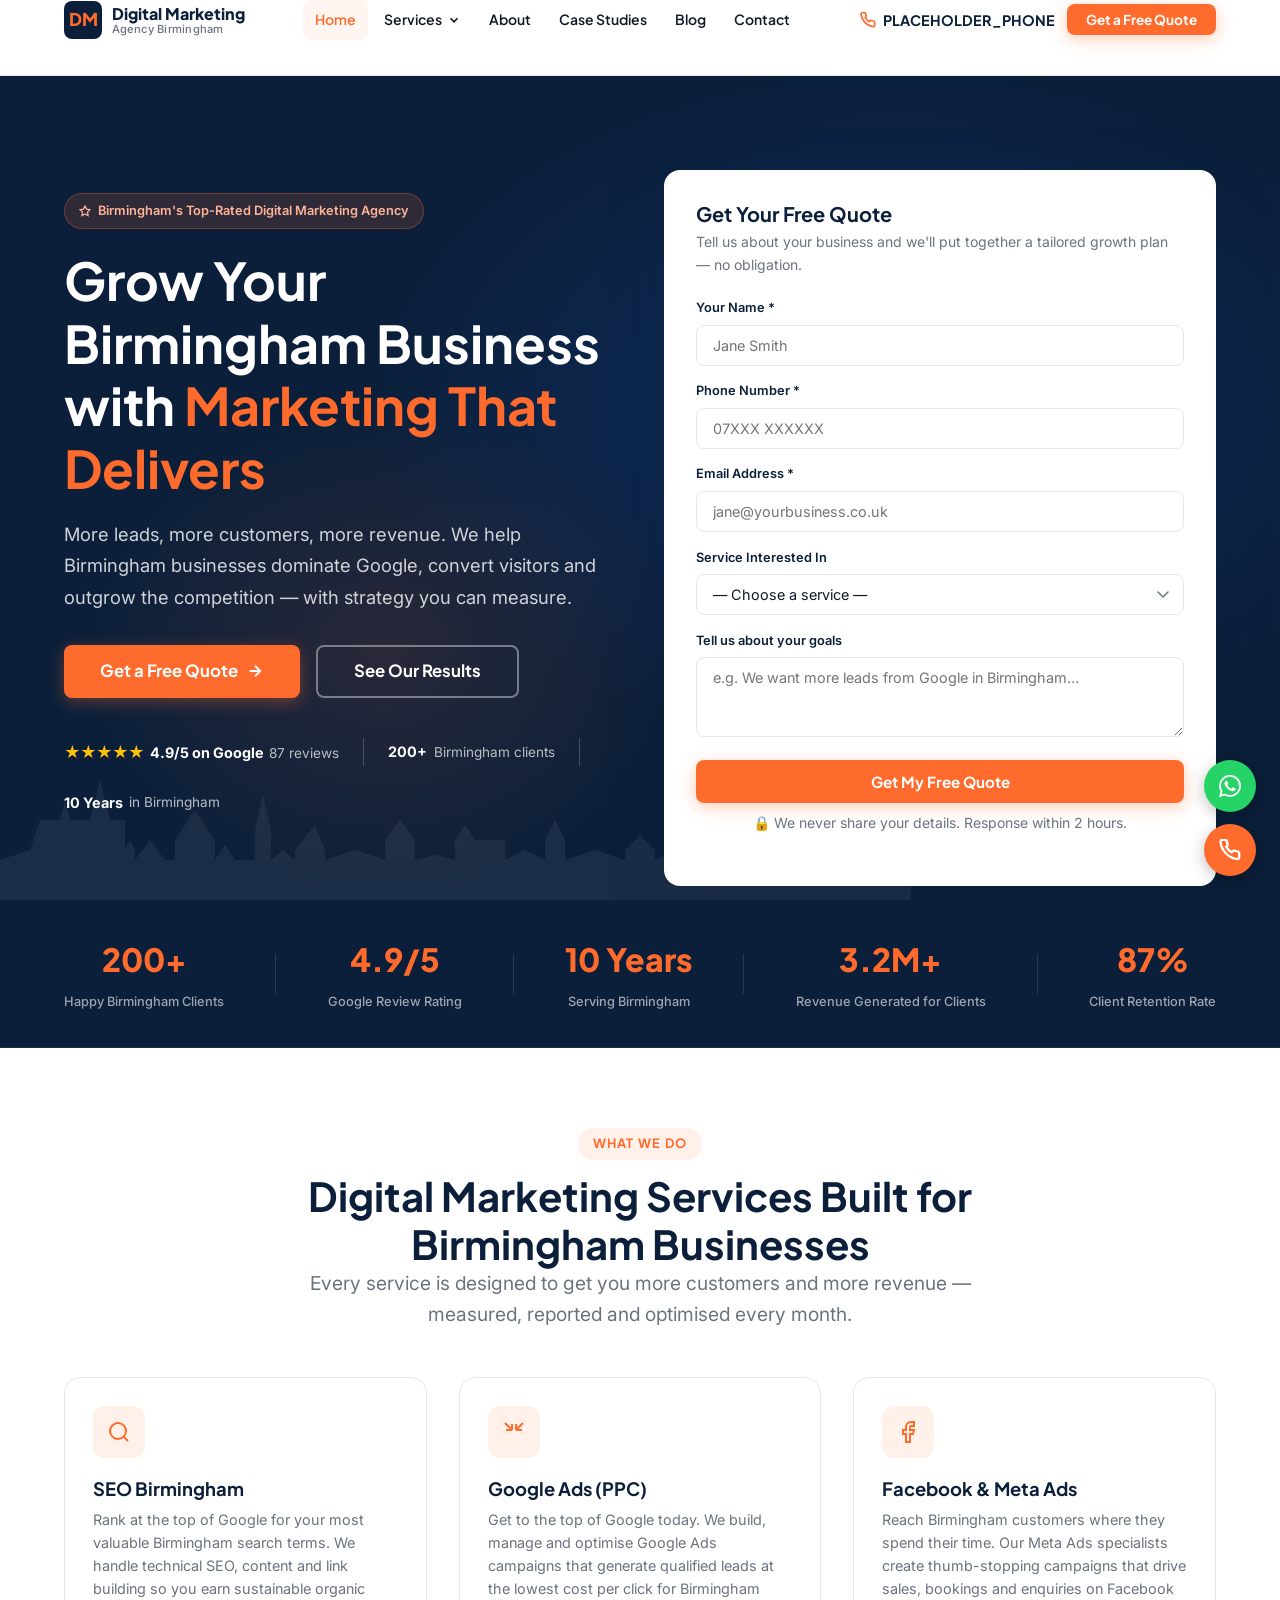
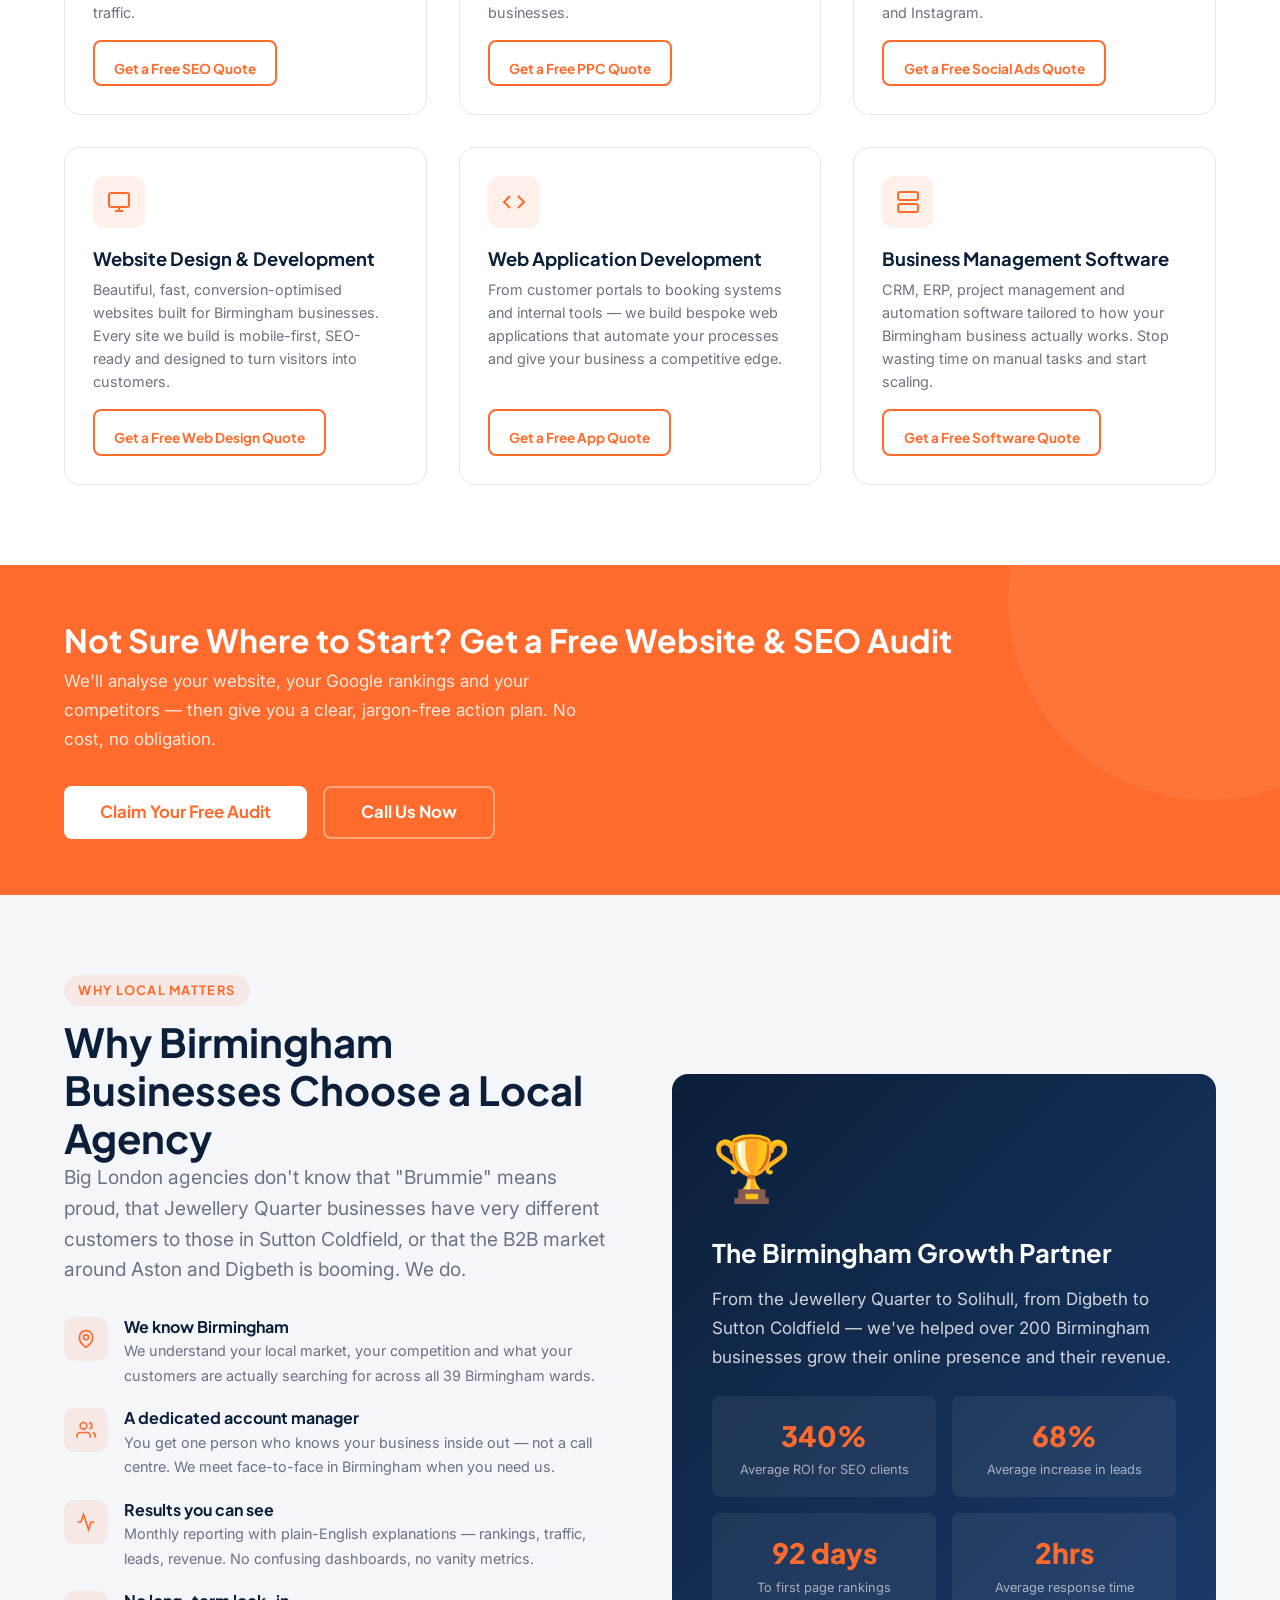
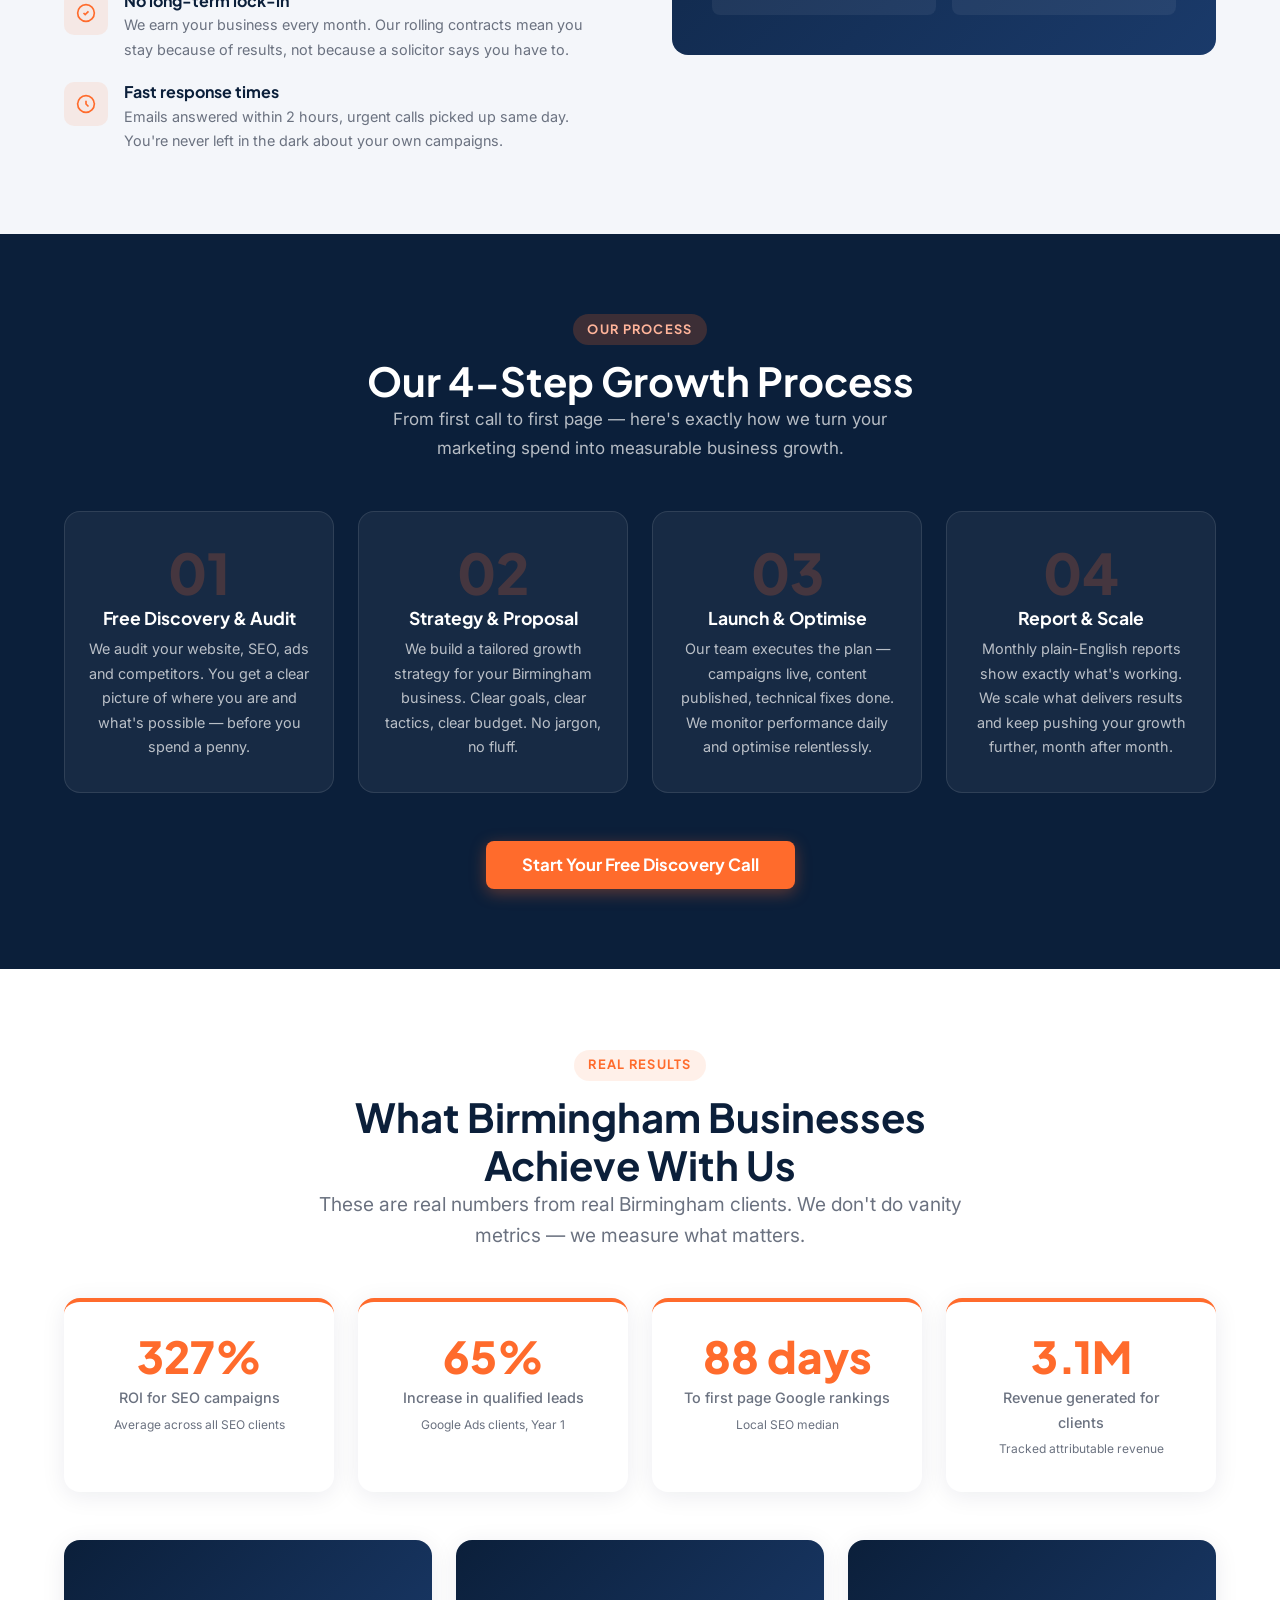
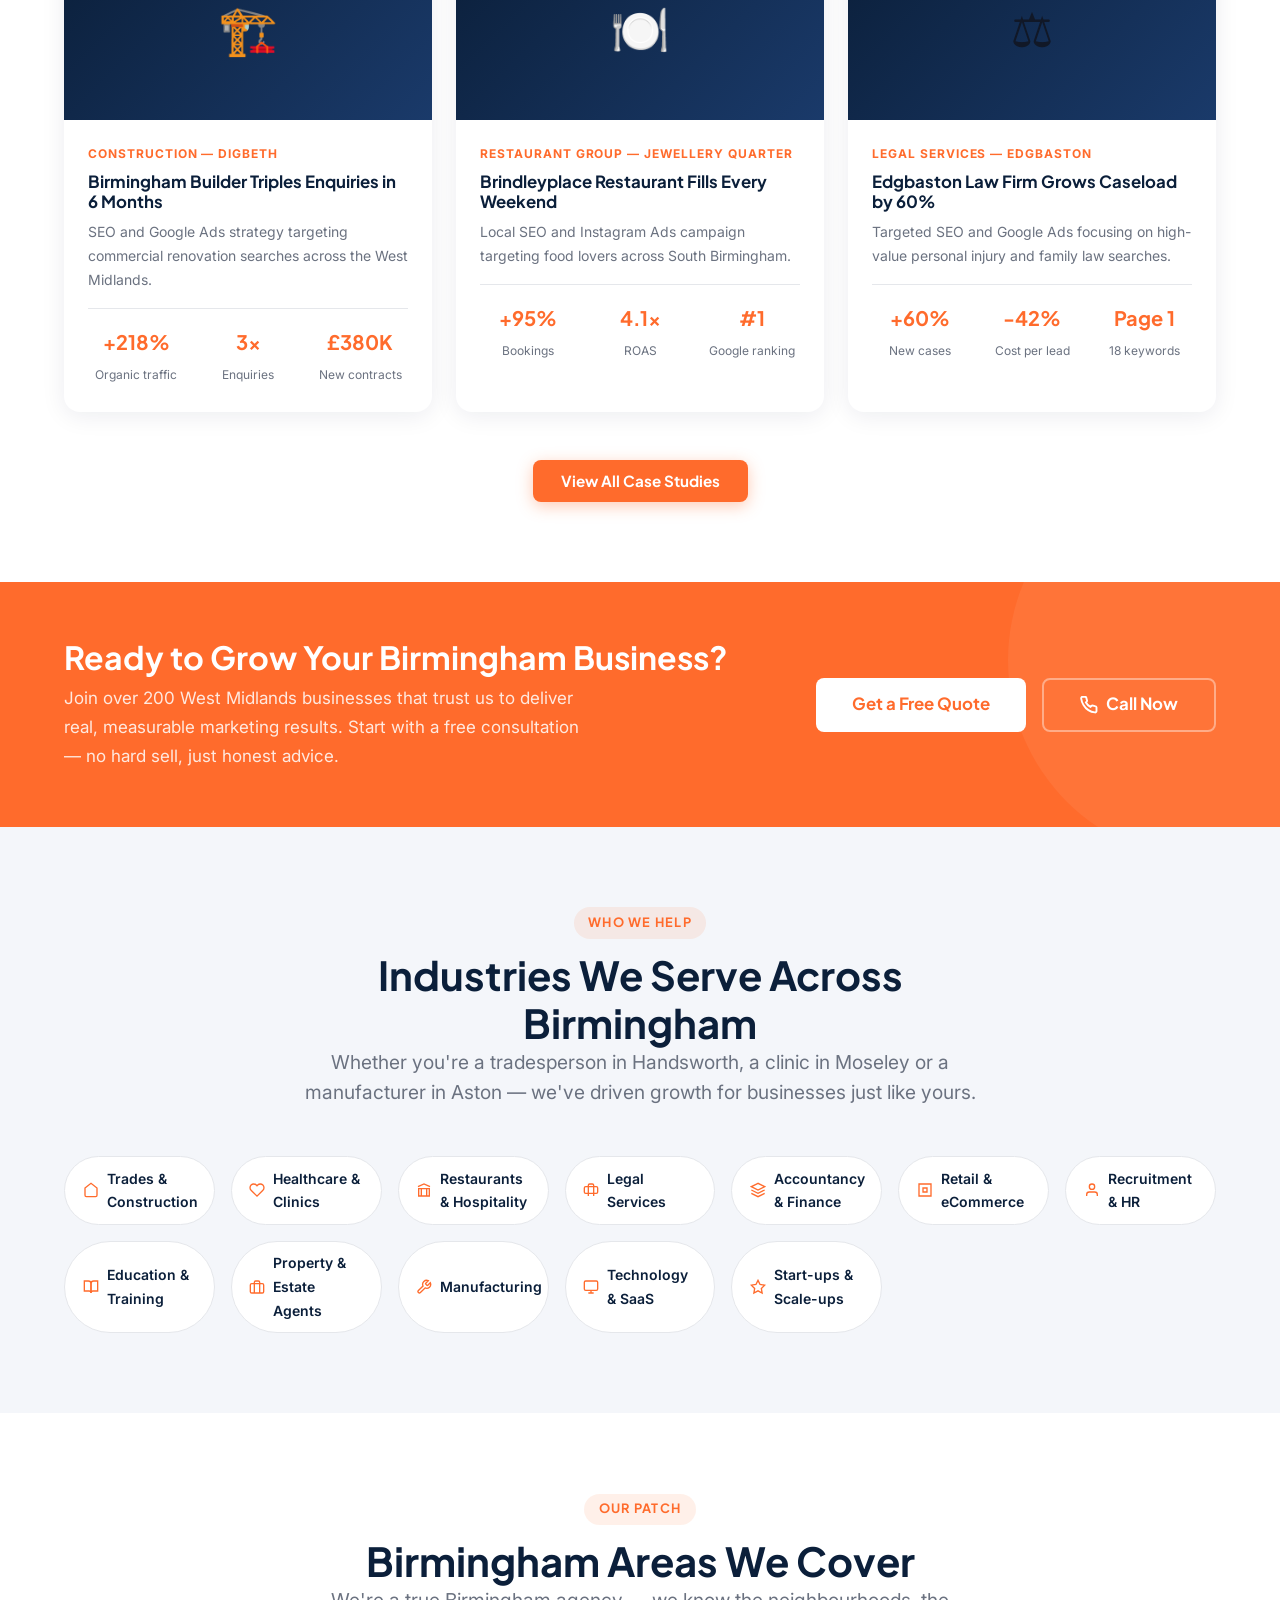
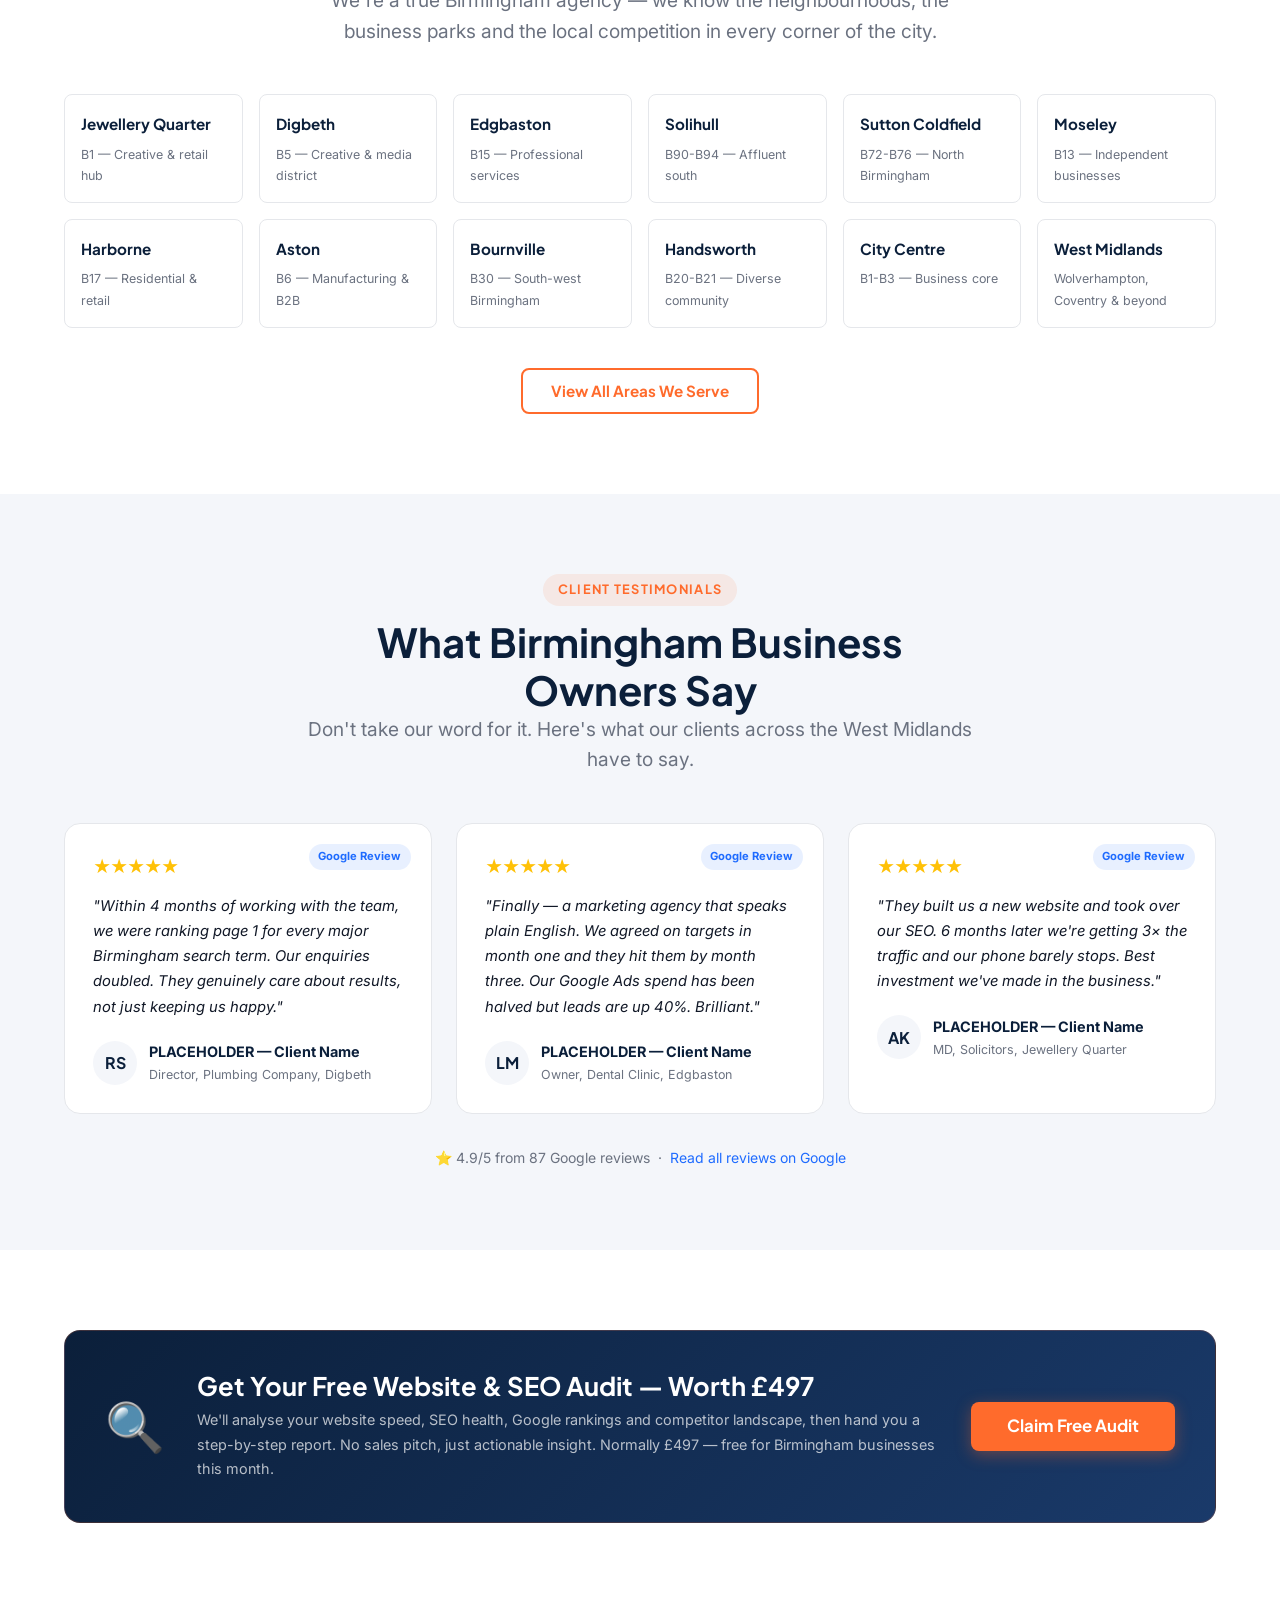
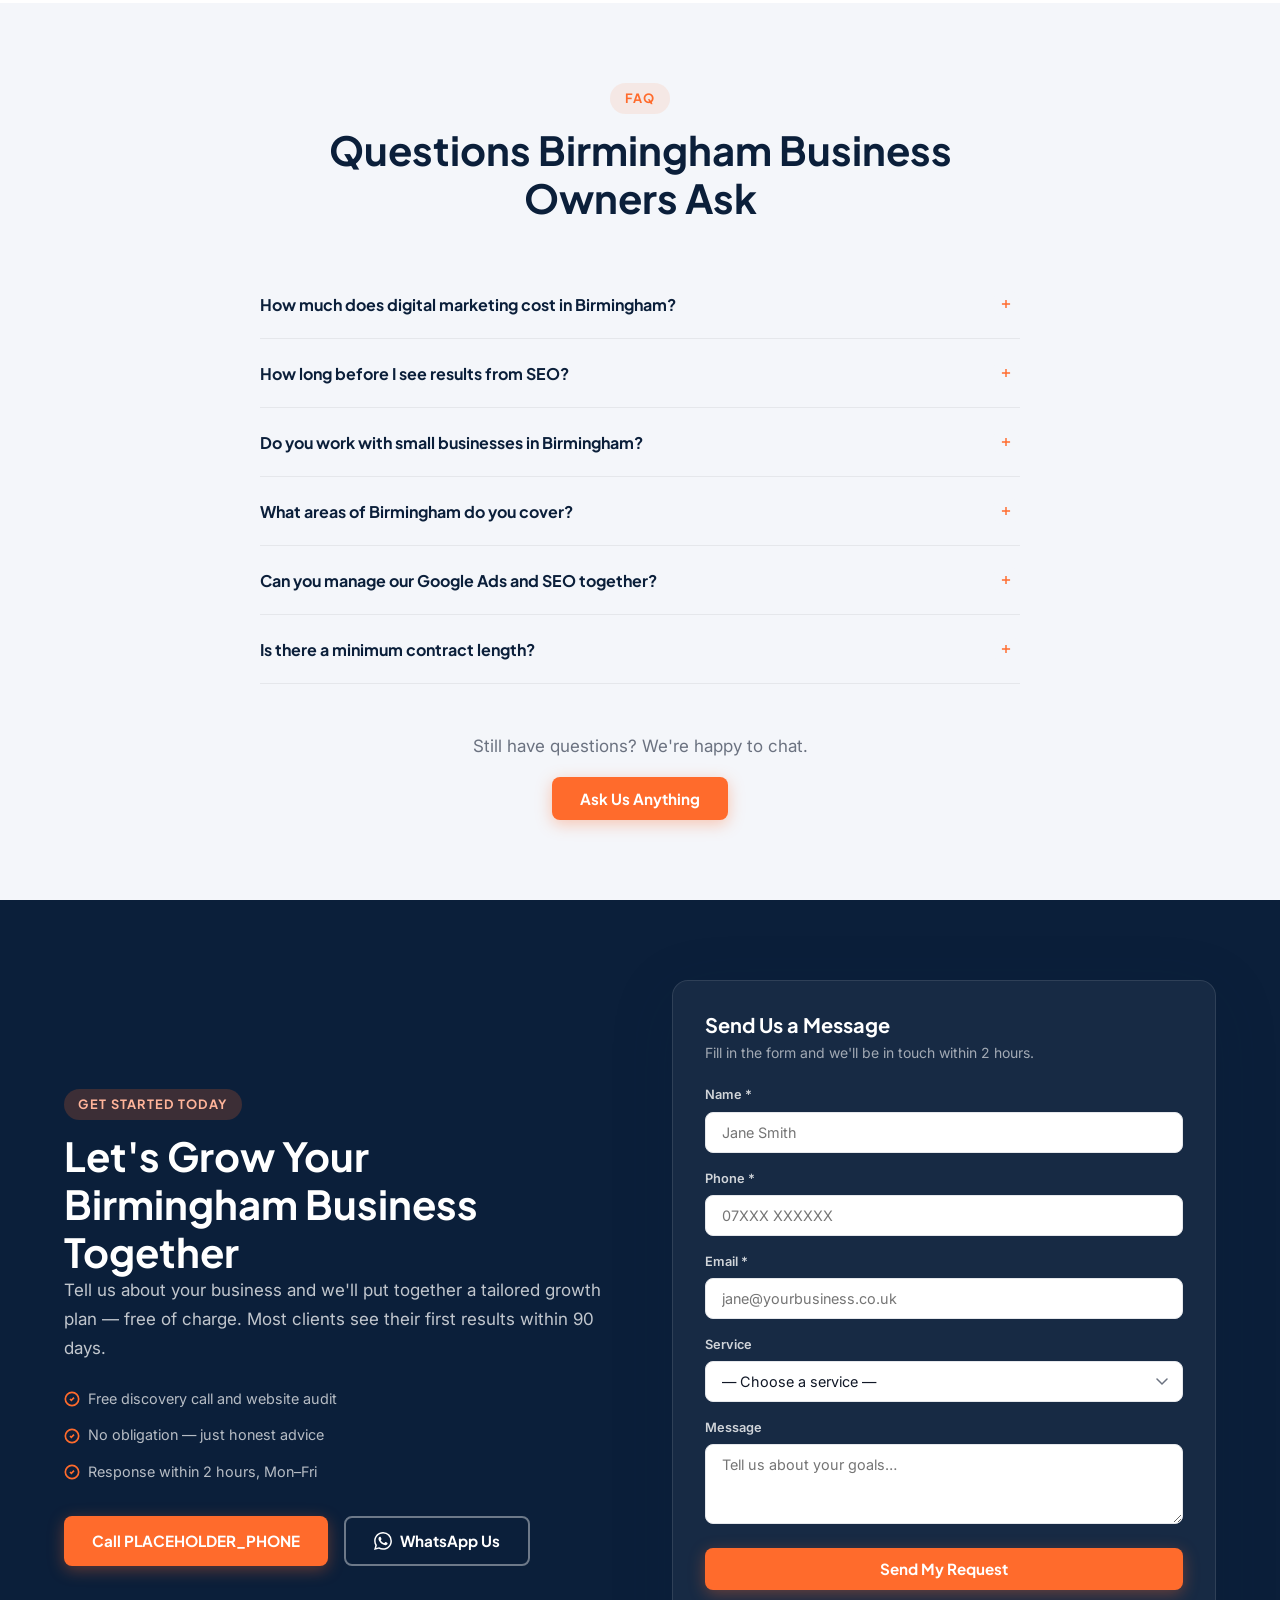
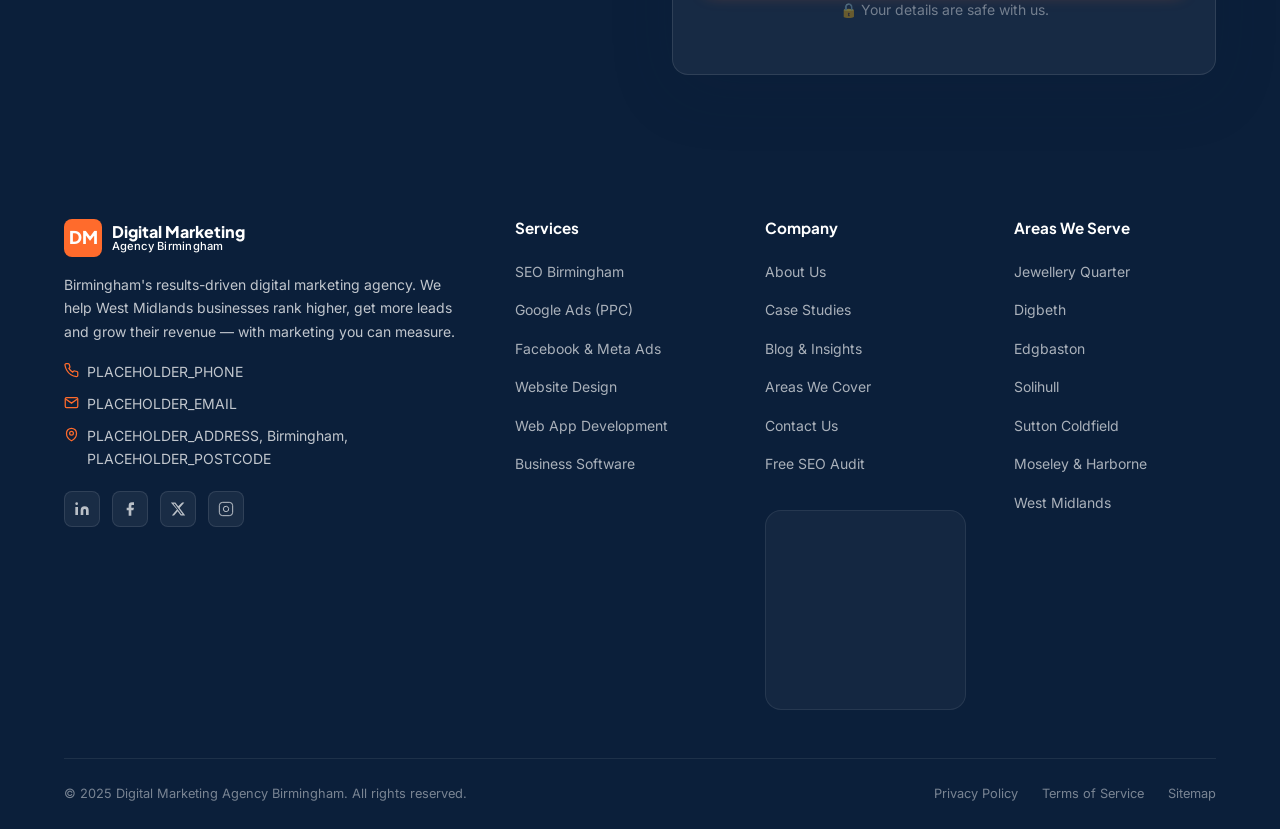
==== index.html @ 6bde0f6a "Add complete production-ready website for Digital Marketing Agency Birmingham - Homepage with all 13" ====
<!DOCTYPE html>
<html lang="en-GB">
<head>
  <meta charset="UTF-8">
  <meta name="viewport" content="width=device-width, initial-scale=1.0">
  <title>Digital Marketing Agency Birmingham | Results-Driven Growth</title>
  <meta name="description" content="Birmingham's top-rated digital marketing agency. SEO, Google Ads, web design & social media for West Midlands businesses. Get a free quote today.">
  <meta name="robots" content="index, follow">
  <link rel="canonical" href="https://www.digitalmarketingagencybirmingham.co.uk/">

  <!-- Open Graph -->
  <meta property="og:type" content="website">
  <meta property="og:url" content="https://www.digitalmarketingagencybirmingham.co.uk/">
  <meta property="og:title" content="Digital Marketing Agency Birmingham | Results-Driven Growth">
  <meta property="og:description" content="Birmingham's top-rated digital marketing agency. SEO, Google Ads, web design & social media for West Midlands businesses.">
  <meta property="og:image" content="https://www.digitalmarketingagencybirmingham.co.uk/assets/images/og-home.jpg">
  <meta name="twitter:card" content="summary_large_image">
  <meta name="twitter:title" content="Digital Marketing Agency Birmingham">
  <meta name="twitter:description" content="Birmingham's top-rated digital marketing agency. SEO, Google Ads, web design & social media for West Midlands businesses.">

  <!-- Google Search Console verification -->
  <meta name="google-site-verification" content="PLACEHOLDER_GSC_TOKEN">

  <!-- Fonts & Styles -->
  <link rel="preconnect" href="https://fonts.googleapis.com">
  <link rel="preconnect" href="https://fonts.gstatic.com" crossorigin>
  <link rel="stylesheet" href="/assets/css/main.css">

  <!-- GA4 -->
  <script async src="https://www.googletagmanager.com/gtag/js?id=G-PLACEHOLDER"></script>
  <script>window.dataLayer=window.dataLayer||[];function gtag(){dataLayer.push(arguments)}gtag('js',new Date());gtag('config','G-PLACEHOLDER');</script>

  <!-- Schema Markup -->
  <script type="application/ld+json">
  {
    "@context": "https://schema.org",
    "@graph": [
      {
        "@type": "ProfessionalService",
        "@id": "https://www.digitalmarketingagencybirmingham.co.uk/#organization",
        "name": "Digital Marketing Agency Birmingham",
        "alternateName": "DMA Birmingham",
        "url": "https://www.digitalmarketingagencybirmingham.co.uk",
        "logo": "https://www.digitalmarketingagencybirmingham.co.uk/assets/images/logo.png",
        "image": "https://www.digitalmarketingagencybirmingham.co.uk/assets/images/og-home.jpg",
        "description": "Award-winning digital marketing agency based in Birmingham helping West Midlands businesses grow online with SEO, PPC, web design and social media.",
        "telephone": "PLACEHOLDER_PHONE",
        "email": "PLACEHOLDER_EMAIL",
        "address": {
          "@type": "PostalAddress",
          "streetAddress": "PLACEHOLDER_ADDRESS",
          "addressLocality": "Birmingham",
          "addressRegion": "West Midlands",
          "postalCode": "PLACEHOLDER_POSTCODE",
          "addressCountry": "GB"
        },
        "geo": { "@type": "GeoCoordinates", "latitude": "52.4862", "longitude": "-1.8904" },
        "areaServed": ["Birmingham", "West Midlands", "Solihull", "Sutton Coldfield", "Edgbaston", "Digbeth", "Jewellery Quarter"],
        "openingHoursSpecification": [
          { "@type": "OpeningHoursSpecification", "dayOfWeek": ["Monday","Tuesday","Wednesday","Thursday","Friday"], "opens": "09:00", "closes": "18:00" }
        ],
        "aggregateRating": { "@type": "AggregateRating", "ratingValue": "4.9", "reviewCount": "87", "bestRating": "5" },
        "sameAs": [
          "https://www.facebook.com/PLACEHOLDER",
          "https://www.linkedin.com/company/PLACEHOLDER",
          "https://twitter.com/PLACEHOLDER"
        ]
      },
      {
        "@type": "WebSite",
        "@id": "https://www.digitalmarketingagencybirmingham.co.uk/#website",
        "url": "https://www.digitalmarketingagencybirmingham.co.uk",
        "name": "Digital Marketing Agency Birmingham",
        "publisher": { "@id": "https://www.digitalmarketingagencybirmingham.co.uk/#organization" },
        "potentialAction": {
          "@type": "SearchAction",
          "target": "https://www.digitalmarketingagencybirmingham.co.uk/blog/?s={search_term_string}",
          "query-input": "required name=search_term_string"
        }
      },
      {
        "@type": "FAQPage",
        "mainEntity": [
          {
            "@type": "Question",
            "name": "How much does digital marketing cost in Birmingham?",
            "acceptedAnswer": { "@type": "Answer", "text": "Our digital marketing packages start from £500/month for local SEO, rising to £2,500+/month for full-service campaigns. Every engagement starts with a free audit so we scope exactly what your business needs." }
          },
          {
            "@type": "Question",
            "name": "How long before I see results from SEO?",
            "acceptedAnswer": { "@type": "Answer", "text": "Most Birmingham clients see measurable ranking improvements within 90 days. Significant organic traffic growth typically follows at the 4–6 month mark. We track and report every step of the way." }
          },
          {
            "@type": "Question",
            "name": "Do you work with small businesses in Birmingham?",
            "acceptedAnswer": { "@type": "Answer", "text": "Absolutely. Most of our clients are SMEs across the West Midlands — from sole traders and restaurants to law firms and manufacturers. We tailor strategy to your budget and goals." }
          },
          {
            "@type": "Question",
            "name": "What areas of Birmingham do you cover?",
            "acceptedAnswer": { "@type": "Answer", "text": "We serve the whole of Birmingham and the wider West Midlands, including Solihull, Sutton Coldfield, Edgbaston, Jewellery Quarter, Digbeth, Moseley, Harborne, Aston, Bournville, and Handsworth." }
          },
          {
            "@type": "Question",
            "name": "Can you manage our Google Ads and SEO together?",
            "acceptedAnswer": { "@type": "Answer", "text": "Yes — and that integrated approach usually delivers the best results. Our team builds a combined strategy where paid search covers short-term demand and SEO builds long-term authority. You get one account manager and one clear report." }
          }
        ]
      }
    ]
  }
  </script>
</head>
<body class="page-body">

<!-- ============================
     HEADER
============================= -->
<header id="header" role="banner">
  <div class="container">
    <div class="header-inner">
      <!-- Logo -->
      <a href="/" class="logo" aria-label="Digital Marketing Agency Birmingham – Home">
        <div class="logo-mark" aria-hidden="true">DM</div>
        <div class="logo-text">
          <strong>Digital Marketing</strong>
          <span>Agency Birmingham</span>
        </div>
      </a>

      <!-- Desktop Nav -->
      <nav class="nav" aria-label="Main navigation">
        <div class="nav-item">
          <a href="/" class="nav-link active">Home</a>
        </div>
        <div class="nav-item">
          <a href="/services/" class="nav-link" aria-haspopup="true" aria-expanded="false">
            Services
            <svg viewBox="0 0 16 16" fill="none" stroke="currentColor" stroke-width="2"><path d="M4 6l4 4 4-4"/></svg>
          </a>
          <div class="dropdown" role="menu">
            <a href="/services/seo-birmingham/" role="menuitem">
              <span class="dropdown-icon" aria-hidden="true">
                <svg width="16" height="16" viewBox="0 0 24 24" fill="none" stroke="currentColor" stroke-width="2"><circle cx="11" cy="11" r="8"/><path d="m21 21-4.35-4.35"/></svg>
              </span>
              <div><strong>SEO</strong><br><small>Rank higher in Birmingham</small></div>
            </a>
            <a href="/services/google-ads-birmingham/" role="menuitem">
              <span class="dropdown-icon" aria-hidden="true">
                <svg width="16" height="16" viewBox="0 0 24 24" fill="none" stroke="currentColor" stroke-width="2"><path d="M3 3l7 7m0 0v-6m0 6H4m17-7-7 7m0 0v-6m0 6h6"/></svg>
              </span>
              <div><strong>Google Ads</strong><br><small>Instant targeted traffic</small></div>
            </a>
            <a href="/services/facebook-meta-ads-birmingham/" role="menuitem">
              <span class="dropdown-icon" aria-hidden="true">
                <svg width="16" height="16" viewBox="0 0 24 24" fill="none" stroke="currentColor" stroke-width="2"><rect x="2" y="3" width="20" height="14" rx="2"/><path d="M8 21h8m-4-4v4"/></svg>
              </span>
              <div><strong>Facebook &amp; Meta Ads</strong><br><small>Social media advertising</small></div>
            </a>
            <a href="/services/website-design-development-birmingham/" role="menuitem">
              <span class="dropdown-icon" aria-hidden="true">
                <svg width="16" height="16" viewBox="0 0 24 24" fill="none" stroke="currentColor" stroke-width="2"><rect x="2" y="3" width="20" height="14" rx="2"/><path d="M8 21h8m-4-4v4"/></svg>
              </span>
              <div><strong>Website Design</strong><br><small>Conversion-focused sites</small></div>
            </a>
            <a href="/services/web-application-development-birmingham/" role="menuitem">
              <span class="dropdown-icon" aria-hidden="true">
                <svg width="16" height="16" viewBox="0 0 24 24" fill="none" stroke="currentColor" stroke-width="2"><polyline points="16 18 22 12 16 6"/><polyline points="8 6 2 12 8 18"/></svg>
              </span>
              <div><strong>Web App Development</strong><br><small>Custom digital tools</small></div>
            </a>
            <a href="/services/business-management-software-birmingham/" role="menuitem">
              <span class="dropdown-icon" aria-hidden="true">
                <svg width="16" height="16" viewBox="0 0 24 24" fill="none" stroke="currentColor" stroke-width="2"><rect x="2" y="2" width="20" height="8" rx="2"/><rect x="2" y="14" width="20" height="8" rx="2"/><path d="M6 6h.01M6 18h.01"/></svg>
              </span>
              <div><strong>Business Software</strong><br><small>CRM, ERP &amp; automation</small></div>
            </a>
          </div>
        </div>
        <div class="nav-item"><a href="/about/" class="nav-link">About</a></div>
        <div class="nav-item"><a href="/case-studies/" class="nav-link">Case Studies</a></div>
        <div class="nav-item"><a href="/blog/" class="nav-link">Blog</a></div>
        <div class="nav-item"><a href="/contact/" class="nav-link">Contact</a></div>
      </nav>

      <!-- Header CTA -->
      <div class="header-cta">
        <a href="tel:PLACEHOLDER_PHONE" class="header-phone" data-track-call aria-label="Call us">
          <svg width="16" height="16" viewBox="0 0 24 24" fill="none" stroke="currentColor" stroke-width="2.5" aria-hidden="true"><path d="M22 16.92v3a2 2 0 0 1-2.18 2 19.79 19.79 0 0 1-8.63-3.07A19.5 19.5 0 0 1 4.69 12 19.79 19.79 0 0 1 1.61 3.45 2 2 0 0 1 3.59 1h3a2 2 0 0 1 2 1.72c.127.96.361 1.903.7 2.81a2 2 0 0 1-.45 2.11L7.91 8.56a16 16 0 0 0 6 6l1.27-1.27a2 2 0 0 1 2.11-.45c.907.339 1.85.573 2.81.7A2 2 0 0 1 22 15.92v1z"/></svg>
          PLACEHOLDER_PHONE
        </a>
        <a href="/contact/" class="btn btn-primary btn-sm">Get a Free Quote</a>
        <button class="menu-toggle" aria-label="Open menu" aria-expanded="false" aria-controls="mobile-nav">
          <span></span><span></span><span></span>
        </button>
      </div>
    </div>
  </div>
</header>

<!-- Mobile Nav -->
<nav id="mobile-nav" class="mobile-nav" aria-label="Mobile navigation">
  <div class="mobile-nav-links">
    <a href="/">Home</a>
    <span class="sub-label">Services</span>
    <a class="sub-link" href="/services/seo-birmingham/">SEO Birmingham</a>
    <a class="sub-link" href="/services/google-ads-birmingham/">Google Ads</a>
    <a class="sub-link" href="/services/facebook-meta-ads-birmingham/">Facebook &amp; Meta Ads</a>
    <a class="sub-link" href="/services/website-design-development-birmingham/">Website Design</a>
    <a class="sub-link" href="/services/web-application-development-birmingham/">Web App Development</a>
    <a class="sub-link" href="/services/business-management-software-birmingham/">Business Software</a>
    <a href="/about/">About</a>
    <a href="/case-studies/">Case Studies</a>
    <a href="/blog/">Blog</a>
    <a href="/areas/">Areas We Cover</a>
    <a href="/contact/">Contact</a>
  </div>
  <a href="tel:PLACEHOLDER_PHONE" class="btn btn-secondary" style="margin-bottom:0.75rem;width:100%;justify-content:center;" data-track-call>
    <svg width="16" height="16" viewBox="0 0 24 24" fill="none" stroke="currentColor" stroke-width="2.5"><path d="M22 16.92v3a2 2 0 0 1-2.18 2 19.79 19.79 0 0 1-8.63-3.07A19.5 19.5 0 0 1 4.69 12 19.79 19.79 0 0 1 1.61 3.45 2 2 0 0 1 3.59 1h3a2 2 0 0 1 2 1.72c.127.96.361 1.903.7 2.81a2 2 0 0 1-.45 2.11L7.91 8.56a16 16 0 0 0 6 6l1.27-1.27a2 2 0 0 1 2.11-.45c.907.339 1.85.573 2.81.7A2 2 0 0 1 22 15.92v1z"/></svg>
    PLACEHOLDER_PHONE
  </a>
  <a href="/contact/" class="btn btn-primary" style="width:100%;justify-content:center;">Get a Free Quote</a>
</nav>

<main id="main-content">

<!-- ============================
     HERO
============================= -->
<section class="hero" aria-label="Hero">
  <!-- Subtle Birmingham skyline SVG background -->
  <svg class="hero-skyline" viewBox="0 0 1440 120" xmlns="http://www.w3.org/2000/svg" aria-hidden="true" preserveAspectRatio="xMidYMax meet">
    <path d="M0 120V80l30-10 10-30h20l5-20 5 20h20l10-40 10 40h15V70l5-10 5 10V80l15-20 15 20h10V60l20-30 20 30V80l10-15 10 15h20V50l8-35 8 35V80l12-10 12 10V70l20-25 10 25V80l30-10 30 10V60l15-20 15 20V80l20-5 20 5V60l10-15 10 15h30V80l20-10 20 10V60l10-20 10 20V80l30-10 30 10V70l15-15 15 15V80l20-8 20 8V60l8-20 8 20V80h200V120z" fill="white"/>
  </svg>

  <div class="container">
    <div class="hero-inner">
      <!-- Hero Content -->
      <div class="hero-content">
        <div class="hero-tag" aria-label="Badges">
          <svg width="12" height="12" viewBox="0 0 24 24" fill="none" stroke="currentColor" stroke-width="2.5" aria-hidden="true"><path d="M12 2l3.09 6.26L22 9.27l-5 4.87 1.18 6.88L12 17.77l-6.18 3.25L7 14.14 2 9.27l6.91-1.01L12 2z"/></svg>
          Birmingham's Top-Rated Digital Marketing Agency
        </div>
        <h1>Grow Your Birmingham Business with <span>Marketing That Delivers</span></h1>
        <p class="hero-subhead">More leads, more customers, more revenue. We help Birmingham businesses dominate Google, convert visitors and outgrow the competition — with strategy you can measure.</p>
        <div class="hero-buttons">
          <a href="/contact/" class="btn btn-primary btn-lg">
            Get a Free Quote
            <svg width="18" height="18" viewBox="0 0 24 24" fill="none" stroke="currentColor" stroke-width="2.5" aria-hidden="true"><path d="M5 12h14m-7-7 7 7-7 7"/></svg>
          </a>
          <a href="/case-studies/" class="btn btn-secondary-white btn-lg">See Our Results</a>
        </div>
        <!-- Trust signals -->
        <div class="hero-trust">
          <div class="hero-trust-item">
            <div class="stars" aria-label="5 star rating">★★★★★</div>
            <div>
              <strong>4.9/5 on Google</strong>
              <span>87 reviews</span>
            </div>
          </div>
          <div class="hero-trust-divider" aria-hidden="true"></div>
          <div class="hero-trust-item">
            <strong>200+</strong>
            <span>Birmingham clients</span>
          </div>
          <div class="hero-trust-divider" aria-hidden="true"></div>
          <div class="hero-trust-item">
            <strong>10 Years</strong>
            <span>in Birmingham</span>
          </div>
        </div>
      </div>

      <!-- Hero Quote Form -->
      <div class="hero-form-card" id="hero-form">
        <h3>Get Your Free Quote</h3>
        <p>Tell us about your business and we'll put together a tailored growth plan — no obligation.</p>
        <form class="quote-form" id="hero-quote-form" novalidate>
          <div class="form-group">
            <label for="hero-name">Your Name *</label>
            <input type="text" id="hero-name" name="name" placeholder="Jane Smith" required autocomplete="name">
          </div>
          <div class="form-group">
            <label for="hero-phone">Phone Number *</label>
            <input type="tel" id="hero-phone" name="phone" placeholder="07XXX XXXXXX" required autocomplete="tel">
          </div>
          <div class="form-group">
            <label for="hero-email">Email Address *</label>
            <input type="email" id="hero-email" name="email" placeholder="jane@yourbusiness.co.uk" required autocomplete="email">
          </div>
          <div class="form-group">
            <label for="hero-service">Service Interested In</label>
            <select id="hero-service" name="service">
              <option value="">— Choose a service —</option>
              <option>SEO</option>
              <option>Google Ads</option>
              <option>Facebook &amp; Meta Ads</option>
              <option>Website Design</option>
              <option>Web App Development</option>
              <option>Business Software</option>
              <option>Full-Service Package</option>
            </select>
          </div>
          <div class="form-group">
            <label for="hero-message">Tell us about your goals</label>
            <textarea id="hero-message" name="message" placeholder="e.g. We want more leads from Google in Birmingham…" rows="3"></textarea>
          </div>
          <button type="submit" class="btn btn-primary" style="width:100%;justify-content:center;">Get My Free Quote</button>
          <p class="form-submit-note">🔒 We never share your details. Response within 2 hours.</p>
        </form>
      </div>
    </div>
  </div>
</section>

<!-- Mobile form (shown below hero on small screens) -->
<div class="hero-mobile-form" style="display:none;">
  <div class="container">
    <div class="hero-form-card">
      <h3>Get Your Free Quote</h3>
      <p>Tell us about your business and we'll put together a tailored growth plan.</p>
      <form class="quote-form" id="mobile-quote-form" novalidate>
        <div class="form-group">
          <label for="m-name">Your Name *</label>
          <input type="text" id="m-name" name="name" placeholder="Jane Smith" required>
        </div>
        <div class="form-group">
          <label for="m-phone">Phone Number *</label>
          <input type="tel" id="m-phone" name="phone" placeholder="07XXX XXXXXX" required>
        </div>
        <div class="form-group">
          <label for="m-email">Email *</label>
          <input type="email" id="m-email" name="email" placeholder="jane@yourbusiness.co.uk" required>
        </div>
        <div class="form-group">
          <label for="m-service">Service</label>
          <select id="m-service" name="service">
            <option value="">— Choose a service —</option>
            <option>SEO</option><option>Google Ads</option><option>Facebook &amp; Meta Ads</option>
            <option>Website Design</option><option>Full-Service Package</option>
          </select>
        </div>
        <button type="submit" class="btn btn-primary" style="width:100%;justify-content:center;">Get My Free Quote</button>
      </form>
    </div>
  </div>
</div>

<!-- ============================
     TRUST BAR
============================= -->
<section class="trust-bar" aria-label="Trust indicators">
  <div class="container">
    <div class="trust-bar-inner">
      <div class="trust-stat">
        <span class="number" data-counter data-target="200" data-suffix="+">200+</span>
        <span class="label">Happy Birmingham Clients</span>
      </div>
      <div class="trust-divider" aria-hidden="true"></div>
      <div class="trust-stat">
        <span class="number" data-counter data-target="4.9" data-suffix="/5" data-decimals="1">4.9/5</span>
        <span class="label">Google Review Rating</span>
      </div>
      <div class="trust-divider" aria-hidden="true"></div>
      <div class="trust-stat">
        <span class="number" data-counter data-target="10" data-suffix=" Years">10 Years</span>
        <span class="label">Serving Birmingham</span>
      </div>
      <div class="trust-divider" aria-hidden="true"></div>
      <div class="trust-stat">
        <span class="number" data-counter data-target="3.2" data-suffix="M+" data-decimals="1">£3.2M+</span>
        <span class="label">Revenue Generated for Clients</span>
      </div>
      <div class="trust-divider" aria-hidden="true"></div>
      <div class="trust-stat">
        <span class="number" data-counter data-target="87" data-suffix="%">87%</span>
        <span class="label">Client Retention Rate</span>
      </div>
    </div>
  </div>
</section>

<!-- ============================
     SERVICES GRID
============================= -->
<section class="section" id="services" aria-labelledby="services-heading">
  <div class="container">
    <div class="section-header text-center">
      <span class="section-tag">What We Do</span>
      <h2 id="services-heading">Digital Marketing Services Built for Birmingham Businesses</h2>
      <p class="lead">Every service is designed to get you more customers and more revenue — measured, reported and optimised every month.</p>
    </div>
    <div class="grid grid--3">
      <div class="card service-card fade-up">
        <div class="card-icon" aria-hidden="true">
          <svg width="24" height="24" viewBox="0 0 24 24" fill="none" stroke="currentColor" stroke-width="2"><circle cx="11" cy="11" r="8"/><path d="m21 21-4.35-4.35"/></svg>
        </div>
        <h3>SEO Birmingham</h3>
        <p>Rank at the top of Google for your most valuable Birmingham search terms. We handle technical SEO, content and link building so you earn sustainable organic traffic.</p>
        <a href="/services/seo-birmingham/" class="btn btn-outline-orange btn-sm" style="align-self:flex-start;margin-top:auto;">Get a Free SEO Quote</a>
      </div>
      <div class="card service-card fade-up">
        <div class="card-icon" aria-hidden="true">
          <svg width="24" height="24" viewBox="0 0 24 24" fill="none" stroke="currentColor" stroke-width="2"><path d="M3 3l7 7m0 0v-6m0 6H4m17-7-7 7m0 0v-6m0 6h6"/></svg>
        </div>
        <h3>Google Ads (PPC)</h3>
        <p>Get to the top of Google today. We build, manage and optimise Google Ads campaigns that generate qualified leads at the lowest cost per click for Birmingham businesses.</p>
        <a href="/services/google-ads-birmingham/" class="btn btn-outline-orange btn-sm" style="align-self:flex-start;margin-top:auto;">Get a Free PPC Quote</a>
      </div>
      <div class="card service-card fade-up">
        <div class="card-icon" aria-hidden="true">
          <svg width="24" height="24" viewBox="0 0 24 24" fill="none" stroke="currentColor" stroke-width="2"><path d="M18 2h-3a5 5 0 0 0-5 5v3H7v4h3v8h4v-8h3l1-4h-4V7a1 1 0 0 1 1-1h3z"/></svg>
        </div>
        <h3>Facebook &amp; Meta Ads</h3>
        <p>Reach Birmingham customers where they spend their time. Our Meta Ads specialists create thumb-stopping campaigns that drive sales, bookings and enquiries on Facebook and Instagram.</p>
        <a href="/services/facebook-meta-ads-birmingham/" class="btn btn-outline-orange btn-sm" style="align-self:flex-start;margin-top:auto;">Get a Free Social Ads Quote</a>
      </div>
      <div class="card service-card fade-up">
        <div class="card-icon" aria-hidden="true">
          <svg width="24" height="24" viewBox="0 0 24 24" fill="none" stroke="currentColor" stroke-width="2"><rect x="2" y="3" width="20" height="14" rx="2"/><path d="M8 21h8m-4-4v4"/></svg>
        </div>
        <h3>Website Design &amp; Development</h3>
        <p>Beautiful, fast, conversion-optimised websites built for Birmingham businesses. Every site we build is mobile-first, SEO-ready and designed to turn visitors into customers.</p>
        <a href="/services/website-design-development-birmingham/" class="btn btn-outline-orange btn-sm" style="align-self:flex-start;margin-top:auto;">Get a Free Web Design Quote</a>
      </div>
      <div class="card service-card fade-up">
        <div class="card-icon" aria-hidden="true">
          <svg width="24" height="24" viewBox="0 0 24 24" fill="none" stroke="currentColor" stroke-width="2"><polyline points="16 18 22 12 16 6"/><polyline points="8 6 2 12 8 18"/></svg>
        </div>
        <h3>Web Application Development</h3>
        <p>From customer portals to booking systems and internal tools — we build bespoke web applications that automate your processes and give your business a competitive edge.</p>
        <a href="/services/web-application-development-birmingham/" class="btn btn-outline-orange btn-sm" style="align-self:flex-start;margin-top:auto;">Get a Free App Quote</a>
      </div>
      <div class="card service-card fade-up">
        <div class="card-icon" aria-hidden="true">
          <svg width="24" height="24" viewBox="0 0 24 24" fill="none" stroke="currentColor" stroke-width="2"><rect x="2" y="2" width="20" height="8" rx="2"/><rect x="2" y="14" width="20" height="8" rx="2"/><path d="M6 6h.01M6 18h.01"/></svg>
        </div>
        <h3>Business Management Software</h3>
        <p>CRM, ERP, project management and automation software tailored to how your Birmingham business actually works. Stop wasting time on manual tasks and start scaling.</p>
        <a href="/services/business-management-software-birmingham/" class="btn btn-outline-orange btn-sm" style="align-self:flex-start;margin-top:auto;">Get a Free Software Quote</a>
      </div>
    </div>
  </div>
</section>

<!-- CTA BAND 1 -->
<section class="cta-band" aria-label="Free audit offer">
  <div class="container">
    <div class="cta-band-inner">
      <div>
        <h2>Not Sure Where to Start? Get a Free Website &amp; SEO Audit</h2>
        <p>We'll analyse your website, your Google rankings and your competitors — then give you a clear, jargon-free action plan. No cost, no obligation.</p>
      </div>
      <div class="cta-band-actions">
        <a href="/contact/?audit=1" class="btn btn-white btn-lg">Claim Your Free Audit</a>
        <a href="tel:PLACEHOLDER_PHONE" class="btn btn-secondary-white btn-lg" data-track-call>Call Us Now</a>
      </div>
    </div>
  </div>
</section>

<!-- ============================
     WHY CHOOSE A BIRMINGHAM AGENCY
============================= -->
<section class="section section--grey" aria-labelledby="why-heading">
  <div class="container">
    <div class="grid grid--2" style="gap:4rem;align-items:center;">
      <div>
        <span class="section-tag">Why Local Matters</span>
        <h2 id="why-heading">Why Birmingham Businesses Choose a Local Agency</h2>
        <p class="lead" style="margin-bottom:2rem;">Big London agencies don't know that "Brummie" means proud, that Jewellery Quarter businesses have very different customers to those in Sutton Coldfield, or that the B2B market around Aston and Digbeth is booming. We do.</p>
        <div class="why-list">
          <div class="why-item fade-up">
            <div class="why-icon" aria-hidden="true">
              <svg width="20" height="20" viewBox="0 0 24 24" fill="none" stroke="currentColor" stroke-width="2"><path d="M12 22s-8-4.5-8-11.8A8 8 0 0 1 12 2a8 8 0 0 1 8 8.2c0 7.3-8 11.8-8 11.8z"/><circle cx="12" cy="10" r="3"/></svg>
            </div>
            <div>
              <h4>We know Birmingham</h4>
              <p>We understand your local market, your competition and what your customers are actually searching for across all 39 Birmingham wards.</p>
            </div>
          </div>
          <div class="why-item fade-up">
            <div class="why-icon" aria-hidden="true">
              <svg width="20" height="20" viewBox="0 0 24 24" fill="none" stroke="currentColor" stroke-width="2"><path d="M17 21v-2a4 4 0 0 0-4-4H5a4 4 0 0 0-4 4v2"/><circle cx="9" cy="7" r="4"/><path d="M23 21v-2a4 4 0 0 0-3-3.87m-4-12a4 4 0 0 1 0 7.75"/></svg>
            </div>
            <div>
              <h4>A dedicated account manager</h4>
              <p>You get one person who knows your business inside out — not a call centre. We meet face-to-face in Birmingham when you need us.</p>
            </div>
          </div>
          <div class="why-item fade-up">
            <div class="why-icon" aria-hidden="true">
              <svg width="20" height="20" viewBox="0 0 24 24" fill="none" stroke="currentColor" stroke-width="2"><polyline points="22 12 18 12 15 21 9 3 6 12 2 12"/></svg>
            </div>
            <div>
              <h4>Results you can see</h4>
              <p>Monthly reporting with plain-English explanations — rankings, traffic, leads, revenue. No confusing dashboards, no vanity metrics.</p>
            </div>
          </div>
          <div class="why-item fade-up">
            <div class="why-icon" aria-hidden="true">
              <svg width="20" height="20" viewBox="0 0 24 24" fill="none" stroke="currentColor" stroke-width="2"><path d="M12 22c5.523 0 10-4.477 10-10S17.523 2 12 2 2 6.477 2 12s4.477 10 10 10z"/><path d="m9 12 2 2 4-4"/></svg>
            </div>
            <div>
              <h4>No long-term lock-in</h4>
              <p>We earn your business every month. Our rolling contracts mean you stay because of results, not because a solicitor says you have to.</p>
            </div>
          </div>
          <div class="why-item fade-up">
            <div class="why-icon" aria-hidden="true">
              <svg width="20" height="20" viewBox="0 0 24 24" fill="none" stroke="currentColor" stroke-width="2"><circle cx="12" cy="12" r="10"/><path d="M12 8v4l3 3"/></svg>
            </div>
            <div>
              <h4>Fast response times</h4>
              <p>Emails answered within 2 hours, urgent calls picked up same day. You're never left in the dark about your own campaigns.</p>
            </div>
          </div>
        </div>
      </div>
      <div class="fade-up" style="position:relative;">
        <div style="background:linear-gradient(135deg,var(--navy) 0%,#1a3a6a 100%);border-radius:var(--radius);padding:2.5rem;color:white;">
          <div style="font-size:4rem;margin-bottom:1rem;">🏆</div>
          <h3 style="color:white;margin-bottom:1rem;">The Birmingham Growth Partner</h3>
          <p style="color:rgba(255,255,255,0.8);margin-bottom:1.5rem;">From the Jewellery Quarter to Solihull, from Digbeth to Sutton Coldfield — we've helped over 200 Birmingham businesses grow their online presence and their revenue.</p>
          <div style="display:grid;grid-template-columns:1fr 1fr;gap:1rem;">
            <div style="background:rgba(255,255,255,0.06);border-radius:8px;padding:1rem;text-align:center;">
              <div style="font-family:var(--font-heading);font-size:1.75rem;font-weight:800;color:var(--orange);">340%</div>
              <div style="font-size:0.8rem;color:rgba(255,255,255,0.6);">Average ROI for SEO clients</div>
            </div>
            <div style="background:rgba(255,255,255,0.06);border-radius:8px;padding:1rem;text-align:center;">
              <div style="font-family:var(--font-heading);font-size:1.75rem;font-weight:800;color:var(--orange);">68%</div>
              <div style="font-size:0.8rem;color:rgba(255,255,255,0.6);">Average increase in leads</div>
            </div>
            <div style="background:rgba(255,255,255,0.06);border-radius:8px;padding:1rem;text-align:center;">
              <div style="font-family:var(--font-heading);font-size:1.75rem;font-weight:800;color:var(--orange);">92 days</div>
              <div style="font-size:0.8rem;color:rgba(255,255,255,0.6);">To first page rankings</div>
            </div>
            <div style="background:rgba(255,255,255,0.06);border-radius:8px;padding:1rem;text-align:center;">
              <div style="font-family:var(--font-heading);font-size:1.75rem;font-weight:800;color:var(--orange);">2hrs</div>
              <div style="font-size:0.8rem;color:rgba(255,255,255,0.6);">Average response time</div>
            </div>
          </div>
        </div>
      </div>
    </div>
  </div>
</section>

<!-- ============================
     PROCESS
============================= -->
<section class="section section--navy" aria-labelledby="process-heading">
  <div class="container">
    <div class="section-header text-center">
      <span class="section-tag" style="background:rgba(255,107,44,0.2);color:#FFB49A;">Our Process</span>
      <h2 id="process-heading">Our 4-Step Growth Process</h2>
      <p style="color:rgba(255,255,255,0.7);max-width:560px;margin:0 auto;">From first call to first page — here's exactly how we turn your marketing spend into measurable business growth.</p>
    </div>
    <div class="process-grid">
      <div class="process-step fade-up">
        <div class="step-number">01</div>
        <h3>Free Discovery &amp; Audit</h3>
        <p>We audit your website, SEO, ads and competitors. You get a clear picture of where you are and what's possible — before you spend a penny.</p>
      </div>
      <div class="process-step fade-up">
        <div class="step-number">02</div>
        <h3>Strategy &amp; Proposal</h3>
        <p>We build a tailored growth strategy for your Birmingham business. Clear goals, clear tactics, clear budget. No jargon, no fluff.</p>
      </div>
      <div class="process-step fade-up">
        <div class="step-number">03</div>
        <h3>Launch &amp; Optimise</h3>
        <p>Our team executes the plan — campaigns live, content published, technical fixes done. We monitor performance daily and optimise relentlessly.</p>
      </div>
      <div class="process-step fade-up">
        <div class="step-number">04</div>
        <h3>Report &amp; Scale</h3>
        <p>Monthly plain-English reports show exactly what's working. We scale what delivers results and keep pushing your growth further, month after month.</p>
      </div>
    </div>
    <div style="text-align:center;margin-top:3rem;">
      <a href="/contact/" class="btn btn-primary btn-lg">Start Your Free Discovery Call</a>
    </div>
  </div>
</section>

<!-- ============================
     RESULTS & CASE STUDIES
============================= -->
<section class="section" aria-labelledby="results-heading">
  <div class="container">
    <div class="section-header text-center">
      <span class="section-tag">Real Results</span>
      <h2 id="results-heading">What Birmingham Businesses Achieve With Us</h2>
      <p class="lead">These are real numbers from real Birmingham clients. We don't do vanity metrics — we measure what matters.</p>
    </div>
    <div class="results-grid">
      <div class="result-card fade-up">
        <span class="result-number" data-counter data-target="340" data-suffix="%">340%</span>
        <div class="result-label">ROI for SEO campaigns</div>
        <div class="result-client">Average across all SEO clients</div>
      </div>
      <div class="result-card fade-up">
        <span class="result-number" data-counter data-target="68" data-suffix="%">68%</span>
        <div class="result-label">Increase in qualified leads</div>
        <div class="result-client">Google Ads clients, Year 1</div>
      </div>
      <div class="result-card fade-up">
        <span class="result-number" data-counter data-target="92" data-suffix=" days">92 days</span>
        <div class="result-label">To first page Google rankings</div>
        <div class="result-client">Local SEO median</div>
      </div>
      <div class="result-card fade-up">
        <span class="result-number" data-counter data-target="3.2" data-suffix="M" data-decimals="1">£3.2M</span>
        <div class="result-label">Revenue generated for clients</div>
        <div class="result-client">Tracked attributable revenue</div>
      </div>
    </div>
    <div class="case-highlights">
      <div class="case-card fade-up">
        <div class="case-img" aria-hidden="true">🏗️</div>
        <div class="case-body">
          <div class="case-tag">Construction — Digbeth</div>
          <h3>Birmingham Builder Triples Enquiries in 6 Months</h3>
          <p>SEO and Google Ads strategy targeting commercial renovation searches across the West Midlands.</p>
          <div class="case-metrics">
            <div class="case-metric"><strong>+218%</strong><span>Organic traffic</span></div>
            <div class="case-metric"><strong>3×</strong><span>Enquiries</span></div>
            <div class="case-metric"><strong>£380K</strong><span>New contracts</span></div>
          </div>
        </div>
      </div>
      <div class="case-card fade-up">
        <div class="case-img" aria-hidden="true">🍽️</div>
        <div class="case-body">
          <div class="case-tag">Restaurant Group — Jewellery Quarter</div>
          <h3>Brindleyplace Restaurant Fills Every Weekend</h3>
          <p>Local SEO and Instagram Ads campaign targeting food lovers across South Birmingham.</p>
          <div class="case-metrics">
            <div class="case-metric"><strong>+95%</strong><span>Bookings</span></div>
            <div class="case-metric"><strong>4.1×</strong><span>ROAS</span></div>
            <div class="case-metric"><strong>#1</strong><span>Google ranking</span></div>
          </div>
        </div>
      </div>
      <div class="case-card fade-up">
        <div class="case-img" aria-hidden="true">⚖️</div>
        <div class="case-body">
          <div class="case-tag">Legal Services — Edgbaston</div>
          <h3>Edgbaston Law Firm Grows Caseload by 60%</h3>
          <p>Targeted SEO and Google Ads focusing on high-value personal injury and family law searches.</p>
          <div class="case-metrics">
            <div class="case-metric"><strong>+60%</strong><span>New cases</span></div>
            <div class="case-metric"><strong>-42%</strong><span>Cost per lead</span></div>
            <div class="case-metric"><strong>Page 1</strong><span>18 keywords</span></div>
          </div>
        </div>
      </div>
    </div>
    <div style="text-align:center;margin-top:3rem;">
      <a href="/case-studies/" class="btn btn-primary">View All Case Studies</a>
    </div>
  </div>
</section>

<!-- CTA BAND 2 -->
<section class="cta-band" aria-label="Call to action">
  <div class="container">
    <div class="cta-band-inner">
      <div>
        <h2>Ready to Grow Your Birmingham Business?</h2>
        <p>Join over 200 West Midlands businesses that trust us to deliver real, measurable marketing results. Start with a free consultation — no hard sell, just honest advice.</p>
      </div>
      <div class="cta-band-actions">
        <a href="/contact/" class="btn btn-white btn-lg">Get a Free Quote</a>
        <a href="tel:PLACEHOLDER_PHONE" class="btn btn-secondary-white btn-lg" data-track-call>
          <svg width="18" height="18" viewBox="0 0 24 24" fill="none" stroke="currentColor" stroke-width="2.5" aria-hidden="true"><path d="M22 16.92v3a2 2 0 0 1-2.18 2 19.79 19.79 0 0 1-8.63-3.07A19.5 19.5 0 0 1 4.69 12 19.79 19.79 0 0 1 1.61 3.45 2 2 0 0 1 3.59 1h3a2 2 0 0 1 2 1.72c.127.96.361 1.903.7 2.81a2 2 0 0 1-.45 2.11L7.91 8.56a16 16 0 0 0 6 6l1.27-1.27a2 2 0 0 1 2.11-.45c.907.339 1.85.573 2.81.7A2 2 0 0 1 22 15.92v1z"/></svg>
          Call Now
        </a>
      </div>
    </div>
  </div>
</section>

<!-- ============================
     INDUSTRIES
============================= -->
<section class="section section--grey" aria-labelledby="industries-heading">
  <div class="container">
    <div class="section-header text-center">
      <span class="section-tag">Who We Help</span>
      <h2 id="industries-heading">Industries We Serve Across Birmingham</h2>
      <p class="lead">Whether you're a tradesperson in Handsworth, a clinic in Moseley or a manufacturer in Aston — we've driven growth for businesses just like yours.</p>
    </div>
    <div class="industries-grid">
      <div class="industry-pill fade-up"><svg viewBox="0 0 24 24" fill="none" stroke="currentColor" stroke-width="2" aria-hidden="true"><path d="M3 9l9-7 9 7v11a2 2 0 0 1-2 2H5a2 2 0 0 1-2-2z"/></svg>Trades &amp; Construction</div>
      <div class="industry-pill fade-up"><svg viewBox="0 0 24 24" fill="none" stroke="currentColor" stroke-width="2" aria-hidden="true"><path d="M20.84 4.61a5.5 5.5 0 0 0-7.78 0L12 5.67l-1.06-1.06a5.5 5.5 0 0 0-7.78 7.78l1.06 1.06L12 21.23l7.78-7.78 1.06-1.06a5.5 5.5 0 0 0 0-7.78z"/></svg>Healthcare &amp; Clinics</div>
      <div class="industry-pill fade-up"><svg viewBox="0 0 24 24" fill="none" stroke="currentColor" stroke-width="2" aria-hidden="true"><path d="M3 21h18M3 10h18M3 7l9-4 9 4M4 10v11m16-11v11M8 10v11m8-11v11"/></svg>Restaurants &amp; Hospitality</div>
      <div class="industry-pill fade-up"><svg viewBox="0 0 24 24" fill="none" stroke="currentColor" stroke-width="2" aria-hidden="true"><path d="M20 7H4a2 2 0 0 0-2 2v6a2 2 0 0 0 2 2h16a2 2 0 0 0 2-2V9a2 2 0 0 0-2-2z"/><path d="M16 21V5a2 2 0 0 0-2-2h-4a2 2 0 0 0-2 2v16"/></svg>Legal Services</div>
      <div class="industry-pill fade-up"><svg viewBox="0 0 24 24" fill="none" stroke="currentColor" stroke-width="2" aria-hidden="true"><path d="M12 2L2 7l10 5 10-5-10-5z"/><path d="M2 17l10 5 10-5M2 12l10 5 10-5"/></svg>Accountancy &amp; Finance</div>
      <div class="industry-pill fade-up"><svg viewBox="0 0 24 24" fill="none" stroke="currentColor" stroke-width="2" aria-hidden="true"><path d="M3 3h18v18H3z"/><path d="M9 9h6v6H9z"/></svg>Retail &amp; eCommerce</div>
      <div class="industry-pill fade-up"><svg viewBox="0 0 24 24" fill="none" stroke="currentColor" stroke-width="2" aria-hidden="true"><path d="M20 21v-2a4 4 0 0 0-4-4H8a4 4 0 0 0-4 4v2"/><circle cx="12" cy="7" r="4"/></svg>Recruitment &amp; HR</div>
      <div class="industry-pill fade-up"><svg viewBox="0 0 24 24" fill="none" stroke="currentColor" stroke-width="2" aria-hidden="true"><path d="M2 3h6a4 4 0 0 1 4 4v14a3 3 0 0 0-3-3H2z"/><path d="M22 3h-6a4 4 0 0 0-4 4v14a3 3 0 0 1 3-3h7z"/></svg>Education &amp; Training</div>
      <div class="industry-pill fade-up"><svg viewBox="0 0 24 24" fill="none" stroke="currentColor" stroke-width="2" aria-hidden="true"><rect x="2" y="7" width="20" height="14" rx="2"/><path d="M16 21V5a2 2 0 0 0-2-2h-4a2 2 0 0 0-2 2v16"/></svg>Property &amp; Estate Agents</div>
      <div class="industry-pill fade-up"><svg viewBox="0 0 24 24" fill="none" stroke="currentColor" stroke-width="2" aria-hidden="true"><path d="M14.7 6.3a1 1 0 0 0 0 1.4l1.6 1.6a1 1 0 0 0 1.4 0l3.77-3.77a6 6 0 0 1-7.94 7.94l-6.91 6.91a2.12 2.12 0 0 1-3-3l6.91-6.91a6 6 0 0 1 7.94-7.94l-3.76 3.76z"/></svg>Manufacturing</div>
      <div class="industry-pill fade-up"><svg viewBox="0 0 24 24" fill="none" stroke="currentColor" stroke-width="2" aria-hidden="true"><rect x="2" y="3" width="20" height="14" rx="2"/><path d="M8 21h8m-4-4v4"/></svg>Technology &amp; SaaS</div>
      <div class="industry-pill fade-up"><svg viewBox="0 0 24 24" fill="none" stroke="currentColor" stroke-width="2" aria-hidden="true"><path d="M12 2l3.09 6.26L22 9.27l-5 4.87 1.18 6.88L12 17.77l-6.18 3.25L7 14.14 2 9.27l6.91-1.01L12 2z"/></svg>Start-ups &amp; Scale-ups</div>
    </div>
  </div>
</section>

<!-- ============================
     AREAS WE COVER
============================= -->
<section class="section" aria-labelledby="areas-heading">
  <div class="container">
    <div class="section-header text-center">
      <span class="section-tag">Our Patch</span>
      <h2 id="areas-heading">Birmingham Areas We Cover</h2>
      <p class="lead">We're a true Birmingham agency — we know the neighbourhoods, the business parks and the local competition in every corner of the city.</p>
    </div>
    <div class="areas-grid">
      <a href="/areas/" class="area-card fade-up"><span class="area-name">Jewellery Quarter</span><span class="area-desc">B1 — Creative &amp; retail hub</span></a>
      <a href="/areas/" class="area-card fade-up"><span class="area-name">Digbeth</span><span class="area-desc">B5 — Creative &amp; media district</span></a>
      <a href="/areas/" class="area-card fade-up"><span class="area-name">Edgbaston</span><span class="area-desc">B15 — Professional services</span></a>
      <a href="/areas/" class="area-card fade-up"><span class="area-name">Solihull</span><span class="area-desc">B90-B94 — Affluent south</span></a>
      <a href="/areas/" class="area-card fade-up"><span class="area-name">Sutton Coldfield</span><span class="area-desc">B72-B76 — North Birmingham</span></a>
      <a href="/areas/" class="area-card fade-up"><span class="area-name">Moseley</span><span class="area-desc">B13 — Independent businesses</span></a>
      <a href="/areas/" class="area-card fade-up"><span class="area-name">Harborne</span><span class="area-desc">B17 — Residential &amp; retail</span></a>
      <a href="/areas/" class="area-card fade-up"><span class="area-name">Aston</span><span class="area-desc">B6 — Manufacturing &amp; B2B</span></a>
      <a href="/areas/" class="area-card fade-up"><span class="area-name">Bournville</span><span class="area-desc">B30 — South-west Birmingham</span></a>
      <a href="/areas/" class="area-card fade-up"><span class="area-name">Handsworth</span><span class="area-desc">B20-B21 — Diverse community</span></a>
      <a href="/areas/" class="area-card fade-up"><span class="area-name">City Centre</span><span class="area-desc">B1-B3 — Business core</span></a>
      <a href="/areas/" class="area-card fade-up"><span class="area-name">West Midlands</span><span class="area-desc">Wolverhampton, Coventry &amp; beyond</span></a>
    </div>
    <div style="text-align:center;margin-top:2.5rem;">
      <a href="/areas/" class="btn btn-outline-orange">View All Areas We Serve</a>
    </div>
  </div>
</section>

<!-- ============================
     TESTIMONIALS
============================= -->
<section class="section section--grey" aria-labelledby="testimonials-heading">
  <div class="container">
    <div class="section-header text-center">
      <span class="section-tag">Client Testimonials</span>
      <h2 id="testimonials-heading">What Birmingham Business Owners Say</h2>
      <p class="lead">Don't take our word for it. Here's what our clients across the West Midlands have to say.</p>
    </div>
    <div class="testimonials-grid">
      <div class="testimonial-card fade-up">
        <div class="testimonial-stars" aria-label="5 stars">★★★★★</div>
        <p class="testimonial-text">"Within 4 months of working with the team, we were ranking page 1 for every major Birmingham search term. Our enquiries doubled. They genuinely care about results, not just keeping us happy."</p>
        <div class="testimonial-author">
          <div class="testimonial-avatar" aria-hidden="true">RS</div>
          <div>
            <div class="testimonial-name">PLACEHOLDER — Client Name</div>
            <div class="testimonial-biz">Director, Plumbing Company, Digbeth</div>
          </div>
        </div>
        <span class="testimonial-badge">Google Review</span>
      </div>
      <div class="testimonial-card fade-up">
        <div class="testimonial-stars" aria-label="5 stars">★★★★★</div>
        <p class="testimonial-text">"Finally — a marketing agency that speaks plain English. We agreed on targets in month one and they hit them by month three. Our Google Ads spend has been halved but leads are up 40%. Brilliant."</p>
        <div class="testimonial-author">
          <div class="testimonial-avatar" aria-hidden="true">LM</div>
          <div>
            <div class="testimonial-name">PLACEHOLDER — Client Name</div>
            <div class="testimonial-biz">Owner, Dental Clinic, Edgbaston</div>
          </div>
        </div>
        <span class="testimonial-badge">Google Review</span>
      </div>
      <div class="testimonial-card fade-up">
        <div class="testimonial-stars" aria-label="5 stars">★★★★★</div>
        <p class="testimonial-text">"They built us a new website and took over our SEO. 6 months later we're getting 3× the traffic and our phone barely stops. Best investment we've made in the business."</p>
        <div class="testimonial-author">
          <div class="testimonial-avatar" aria-hidden="true">AK</div>
          <div>
            <div class="testimonial-name">PLACEHOLDER — Client Name</div>
            <div class="testimonial-biz">MD, Solicitors, Jewellery Quarter</div>
          </div>
        </div>
        <span class="testimonial-badge">Google Review</span>
      </div>
    </div>
    <div style="text-align:center;margin-top:2rem;">
      <p style="color:var(--muted);font-size:0.875rem;">
        ⭐ 4.9/5 from 87 Google reviews &nbsp;·&nbsp;
        <a href="https://www.google.com/maps/place/PLACEHOLDER" target="_blank" rel="noopener">Read all reviews on Google</a>
      </p>
    </div>
  </div>
</section>

<!-- ============================
     FREE AUDIT OFFER
============================= -->
<section class="section" aria-label="Free audit">
  <div class="container">
    <div class="audit-banner fade-up">
      <div class="audit-icon" aria-hidden="true">🔍</div>
      <div class="audit-content">
        <h3>Get Your Free Website &amp; SEO Audit — Worth £497</h3>
        <p>We'll analyse your website speed, SEO health, Google rankings and competitor landscape, then hand you a step-by-step report. No sales pitch, just actionable insight. Normally £497 — free for Birmingham businesses this month.</p>
      </div>
      <div class="audit-cta">
        <a href="/contact/?audit=1" class="btn btn-primary btn-lg">Claim Free Audit</a>
      </div>
    </div>
  </div>
</section>

<!-- ============================
     FAQ
============================= -->
<section class="section section--grey" aria-labelledby="faq-heading">
  <div class="container">
    <div class="section-header text-center">
      <span class="section-tag">FAQ</span>
      <h2 id="faq-heading">Questions Birmingham Business Owners Ask</h2>
    </div>
    <div class="faq-list">
      <div class="faq-item">
        <button class="faq-question" aria-expanded="false">
          How much does digital marketing cost in Birmingham?
          <span class="faq-icon" aria-hidden="true">
            <svg width="14" height="14" viewBox="0 0 24 24" fill="none" stroke="currentColor" stroke-width="2.5"><path d="M12 5v14m-7-7h14"/></svg>
          </span>
        </button>
        <div class="faq-answer">Our digital marketing packages start from £500/month for local SEO, rising to £2,500+/month for full-service campaigns. Every engagement starts with a free audit so we scope exactly what your business needs — no guessing, no overcharging.</div>
      </div>
      <div class="faq-item">
        <button class="faq-question" aria-expanded="false">
          How long before I see results from SEO?
          <span class="faq-icon" aria-hidden="true">
            <svg width="14" height="14" viewBox="0 0 24 24" fill="none" stroke="currentColor" stroke-width="2.5"><path d="M12 5v14m-7-7h14"/></svg>
          </span>
        </button>
        <div class="faq-answer">Most Birmingham clients see measurable ranking improvements within 90 days. Significant organic traffic growth typically follows at the 4–6 month mark. We track and report every step of the way so you always know what's happening.</div>
      </div>
      <div class="faq-item">
        <button class="faq-question" aria-expanded="false">
          Do you work with small businesses in Birmingham?
          <span class="faq-icon" aria-hidden="true">
            <svg width="14" height="14" viewBox="0 0 24 24" fill="none" stroke="currentColor" stroke-width="2.5"><path d="M12 5v14m-7-7h14"/></svg>
          </span>
        </button>
        <div class="faq-answer">Absolutely. Most of our clients are SMEs across the West Midlands — from sole traders and family restaurants to law firms and manufacturers. We tailor every strategy to your specific budget, goals and sector. No minimum spend.</div>
      </div>
      <div class="faq-item">
        <button class="faq-question" aria-expanded="false">
          What areas of Birmingham do you cover?
          <span class="faq-icon" aria-hidden="true">
            <svg width="14" height="14" viewBox="0 0 24 24" fill="none" stroke="currentColor" stroke-width="2.5"><path d="M12 5v14m-7-7h14"/></svg>
          </span>
        </button>
        <div class="faq-answer">We serve the whole of Birmingham and the wider West Midlands, including Solihull, Sutton Coldfield, Edgbaston, Jewellery Quarter, Digbeth, Moseley, Harborne, Aston, Bournville, and Handsworth. We also work with businesses in Coventry, Wolverhampton and beyond.</div>
      </div>
      <div class="faq-item">
        <button class="faq-question" aria-expanded="false">
          Can you manage our Google Ads and SEO together?
          <span class="faq-icon" aria-hidden="true">
            <svg width="14" height="14" viewBox="0 0 24 24" fill="none" stroke="currentColor" stroke-width="2.5"><path d="M12 5v14m-7-7h14"/></svg>
          </span>
        </button>
        <div class="faq-answer">Yes — and that integrated approach usually delivers the best results. Our team builds a combined strategy where paid search covers short-term demand while SEO builds long-term organic authority. You get one account manager and one clear monthly report covering everything.</div>
      </div>
      <div class="faq-item">
        <button class="faq-question" aria-expanded="false">
          Is there a minimum contract length?
          <span class="faq-icon" aria-hidden="true">
            <svg width="14" height="14" viewBox="0 0 24 24" fill="none" stroke="currentColor" stroke-width="2.5"><path d="M12 5v14m-7-7h14"/></svg>
          </span>
        </button>
        <div class="faq-answer">We recommend a minimum 3-month initial term for SEO and content (algorithms take time), but we operate rolling monthly contracts after that. For Google Ads and web projects, monthly rolling contracts are the default. We believe you should stay because the results keep coming, not because the contract says you must.</div>
      </div>
    </div>
    <div style="text-align:center;margin-top:3rem;">
      <p style="color:var(--muted);margin-bottom:1rem;">Still have questions? We're happy to chat.</p>
      <a href="/contact/" class="btn btn-primary">Ask Us Anything</a>
    </div>
  </div>
</section>

<!-- ============================
     FINAL CTA + FOOTER FORM
============================= -->
<section class="section section--navy" aria-labelledby="final-cta-heading">
  <div class="container">
    <div style="display:grid;grid-template-columns:1fr 1fr;gap:4rem;align-items:center;" class="footer-cta-grid">
      <div>
        <span class="section-tag" style="background:rgba(255,107,44,0.2);color:#FFB49A;">Get Started Today</span>
        <h2 id="final-cta-heading" style="color:var(--white);">Let's Grow Your Birmingham Business Together</h2>
        <p style="color:rgba(255,255,255,0.75);margin-bottom:1.5rem;">Tell us about your business and we'll put together a tailored growth plan — free of charge. Most clients see their first results within 90 days.</p>
        <div style="display:flex;flex-direction:column;gap:0.75rem;">
          <div style="display:flex;align-items:center;gap:0.5rem;color:rgba(255,255,255,0.7);font-size:0.9rem;">
            <svg width="16" height="16" viewBox="0 0 24 24" fill="none" stroke="var(--orange)" stroke-width="2.5" aria-hidden="true"><path d="m9 12 2 2 4-4"/><circle cx="12" cy="12" r="10"/></svg>
            Free discovery call and website audit
          </div>
          <div style="display:flex;align-items:center;gap:0.5rem;color:rgba(255,255,255,0.7);font-size:0.9rem;">
            <svg width="16" height="16" viewBox="0 0 24 24" fill="none" stroke="var(--orange)" stroke-width="2.5" aria-hidden="true"><path d="m9 12 2 2 4-4"/><circle cx="12" cy="12" r="10"/></svg>
            No obligation — just honest advice
          </div>
          <div style="display:flex;align-items:center;gap:0.5rem;color:rgba(255,255,255,0.7);font-size:0.9rem;">
            <svg width="16" height="16" viewBox="0 0 24 24" fill="none" stroke="var(--orange)" stroke-width="2.5" aria-hidden="true"><path d="m9 12 2 2 4-4"/><circle cx="12" cy="12" r="10"/></svg>
            Response within 2 hours, Mon–Fri
          </div>
        </div>
        <div style="margin-top:2rem;display:flex;gap:1rem;flex-wrap:wrap;">
          <a href="tel:PLACEHOLDER_PHONE" class="btn btn-primary" data-track-call>Call PLACEHOLDER_PHONE</a>
          <a href="https://wa.me/44PLACEHOLDER_WA" class="btn btn-secondary-white" target="_blank" rel="noopener" data-track-whatsapp>
            <svg width="18" height="18" viewBox="0 0 24 24" fill="currentColor" aria-hidden="true"><path d="M17.472 14.382c-.297-.149-1.758-.867-2.03-.967-.273-.099-.471-.148-.67.15-.197.297-.767.966-.94 1.164-.173.199-.347.223-.644.075-.297-.15-1.255-.463-2.39-1.475-.883-.788-1.48-1.761-1.653-2.059-.173-.297-.018-.458.13-.606.134-.133.298-.347.446-.52.149-.174.198-.298.298-.497.099-.198.05-.371-.025-.52-.075-.149-.669-1.612-.916-2.207-.242-.579-.487-.5-.669-.51-.173-.008-.371-.01-.57-.01-.198 0-.52.074-.792.372-.272.297-1.04 1.016-1.04 2.479 0 1.462 1.065 2.875 1.213 3.074.149.198 2.096 3.2 5.077 4.487.709.306 1.262.489 1.694.625.712.227 1.36.195 1.871.118.571-.085 1.758-.719 2.006-1.413.248-.694.248-1.289.173-1.413-.074-.124-.272-.198-.57-.347m-5.421 7.403h-.004a9.87 9.87 0 0 1-5.031-1.378l-.361-.214-3.741.982.998-3.648-.235-.374a9.86 9.86 0 0 1-1.51-5.26c.001-5.45 4.436-9.884 9.888-9.884 2.64 0 5.122 1.03 6.988 2.898a9.825 9.825 0 0 1 2.893 6.994c-.003 5.45-4.437 9.884-9.885 9.884m8.413-18.297A11.815 11.815 0 0 0 12.05 0C5.495 0 .16 5.335.157 11.892c0 2.096.547 4.142 1.588 5.945L.057 24l6.305-1.654a11.882 11.882 0 0 0 5.683 1.448h.005c6.554 0 11.89-5.335 11.893-11.893a11.821 11.821 0 0 0-3.48-8.413Z"/></svg>
            WhatsApp Us
          </a>
        </div>
      </div>
      <div>
        <div class="hero-form-card" style="background:rgba(255,255,255,0.05);border:1px solid rgba(255,255,255,0.1);">
          <h3 style="color:var(--white);">Send Us a Message</h3>
          <p style="color:rgba(255,255,255,0.6);">Fill in the form and we'll be in touch within 2 hours.</p>
          <form class="quote-form" id="footer-cta-form" novalidate>
            <div class="form-group">
              <label for="fc-name" style="color:rgba(255,255,255,0.8);">Name *</label>
              <input type="text" id="fc-name" name="name" placeholder="Jane Smith" required>
            </div>
            <div class="form-group">
              <label for="fc-phone" style="color:rgba(255,255,255,0.8);">Phone *</label>
              <input type="tel" id="fc-phone" name="phone" placeholder="07XXX XXXXXX" required>
            </div>
            <div class="form-group">
              <label for="fc-email" style="color:rgba(255,255,255,0.8);">Email *</label>
              <input type="email" id="fc-email" name="email" placeholder="jane@yourbusiness.co.uk" required>
            </div>
            <div class="form-group">
              <label for="fc-service" style="color:rgba(255,255,255,0.8);">Service</label>
              <select id="fc-service" name="service">
                <option value="">— Choose a service —</option>
                <option>SEO</option><option>Google Ads</option><option>Facebook &amp; Meta Ads</option>
                <option>Website Design</option><option>Full-Service Package</option>
              </select>
            </div>
            <div class="form-group">
              <label for="fc-msg" style="color:rgba(255,255,255,0.8);">Message</label>
              <textarea id="fc-msg" name="message" placeholder="Tell us about your goals…" rows="3"></textarea>
            </div>
            <button type="submit" class="btn btn-primary" style="width:100%;justify-content:center;">Send My Request</button>
            <p class="form-submit-note" style="color:rgba(255,255,255,0.4);">🔒 Your details are safe with us.</p>
          </form>
        </div>
      </div>
    </div>
  </div>
</section>

</main>

<!-- ============================
     FOOTER
============================= -->
<footer role="contentinfo">
  <div class="container">
    <div class="footer-grid">
      <!-- Brand col -->
      <div class="footer-brand">
        <a href="/" class="logo" aria-label="Digital Marketing Agency Birmingham">
          <div class="logo-mark" style="background:var(--orange);" aria-hidden="true">DM</div>
          <div class="logo-text">
            <strong>Digital Marketing</strong>
            <span>Agency Birmingham</span>
          </div>
        </a>
        <p class="footer-desc">Birmingham's results-driven digital marketing agency. We help West Midlands businesses rank higher, get more leads and grow their revenue — with marketing you can measure.</p>
        <div class="footer-contact">
          <div class="footer-contact-item">
            <svg width="15" height="15" viewBox="0 0 24 24" fill="none" stroke="currentColor" stroke-width="2" aria-hidden="true"><path d="M22 16.92v3a2 2 0 0 1-2.18 2 19.79 19.79 0 0 1-8.63-3.07A19.5 19.5 0 0 1 4.69 12 19.79 19.79 0 0 1 1.61 3.45 2 2 0 0 1 3.59 1h3a2 2 0 0 1 2 1.72c.127.96.361 1.903.7 2.81a2 2 0 0 1-.45 2.11L7.91 8.56a16 16 0 0 0 6 6l1.27-1.27a2 2 0 0 1 2.11-.45c.907.339 1.85.573 2.81.7A2 2 0 0 1 22 15.92v1z"/></svg>
            <a href="tel:PLACEHOLDER_PHONE" data-track-call>PLACEHOLDER_PHONE</a>
          </div>
          <div class="footer-contact-item">
            <svg width="15" height="15" viewBox="0 0 24 24" fill="none" stroke="currentColor" stroke-width="2" aria-hidden="true"><path d="M4 4h16c1.1 0 2 .9 2 2v12c0 1.1-.9 2-2 2H4c-1.1 0-2-.9-2-2V6c0-1.1.9-2 2-2z"/><polyline points="22,6 12,13 2,6"/></svg>
            <a href="mailto:PLACEHOLDER_EMAIL">PLACEHOLDER_EMAIL</a>
          </div>
          <div class="footer-contact-item">
            <svg width="15" height="15" viewBox="0 0 24 24" fill="none" stroke="currentColor" stroke-width="2" aria-hidden="true"><path d="M12 22s-8-4.5-8-11.8A8 8 0 0 1 12 2a8 8 0 0 1 8 8.2c0 7.3-8 11.8-8 11.8z"/><circle cx="12" cy="10" r="3"/></svg>
            <span>PLACEHOLDER_ADDRESS, Birmingham, PLACEHOLDER_POSTCODE</span>
          </div>
        </div>
        <div class="footer-social" aria-label="Social media links">
          <a href="https://www.linkedin.com/company/PLACEHOLDER" class="social-btn" target="_blank" rel="noopener" aria-label="LinkedIn">
            <svg width="16" height="16" viewBox="0 0 24 24" fill="currentColor" aria-hidden="true"><path d="M16 8a6 6 0 0 1 6 6v7h-4v-7a2 2 0 0 0-2-2 2 2 0 0 0-2 2v7h-4v-7a6 6 0 0 1 6-6z"/><rect x="2" y="9" width="4" height="12"/><circle cx="4" cy="4" r="2"/></svg>
          </a>
          <a href="https://www.facebook.com/PLACEHOLDER" class="social-btn" target="_blank" rel="noopener" aria-label="Facebook">
            <svg width="16" height="16" viewBox="0 0 24 24" fill="currentColor" aria-hidden="true"><path d="M18 2h-3a5 5 0 0 0-5 5v3H7v4h3v8h4v-8h3l1-4h-4V7a1 1 0 0 1 1-1h3z"/></svg>
          </a>
          <a href="https://twitter.com/PLACEHOLDER" class="social-btn" target="_blank" rel="noopener" aria-label="Twitter / X">
            <svg width="16" height="16" viewBox="0 0 24 24" fill="currentColor" aria-hidden="true"><path d="M18.244 2.25h3.308l-7.227 8.26 8.502 11.24H16.17l-4.714-6.231-5.401 6.231H2.748l7.73-8.835L1.254 2.25H8.08l4.257 5.63L18.244 2.25zm-1.161 17.52h1.833L7.084 4.126H5.117z"/></svg>
          </a>
          <a href="https://www.instagram.com/PLACEHOLDER" class="social-btn" target="_blank" rel="noopener" aria-label="Instagram">
            <svg width="16" height="16" viewBox="0 0 24 24" fill="none" stroke="currentColor" stroke-width="1.5" aria-hidden="true"><rect x="2" y="2" width="20" height="20" rx="5"/><path d="M16 11.37A4 4 0 1 1 12.63 8 4 4 0 0 1 16 11.37z"/><line x1="17.5" y1="6.5" x2="17.51" y2="6.5"/></svg>
          </a>
        </div>
      </div>

      <!-- Services col -->
      <div class="footer-col">
        <h4>Services</h4>
        <ul class="footer-links">
          <li><a href="/services/seo-birmingham/">SEO Birmingham</a></li>
          <li><a href="/services/google-ads-birmingham/">Google Ads (PPC)</a></li>
          <li><a href="/services/facebook-meta-ads-birmingham/">Facebook &amp; Meta Ads</a></li>
          <li><a href="/services/website-design-development-birmingham/">Website Design</a></li>
          <li><a href="/services/web-application-development-birmingham/">Web App Development</a></li>
          <li><a href="/services/business-management-software-birmingham/">Business Software</a></li>
        </ul>
      </div>

      <!-- Company col -->
      <div class="footer-col">
        <h4>Company</h4>
        <ul class="footer-links">
          <li><a href="/about/">About Us</a></li>
          <li><a href="/case-studies/">Case Studies</a></li>
          <li><a href="/blog/">Blog &amp; Insights</a></li>
          <li><a href="/areas/">Areas We Cover</a></li>
          <li><a href="/contact/">Contact Us</a></li>
          <li><a href="/contact/?audit=1">Free SEO Audit</a></li>
        </ul>
        <div class="footer-map">
          <iframe
            src="https://www.google.com/maps/embed?pb=!1m18!1m12!1m3!1d77944.50891891413!2d-1.9700499!3d52.4751078!2m3!1f0!2f0!3f0!3m2!1i1024!2i768!4f13.1!3m3!1m2!1s0x4870942d1b417173%3A0xca81fef0aeee7998!2sBirmingham!5e0!3m2!1sen!2suk!4v1"
            title="Digital Marketing Agency Birmingham location map"
            loading="lazy"
            referrerpolicy="no-referrer-when-downgrade"
            allowfullscreen></iframe>
        </div>
      </div>

      <!-- Areas col -->
      <div class="footer-col">
        <h4>Areas We Serve</h4>
        <ul class="footer-links">
          <li><a href="/areas/">Jewellery Quarter</a></li>
          <li><a href="/areas/">Digbeth</a></li>
          <li><a href="/areas/">Edgbaston</a></li>
          <li><a href="/areas/">Solihull</a></li>
          <li><a href="/areas/">Sutton Coldfield</a></li>
          <li><a href="/areas/">Moseley &amp; Harborne</a></li>
          <li><a href="/areas/">West Midlands</a></li>
        </ul>
      </div>
    </div>

    <div class="footer-bottom">
      <span>© 2025 Digital Marketing Agency Birmingham. All rights reserved.</span>
      <div class="footer-bottom-links">
        <a href="/privacy-policy/">Privacy Policy</a>
        <a href="/terms/">Terms of Service</a>
        <a href="/sitemap.xml">Sitemap</a>
      </div>
    </div>
  </div>
</footer>

<!-- ============================
     FLOATING ACTION BUTTONS
============================= -->
<div class="floating-actions" aria-label="Quick contact">
  <a href="https://wa.me/44PLACEHOLDER_WA?text=Hi%2C%20I%27d%20like%20to%20discuss%20digital%20marketing%20for%20my%20Birmingham%20business." class="floating-btn floating-whatsapp" target="_blank" rel="noopener" data-track-whatsapp aria-label="Chat on WhatsApp">
    <svg viewBox="0 0 24 24" fill="currentColor" aria-hidden="true"><path d="M17.472 14.382c-.297-.149-1.758-.867-2.03-.967-.273-.099-.471-.148-.67.15-.197.297-.767.966-.94 1.164-.173.199-.347.223-.644.075-.297-.15-1.255-.463-2.39-1.475-.883-.788-1.48-1.761-1.653-2.059-.173-.297-.018-.458.13-.606.134-.133.298-.347.446-.52.149-.174.198-.298.298-.497.099-.198.05-.371-.025-.52-.075-.149-.669-1.612-.916-2.207-.242-.579-.487-.5-.669-.51-.173-.008-.371-.01-.57-.01-.198 0-.52.074-.792.372-.272.297-1.04 1.016-1.04 2.479 0 1.462 1.065 2.875 1.213 3.074.149.198 2.096 3.2 5.077 4.487.709.306 1.262.489 1.694.625.712.227 1.36.195 1.871.118.571-.085 1.758-.719 2.006-1.413.248-.694.248-1.289.173-1.413-.074-.124-.272-.198-.57-.347m-5.421 7.403h-.004a9.87 9.87 0 0 1-5.031-1.378l-.361-.214-3.741.982.998-3.648-.235-.374a9.86 9.86 0 0 1-1.51-5.26c.001-5.45 4.436-9.884 9.888-9.884 2.64 0 5.122 1.03 6.988 2.898a9.825 9.825 0 0 1 2.893 6.994c-.003 5.45-4.437 9.884-9.885 9.884m8.413-18.297A11.815 11.815 0 0 0 12.05 0C5.495 0 .16 5.335.157 11.892c0 2.096.547 4.142 1.588 5.945L.057 24l6.305-1.654a11.882 11.882 0 0 0 5.683 1.448h.005c6.554 0 11.89-5.335 11.893-11.893a11.821 11.821 0 0 0-3.48-8.413Z"/></svg>
  </a>
  <a href="tel:PLACEHOLDER_PHONE" class="floating-btn floating-call" data-track-call aria-label="Call us">
    <svg viewBox="0 0 24 24" fill="none" stroke="currentColor" stroke-width="2.5" aria-hidden="true"><path d="M22 16.92v3a2 2 0 0 1-2.18 2 19.79 19.79 0 0 1-8.63-3.07A19.5 19.5 0 0 1 4.69 12 19.79 19.79 0 0 1 1.61 3.45 2 2 0 0 1 3.59 1h3a2 2 0 0 1 2 1.72c.127.96.361 1.903.7 2.81a2 2 0 0 1-.45 2.11L7.91 8.56a16 16 0 0 0 6 6l1.27-1.27a2 2 0 0 1 2.11-.45c.907.339 1.85.573 2.81.7A2 2 0 0 1 22 15.92v1z"/></svg>
  </a>
</div>

<style>
  /* Homepage-specific responsive override for footer CTA grid */
  @media (max-width: 768px) {
    .footer-cta-grid { grid-template-columns: 1fr !important; }
    .hero-mobile-form { display: block !important; }
  }
</style>

<script src="/assets/js/main.js" defer></script>
</body>
</html>
---- assets/css/main.css ----
/* ============================================================
   Digital Marketing Agency Birmingham — Main Stylesheet
   ============================================================ */

/* --- Google Fonts Import --- */
@import url('https://fonts.googleapis.com/css2?family=Plus+Jakarta+Sans:wght@400;500;600;700;800&family=Inter:wght@400;500;600&display=swap');

/* --- CSS Variables --- */
:root {
  --navy:    #0B1F3A;
  --orange:  #FF6B2C;
  --blue:    #1E6BFF;
  --grey:    #F4F6FA;
  --white:   #FFFFFF;
  --dark:    #111827;
  --muted:   #6B7280;
  --border:  #E5E7EB;
  --radius:  16px;
  --radius-sm: 8px;
  --shadow:  0 4px 24px rgba(11,31,58,0.08);
  --shadow-md: 0 8px 32px rgba(11,31,58,0.12);
  --shadow-lg: 0 16px 64px rgba(11,31,58,0.16);
  --transition: all 0.3s ease;
  --font-heading: 'Plus Jakarta Sans', 'Poppins', system-ui, sans-serif;
  --font-body: 'Inter', system-ui, sans-serif;
  --max-width: 1200px;
  --header-h: 76px;
}

/* --- Reset & Base --- */
*, *::before, *::after { box-sizing: border-box; margin: 0; padding: 0; }
html { scroll-behavior: smooth; font-size: 100%; -webkit-text-size-adjust: 100%; }
body {
  font-family: var(--font-body);
  font-size: 17px;
  line-height: 1.7;
  color: var(--dark);
  background: var(--white);
  overflow-x: hidden;
}
img { max-width: 100%; height: auto; display: block; }
a { color: var(--blue); text-decoration: none; transition: var(--transition); }
a:hover { color: var(--orange); }
ul { list-style: none; }
button { cursor: pointer; border: none; background: none; font-family: inherit; }
input, textarea, select { font-family: inherit; font-size: 1rem; }
:focus-visible { outline: 3px solid var(--orange); outline-offset: 3px; }

/* --- Typography --- */
h1, h2, h3, h4, h5, h6 {
  font-family: var(--font-heading);
  font-weight: 700;
  line-height: 1.2;
  color: var(--navy);
}
h1 { font-size: clamp(2rem, 5vw, 3.25rem); }
h2 { font-size: clamp(1.6rem, 4vw, 2.5rem); }
h3 { font-size: clamp(1.2rem, 2.5vw, 1.6rem); }
h4 { font-size: 1.2rem; }
p { margin-bottom: 1rem; }
p:last-child { margin-bottom: 0; }
.lead { font-size: 1.2rem; line-height: 1.6; color: var(--muted); }

/* --- Layout Utilities --- */
.container { max-width: var(--max-width); margin: 0 auto; padding: 0 1.5rem; }
.section { padding: 5rem 0; }
.section--grey { background: var(--grey); }
.section--navy { background: var(--navy); color: var(--white); }
.section--navy h2, .section--navy h3, .section--navy h4 { color: var(--white); }
.grid { display: grid; gap: 2rem; }
.grid--2 { grid-template-columns: repeat(auto-fit, minmax(min(100%, 500px), 1fr)); }
.grid--3 { grid-template-columns: repeat(auto-fit, minmax(min(100%, 320px), 1fr)); }
.grid--4 { grid-template-columns: repeat(auto-fit, minmax(min(100%, 240px), 1fr)); }
.flex { display: flex; }
.flex-center { display: flex; align-items: center; justify-content: center; }
.flex-between { display: flex; align-items: center; justify-content: space-between; }
.text-center { text-align: center; }
.text-white { color: var(--white) !important; }
.text-orange { color: var(--orange) !important; }
.text-muted { color: var(--muted); }
.mt-1 { margin-top: 0.5rem; }
.mt-2 { margin-top: 1rem; }
.mt-3 { margin-top: 1.5rem; }
.mt-4 { margin-top: 2rem; }
.mb-1 { margin-bottom: 0.5rem; }
.mb-2 { margin-bottom: 1rem; }
.mb-3 { margin-bottom: 1.5rem; }
.mb-4 { margin-bottom: 2rem; }
.sr-only { position: absolute; width: 1px; height: 1px; padding: 0; margin: -1px; overflow: hidden; clip: rect(0,0,0,0); white-space: nowrap; border: 0; }

/* --- Section Header --- */
.section-tag {
  display: inline-block;
  background: rgba(255,107,44,0.1);
  color: var(--orange);
  font-family: var(--font-heading);
  font-size: 0.8rem;
  font-weight: 700;
  letter-spacing: 0.1em;
  text-transform: uppercase;
  padding: 0.3rem 0.9rem;
  border-radius: 100px;
  margin-bottom: 0.75rem;
}
.section-header { margin-bottom: 3rem; }
.section-header.text-center { max-width: 680px; margin-left: auto; margin-right: auto; }

/* --- Buttons --- */
.btn {
  display: inline-flex;
  align-items: center;
  gap: 0.5rem;
  padding: 0.85rem 1.75rem;
  border-radius: var(--radius-sm);
  font-family: var(--font-heading);
  font-size: 0.95rem;
  font-weight: 700;
  line-height: 1;
  transition: var(--transition);
  white-space: nowrap;
  text-decoration: none;
}
.btn-primary {
  background: var(--orange);
  color: var(--white);
  box-shadow: 0 4px 16px rgba(255,107,44,0.35);
}
.btn-primary:hover {
  background: #e55d20;
  color: var(--white);
  box-shadow: 0 6px 24px rgba(255,107,44,0.45);
  transform: translateY(-2px);
}
.btn-secondary {
  background: transparent;
  color: var(--navy);
  border: 2px solid var(--border);
}
.btn-secondary:hover {
  border-color: var(--orange);
  color: var(--orange);
  transform: translateY(-2px);
}
.btn-secondary-white {
  background: transparent;
  color: var(--white);
  border: 2px solid rgba(255,255,255,0.4);
}
.btn-secondary-white:hover {
  border-color: var(--white);
  background: rgba(255,255,255,0.1);
  color: var(--white);
}
.btn-outline-orange {
  background: transparent;
  color: var(--orange);
  border: 2px solid var(--orange);
}
.btn-outline-orange:hover {
  background: var(--orange);
  color: var(--white);
}
.btn-lg { padding: 1rem 2.25rem; font-size: 1.05rem; }
.btn-sm { padding: 0.55rem 1.2rem; font-size: 0.85rem; }
.btn-icon { width: 2rem; height: 2rem; flex-shrink: 0; }

/* --- Header --- */
#header {
  position: fixed;
  top: 0; left: 0; right: 0;
  height: var(--header-h);
  background: var(--white);
  border-bottom: 1px solid var(--border);
  z-index: 1000;
  transition: box-shadow 0.3s ease;
}
#header.scrolled { box-shadow: var(--shadow-md); }
.header-inner {
  display: flex;
  align-items: center;
  justify-content: space-between;
  height: 100%;
  gap: 1.5rem;
}
.logo { display: flex; align-items: center; gap: 0.6rem; text-decoration: none; flex-shrink: 0; }
.logo-mark {
  width: 38px; height: 38px;
  background: var(--navy);
  border-radius: 8px;
  display: flex; align-items: center; justify-content: center;
  color: var(--orange);
  font-family: var(--font-heading);
  font-weight: 800;
  font-size: 1.1rem;
}
.logo-text { display: flex; flex-direction: column; line-height: 1.1; }
.logo-text strong { font-family: var(--font-heading); font-weight: 800; font-size: 1rem; color: var(--navy); }
.logo-text span { font-size: 0.7rem; color: var(--muted); font-weight: 500; letter-spacing: 0.02em; }

/* Nav */
.nav { display: flex; align-items: center; gap: 0.25rem; }
.nav-item { position: relative; }
.nav-link {
  display: flex; align-items: center; gap: 0.3rem;
  padding: 0.5rem 0.75rem;
  font-family: var(--font-heading);
  font-size: 0.875rem;
  font-weight: 600;
  color: var(--dark);
  border-radius: var(--radius-sm);
  transition: var(--transition);
}
.nav-link:hover, .nav-link.active { color: var(--orange); background: rgba(255,107,44,0.06); }
.nav-link svg { width: 14px; height: 14px; transition: transform 0.2s; }
.nav-item:hover .nav-link svg { transform: rotate(180deg); }

/* Mega/Dropdown */
.dropdown {
  position: absolute;
  top: calc(100% + 0.5rem);
  left: 50%;
  transform: translateX(-50%);
  background: var(--white);
  border-radius: var(--radius);
  box-shadow: var(--shadow-lg);
  border: 1px solid var(--border);
  padding: 1rem;
  min-width: 260px;
  opacity: 0;
  visibility: hidden;
  transition: var(--transition);
  z-index: 200;
}
.nav-item:hover .dropdown { opacity: 1; visibility: visible; }
.dropdown a {
  display: flex; align-items: flex-start; gap: 0.75rem;
  padding: 0.7rem 0.75rem;
  border-radius: var(--radius-sm);
  color: var(--dark);
  font-size: 0.875rem;
  font-weight: 500;
}
.dropdown a:hover { background: var(--grey); color: var(--orange); }
.dropdown-icon {
  width: 32px; height: 32px; flex-shrink: 0;
  background: rgba(255,107,44,0.1);
  border-radius: 6px;
  display: flex; align-items: center; justify-content: center;
  color: var(--orange);
}

/* Header CTA */
.header-cta { display: flex; align-items: center; gap: 0.75rem; flex-shrink: 0; }
.header-phone {
  display: flex; align-items: center; gap: 0.4rem;
  font-family: var(--font-heading);
  font-weight: 700;
  font-size: 0.9rem;
  color: var(--navy);
  text-decoration: none;
}
.header-phone svg { color: var(--orange); }
.header-phone:hover { color: var(--orange); }

/* Mobile menu toggle */
.menu-toggle {
  display: none;
  flex-direction: column;
  gap: 5px;
  width: 32px;
  padding: 4px;
  cursor: pointer;
  background: none;
  border: none;
}
.menu-toggle span {
  display: block;
  height: 2px;
  background: var(--navy);
  border-radius: 2px;
  transition: var(--transition);
}
.menu-toggle.open span:nth-child(1) { transform: translateY(7px) rotate(45deg); }
.menu-toggle.open span:nth-child(2) { opacity: 0; }
.menu-toggle.open span:nth-child(3) { transform: translateY(-7px) rotate(-45deg); }

/* Mobile nav overlay */
.mobile-nav {
  display: none;
  position: fixed;
  top: var(--header-h); left: 0; right: 0; bottom: 0;
  background: var(--white);
  overflow-y: auto;
  z-index: 999;
  padding: 1.5rem;
}
.mobile-nav.open { display: block; }
.mobile-nav-links { display: flex; flex-direction: column; gap: 0.25rem; margin-bottom: 1.5rem; }
.mobile-nav-links a {
  display: block;
  padding: 0.75rem 1rem;
  font-family: var(--font-heading);
  font-weight: 600;
  font-size: 1rem;
  color: var(--dark);
  border-radius: var(--radius-sm);
}
.mobile-nav-links a:hover { background: var(--grey); color: var(--orange); }
.mobile-nav-links .sub-link { padding-left: 2rem; font-size: 0.9rem; font-weight: 500; }
.mobile-nav-links .sub-label { padding: 0.5rem 1rem 0.25rem; font-size: 0.75rem; font-weight: 700; text-transform: uppercase; letter-spacing: 0.08em; color: var(--muted); }

/* Page top offset */
.page-body { padding-top: var(--header-h); }

/* --- Hero Section --- */
.hero {
  position: relative;
  background: var(--navy);
  color: var(--white);
  overflow: hidden;
  padding: 5rem 0 0;
  min-height: calc(100vh - var(--header-h));
  display: flex;
  align-items: center;
}
.hero::before {
  content: '';
  position: absolute;
  inset: 0;
  background:
    radial-gradient(ellipse 60% 60% at 70% 40%, rgba(30,107,255,0.18) 0%, transparent 70%),
    radial-gradient(ellipse 40% 50% at 30% 70%, rgba(255,107,44,0.12) 0%, transparent 60%);
  pointer-events: none;
}
.hero-inner {
  display: grid;
  grid-template-columns: 1fr 1fr;
  gap: 3rem;
  align-items: center;
  position: relative;
  z-index: 1;
  width: 100%;
}
.hero-content { padding-bottom: 3rem; }
.hero-tag {
  display: inline-flex; align-items: center; gap: 0.4rem;
  background: rgba(255,107,44,0.15);
  border: 1px solid rgba(255,107,44,0.3);
  color: #FFB49A;
  font-size: 0.8rem;
  font-weight: 600;
  padding: 0.4rem 0.9rem;
  border-radius: 100px;
  margin-bottom: 1.25rem;
}
.hero h1 { color: var(--white); margin-bottom: 1.25rem; }
.hero h1 span { color: var(--orange); }
.hero-subhead { font-size: 1.15rem; color: rgba(255,255,255,0.8); margin-bottom: 2rem; max-width: 540px; }
.hero-buttons { display: flex; gap: 1rem; flex-wrap: wrap; margin-bottom: 2.5rem; }
.hero-trust { display: flex; align-items: center; gap: 1.5rem; flex-wrap: wrap; }
.hero-trust-item { display: flex; align-items: center; gap: 0.4rem; }
.hero-trust-item .stars { color: #FFC107; font-size: 1rem; letter-spacing: -1px; }
.hero-trust-item span { font-size: 0.85rem; color: rgba(255,255,255,0.7); }
.hero-trust-item strong { color: var(--white); font-size: 0.9rem; }
.hero-trust-divider { width: 1px; height: 28px; background: rgba(255,255,255,0.2); }

/* Hero form card */
.hero-form-card {
  background: var(--white);
  border-radius: var(--radius);
  padding: 2rem;
  box-shadow: var(--shadow-lg);
  position: relative;
  z-index: 1;
  align-self: stretch;
  display: flex;
  flex-direction: column;
}
.hero-form-card h3 { color: var(--navy); font-size: 1.25rem; margin-bottom: 0.25rem; }
.hero-form-card p { color: var(--muted); font-size: 0.875rem; margin-bottom: 1.25rem; }
.form-group { margin-bottom: 0.9rem; }
.form-group label { display: block; font-size: 0.8rem; font-weight: 600; color: var(--navy); margin-bottom: 0.35rem; }
.form-group input,
.form-group select,
.form-group textarea {
  width: 100%;
  padding: 0.7rem 1rem;
  border: 1.5px solid var(--border);
  border-radius: var(--radius-sm);
  font-size: 0.9rem;
  color: var(--dark);
  background: var(--white);
  transition: border-color 0.2s;
  appearance: none;
  -webkit-appearance: none;
}
.form-group input:focus,
.form-group select:focus,
.form-group textarea:focus { outline: none; border-color: var(--orange); }
.form-group textarea { resize: vertical; min-height: 80px; }
.form-group select { background-image: url("data:image/svg+xml,%3Csvg xmlns='http://www.w3.org/2000/svg' width='12' height='8' viewBox='0 0 12 8'%3E%3Cpath d='M1 1l5 5 5-5' stroke='%236B7280' stroke-width='1.5' fill='none' stroke-linecap='round'/%3E%3C/svg%3E"); background-repeat: no-repeat; background-position: right 0.9rem center; padding-right: 2.5rem; }
.form-submit-note { font-size: 0.75rem; color: var(--muted); text-align: center; margin-top: 0.5rem; }

/* Hero skyline */
.hero-skyline {
  position: absolute;
  bottom: 0; left: 0; right: 0;
  height: 120px;
  opacity: 0.06;
  pointer-events: none;
}

/* --- Trust Bar --- */
.trust-bar {
  background: var(--navy);
  padding: 2rem 0;
  border-bottom: 1px solid rgba(255,255,255,0.06);
}
.trust-bar-inner {
  display: flex;
  align-items: center;
  justify-content: space-between;
  gap: 2rem;
  flex-wrap: wrap;
}
.trust-stat { text-align: center; }
.trust-stat .number {
  font-family: var(--font-heading);
  font-size: 2rem;
  font-weight: 800;
  color: var(--orange);
  display: block;
}
.trust-stat .label { font-size: 0.8rem; color: rgba(255,255,255,0.6); font-weight: 500; }
.trust-divider { width: 1px; height: 40px; background: rgba(255,255,255,0.12); }

/* --- Cards --- */
.card {
  background: var(--white);
  border-radius: var(--radius);
  border: 1px solid var(--border);
  padding: 1.75rem;
  transition: var(--transition);
  position: relative;
  overflow: hidden;
}
.card:hover {
  box-shadow: var(--shadow-md);
  transform: translateY(-4px);
  border-color: rgba(255,107,44,0.2);
}
.card-icon {
  width: 52px; height: 52px;
  background: rgba(255,107,44,0.1);
  border-radius: 12px;
  display: flex; align-items: center; justify-content: center;
  color: var(--orange);
  margin-bottom: 1.25rem;
  transition: var(--transition);
}
.card:hover .card-icon { background: var(--orange); color: var(--white); }
.card h3 { font-size: 1.15rem; margin-bottom: 0.5rem; }
.card p { font-size: 0.9rem; color: var(--muted); line-height: 1.6; }
.card-link {
  display: inline-flex; align-items: center; gap: 0.35rem;
  font-size: 0.875rem;
  font-weight: 600;
  color: var(--orange);
  margin-top: 1rem;
  transition: gap 0.2s;
}
.card-link:hover { color: var(--orange); gap: 0.6rem; }
.card-link svg { width: 14px; height: 14px; }

/* Service card */
.service-card { display: flex; flex-direction: column; }
.service-card p { flex: 1; }
.service-card .btn { margin-top: auto; padding-top: 1.25rem; }

/* --- Why Section --- */
.why-list { display: flex; flex-direction: column; gap: 1.25rem; }
.why-item { display: flex; gap: 1rem; align-items: flex-start; }
.why-icon {
  width: 44px; height: 44px; flex-shrink: 0;
  background: rgba(255,107,44,0.1);
  border-radius: 10px;
  display: flex; align-items: center; justify-content: center;
  color: var(--orange);
}
.why-item h4 { margin-bottom: 0.2rem; font-size: 1rem; }
.why-item p { font-size: 0.9rem; color: var(--muted); margin-bottom: 0; }

/* --- Process Section --- */
.process-grid { display: grid; grid-template-columns: repeat(auto-fit, minmax(240px, 1fr)); gap: 1.5rem; }
.process-step {
  background: rgba(255,255,255,0.05);
  border: 1px solid rgba(255,255,255,0.1);
  border-radius: var(--radius);
  padding: 2rem 1.5rem;
  position: relative;
  text-align: center;
}
.step-number {
  font-family: var(--font-heading);
  font-size: 3.5rem;
  font-weight: 800;
  color: rgba(255,107,44,0.2);
  line-height: 1;
  margin-bottom: 0.5rem;
}
.process-step h3 { color: var(--white); margin-bottom: 0.5rem; font-size: 1.1rem; }
.process-step p { color: rgba(255,255,255,0.7); font-size: 0.9rem; margin-bottom: 0; }

/* --- Results / Counters --- */
.results-grid {
  display: grid;
  grid-template-columns: repeat(auto-fit, minmax(220px, 1fr));
  gap: 1.5rem;
  margin-bottom: 3rem;
}
.result-card {
  background: var(--white);
  border-radius: var(--radius);
  padding: 2rem;
  text-align: center;
  box-shadow: var(--shadow);
  border-top: 4px solid var(--orange);
}
.result-number {
  font-family: var(--font-heading);
  font-size: 2.75rem;
  font-weight: 800;
  color: var(--orange);
  line-height: 1;
  display: block;
  margin-bottom: 0.5rem;
}
.result-label { font-size: 0.9rem; color: var(--muted); font-weight: 500; }
.result-client { font-size: 0.75rem; color: var(--muted); margin-top: 0.25rem; }

/* Case study highlights */
.case-highlights { display: grid; grid-template-columns: repeat(auto-fit, minmax(280px, 1fr)); gap: 1.5rem; }
.case-card {
  background: var(--white);
  border-radius: var(--radius);
  overflow: hidden;
  box-shadow: var(--shadow);
  transition: var(--transition);
}
.case-card:hover { box-shadow: var(--shadow-md); transform: translateY(-4px); }
.case-img {
  height: 180px;
  background: linear-gradient(135deg, var(--navy) 0%, #1a3a6a 100%);
  display: flex; align-items: center; justify-content: center;
  font-size: 3rem;
}
.case-body { padding: 1.5rem; }
.case-tag { font-size: 0.75rem; font-weight: 700; color: var(--orange); text-transform: uppercase; letter-spacing: 0.08em; margin-bottom: 0.5rem; }
.case-body h3 { font-size: 1.05rem; margin-bottom: 0.5rem; }
.case-body p { font-size: 0.875rem; color: var(--muted); }
.case-metrics { display: flex; gap: 1rem; margin-top: 1rem; padding-top: 1rem; border-top: 1px solid var(--border); }
.case-metric { text-align: center; flex: 1; }
.case-metric strong { display: block; font-family: var(--font-heading); font-size: 1.25rem; color: var(--orange); }
.case-metric span { font-size: 0.75rem; color: var(--muted); }

/* --- Industries --- */
.industries-grid { display: grid; grid-template-columns: repeat(auto-fill, minmax(150px, 1fr)); gap: 1rem; }
.industry-pill {
  display: flex; align-items: center; gap: 0.5rem;
  background: var(--white);
  border: 1.5px solid var(--border);
  border-radius: 100px;
  padding: 0.6rem 1.1rem;
  font-size: 0.875rem;
  font-weight: 600;
  color: var(--navy);
  transition: var(--transition);
}
.industry-pill:hover { border-color: var(--orange); color: var(--orange); background: rgba(255,107,44,0.04); }
.industry-pill svg { width: 16px; height: 16px; color: var(--orange); flex-shrink: 0; }

/* --- Areas --- */
.areas-grid { display: grid; grid-template-columns: repeat(auto-fill, minmax(170px, 1fr)); gap: 1rem; }
.area-card {
  background: var(--white);
  border-radius: var(--radius-sm);
  padding: 1rem;
  border: 1px solid var(--border);
  display: flex; flex-direction: column;
  gap: 0.4rem;
  transition: var(--transition);
  text-decoration: none;
  color: inherit;
}
.area-card:hover { border-color: var(--orange); color: var(--navy); box-shadow: var(--shadow); transform: translateY(-2px); }
.area-name { font-weight: 700; font-size: 0.95rem; color: var(--navy); font-family: var(--font-heading); }
.area-desc { font-size: 0.78rem; color: var(--muted); }

/* --- Testimonials --- */
.testimonials-grid { display: grid; grid-template-columns: repeat(auto-fit, minmax(300px, 1fr)); gap: 1.5rem; }
.testimonial-card {
  background: var(--white);
  border-radius: var(--radius);
  padding: 1.75rem;
  border: 1px solid var(--border);
  position: relative;
  transition: var(--transition);
}
.testimonial-card:hover { box-shadow: var(--shadow-md); transform: translateY(-4px); }
.testimonial-stars { color: #FFC107; font-size: 1.1rem; letter-spacing: -1px; margin-bottom: 0.75rem; }
.testimonial-text { font-size: 0.925rem; color: var(--dark); font-style: italic; line-height: 1.7; margin-bottom: 1.25rem; }
.testimonial-author { display: flex; align-items: center; gap: 0.75rem; }
.testimonial-avatar {
  width: 44px; height: 44px; border-radius: 50%;
  background: var(--grey);
  display: flex; align-items: center; justify-content: center;
  font-family: var(--font-heading);
  font-weight: 700;
  font-size: 1rem;
  color: var(--navy);
  flex-shrink: 0;
}
.testimonial-name { font-weight: 700; font-size: 0.9rem; color: var(--navy); }
.testimonial-biz { font-size: 0.78rem; color: var(--muted); }
.testimonial-badge {
  position: absolute; top: 1.25rem; right: 1.25rem;
  background: rgba(30,107,255,0.1);
  color: var(--blue);
  font-size: 0.7rem;
  font-weight: 700;
  padding: 0.2rem 0.6rem;
  border-radius: 100px;
}

/* --- FAQ --- */
.faq-list { max-width: 760px; margin: 0 auto; }
.faq-item { border-bottom: 1px solid var(--border); }
.faq-question {
  width: 100%;
  text-align: left;
  background: none;
  border: none;
  padding: 1.25rem 0;
  display: flex;
  align-items: center;
  justify-content: space-between;
  gap: 1rem;
  font-family: var(--font-heading);
  font-size: 1rem;
  font-weight: 700;
  color: var(--navy);
  cursor: pointer;
}
.faq-icon {
  width: 28px; height: 28px; flex-shrink: 0;
  background: var(--grey);
  border-radius: 50%;
  display: flex; align-items: center; justify-content: center;
  color: var(--orange);
  transition: var(--transition);
}
.faq-item.open .faq-icon { background: var(--orange); color: var(--white); transform: rotate(45deg); }
.faq-answer { display: none; padding: 0 0 1.25rem; font-size: 0.9rem; color: var(--muted); line-height: 1.7; }
.faq-item.open .faq-answer { display: block; }

/* --- CTA Band --- */
.cta-band {
  background: var(--orange);
  padding: 3.5rem 0;
  position: relative;
  overflow: hidden;
}
.cta-band::before {
  content: '';
  position: absolute;
  top: -50%; right: -10%;
  width: 400px; height: 400px;
  background: rgba(255,255,255,0.06);
  border-radius: 50%;
}
.cta-band-inner {
  display: flex; align-items: center; justify-content: space-between;
  gap: 2rem; flex-wrap: wrap;
  position: relative;
}
.cta-band h2 { color: var(--white); font-size: clamp(1.5rem, 3vw, 2rem); margin-bottom: 0.5rem; }
.cta-band p { color: rgba(255,255,255,0.85); max-width: 520px; }
.cta-band-actions { display: flex; gap: 1rem; flex-wrap: wrap; }
.btn-white { background: var(--white); color: var(--orange); font-weight: 700; }
.btn-white:hover { background: var(--navy); color: var(--white); }

/* --- Footer --- */
footer {
  background: var(--navy);
  color: rgba(255,255,255,0.75);
  padding: 4rem 0 0;
}
.footer-grid {
  display: grid;
  grid-template-columns: 2fr 1fr 1fr 1fr;
  gap: 3rem;
  padding-bottom: 3rem;
  border-bottom: 1px solid rgba(255,255,255,0.08);
}
.footer-brand .logo-text strong,
.footer-brand .logo-text span { color: var(--white); }
.footer-brand .logo-mark { background: var(--orange); color: var(--white); }
.footer-desc { margin: 1rem 0; font-size: 0.875rem; line-height: 1.7; }
.footer-contact { display: flex; flex-direction: column; gap: 0.5rem; font-size: 0.875rem; }
.footer-contact a { color: rgba(255,255,255,0.75); }
.footer-contact a:hover { color: var(--orange); }
.footer-contact-item { display: flex; align-items: flex-start; gap: 0.5rem; }
.footer-contact-item svg { margin-top: 3px; flex-shrink: 0; color: var(--orange); }
.footer-col h4 { color: var(--white); font-size: 0.95rem; font-weight: 700; margin-bottom: 1.25rem; }
.footer-links { display: flex; flex-direction: column; gap: 0.6rem; }
.footer-links a { font-size: 0.875rem; color: rgba(255,255,255,0.65); }
.footer-links a:hover { color: var(--orange); }
.footer-social { display: flex; gap: 0.75rem; margin-top: 1.25rem; }
.social-btn {
  width: 36px; height: 36px; border-radius: 8px;
  background: rgba(255,255,255,0.06);
  border: 1px solid rgba(255,255,255,0.1);
  display: flex; align-items: center; justify-content: center;
  color: rgba(255,255,255,0.7);
  transition: var(--transition);
}
.social-btn:hover { background: var(--orange); border-color: var(--orange); color: var(--white); }
.footer-bottom {
  padding: 1.5rem 0;
  display: flex;
  align-items: center;
  justify-content: space-between;
  gap: 1rem;
  flex-wrap: wrap;
  font-size: 0.8rem;
  color: rgba(255,255,255,0.45);
}
.footer-bottom a { color: rgba(255,255,255,0.45); }
.footer-bottom a:hover { color: var(--orange); }
.footer-bottom-links { display: flex; gap: 1.5rem; }
.footer-map { margin-top: 2rem; border-radius: var(--radius); overflow: hidden; height: 200px; background: rgba(255,255,255,0.04); border: 1px solid rgba(255,255,255,0.08); }
.footer-map iframe { width: 100%; height: 100%; border: 0; filter: grayscale(0.3) opacity(0.85); }

/* --- Floating Buttons --- */
.floating-actions {
  position: fixed;
  bottom: 1.5rem;
  right: 1.5rem;
  display: flex;
  flex-direction: column;
  gap: 0.75rem;
  z-index: 900;
}
.floating-btn {
  width: 52px; height: 52px; border-radius: 50%;
  display: flex; align-items: center; justify-content: center;
  box-shadow: 0 4px 16px rgba(0,0,0,0.25);
  transition: var(--transition);
  text-decoration: none;
  color: var(--white);
}
.floating-btn:hover { transform: scale(1.1); color: var(--white); }
.floating-whatsapp { background: #25D366; }
.floating-call { background: var(--orange); }
.floating-btn svg { width: 22px; height: 22px; }
.floating-label {
  position: absolute;
  right: 60px;
  background: var(--dark);
  color: var(--white);
  font-size: 0.75rem;
  font-weight: 600;
  padding: 0.3rem 0.7rem;
  border-radius: 6px;
  white-space: nowrap;
  opacity: 0;
  pointer-events: none;
  transition: opacity 0.2s;
}
.floating-btn:hover .floating-label { opacity: 1; }

/* --- Breadcrumbs --- */
.breadcrumb {
  display: flex;
  align-items: center;
  gap: 0.5rem;
  font-size: 0.85rem;
  color: var(--muted);
  flex-wrap: wrap;
  margin-bottom: 1.5rem;
}
.breadcrumb a { color: var(--muted); }
.breadcrumb a:hover { color: var(--orange); }
.breadcrumb-sep { color: var(--border); font-size: 0.75rem; }

/* --- Page Header --- */
.page-header {
  background: var(--navy);
  color: var(--white);
  padding: 4rem 0 3rem;
  position: relative;
  overflow: hidden;
}
.page-header::before {
  content: '';
  position: absolute; inset: 0;
  background: radial-gradient(ellipse 50% 80% at 80% 50%, rgba(30,107,255,0.15) 0%, transparent 70%);
}
.page-header .container { position: relative; }
.page-header h1 { color: var(--white); margin-bottom: 0.75rem; }
.page-header .lead { color: rgba(255,255,255,0.75); max-width: 620px; }
.page-header .breadcrumb { margin-bottom: 1.25rem; }
.page-header .breadcrumb a { color: rgba(255,255,255,0.5); }
.page-header .breadcrumb a:hover { color: var(--orange); }
.page-header .breadcrumb-sep { color: rgba(255,255,255,0.25); }
.page-header .breadcrumb { color: rgba(255,255,255,0.5); }

/* --- Audit Offer Banner --- */
.audit-banner {
  background: linear-gradient(135deg, #0B1F3A 0%, #1a3a6a 100%);
  border-radius: var(--radius);
  padding: 2.5rem;
  display: flex; align-items: center; gap: 2rem;
  border: 1px solid rgba(255,107,44,0.2);
}
.audit-icon { font-size: 3rem; flex-shrink: 0; }
.audit-content h3 { color: var(--white); margin-bottom: 0.4rem; }
.audit-content p { color: rgba(255,255,255,0.7); font-size: 0.9rem; margin-bottom: 0; }
.audit-cta { flex-shrink: 0; }

/* --- Scroll Animations --- */
.fade-up {
  opacity: 0;
  transform: translateY(24px);
  transition: opacity 0.6s ease, transform 0.6s ease;
}
.fade-up.visible { opacity: 1; transform: translateY(0); }
.fade-up:nth-child(2) { transition-delay: 0.1s; }
.fade-up:nth-child(3) { transition-delay: 0.2s; }
.fade-up:nth-child(4) { transition-delay: 0.3s; }
.fade-up:nth-child(5) { transition-delay: 0.4s; }
.fade-up:nth-child(6) { transition-delay: 0.5s; }

/* --- Service Page Specifics --- */
.service-intro { display: grid; grid-template-columns: 1fr 1fr; gap: 4rem; align-items: center; }
.service-intro-image {
  border-radius: var(--radius);
  overflow: hidden;
  aspect-ratio: 4/3;
  background: linear-gradient(135deg, var(--navy) 0%, #1a3a6a 100%);
  display: flex; align-items: center; justify-content: center;
  font-size: 5rem;
}
.features-list { display: flex; flex-direction: column; gap: 0.75rem; }
.feature-item { display: flex; align-items: flex-start; gap: 0.75rem; }
.feature-check {
  width: 22px; height: 22px; flex-shrink: 0; margin-top: 1px;
  background: rgba(255,107,44,0.1);
  border-radius: 50%;
  display: flex; align-items: center; justify-content: center;
  color: var(--orange);
}
.feature-item p { margin-bottom: 0; font-size: 0.9rem; }

/* --- Blog Cards --- */
.blog-grid { display: grid; grid-template-columns: repeat(auto-fit, minmax(300px, 1fr)); gap: 1.5rem; }
.blog-card {
  background: var(--white);
  border-radius: var(--radius);
  border: 1px solid var(--border);
  overflow: hidden;
  transition: var(--transition);
  display: flex; flex-direction: column;
}
.blog-card:hover { box-shadow: var(--shadow-md); transform: translateY(-4px); }
.blog-img {
  height: 200px;
  background: linear-gradient(135deg, var(--navy) 0%, #163058 100%);
  display: flex; align-items: center; justify-content: center;
  font-size: 2.5rem;
}
.blog-body { padding: 1.5rem; flex: 1; display: flex; flex-direction: column; }
.blog-meta { display: flex; align-items: center; gap: 0.75rem; font-size: 0.78rem; color: var(--muted); margin-bottom: 0.75rem; }
.blog-category { color: var(--orange); font-weight: 600; }
.blog-body h3 { font-size: 1.05rem; margin-bottom: 0.5rem; line-height: 1.4; }
.blog-body p { font-size: 0.875rem; color: var(--muted); flex: 1; }
.blog-read-more { color: var(--orange); font-weight: 600; font-size: 0.875rem; margin-top: 1rem; display: inline-flex; align-items: center; gap: 0.3rem; }

/* --- About Page --- */
.team-grid { display: grid; grid-template-columns: repeat(auto-fill, minmax(220px, 1fr)); gap: 1.5rem; }
.team-card {
  background: var(--white);
  border-radius: var(--radius);
  border: 1px solid var(--border);
  padding: 1.75rem;
  text-align: center;
  transition: var(--transition);
}
.team-card:hover { box-shadow: var(--shadow-md); transform: translateY(-4px); }
.team-avatar {
  width: 80px; height: 80px; border-radius: 50%;
  background: linear-gradient(135deg, var(--navy) 0%, #1a3a6a 100%);
  display: flex; align-items: center; justify-content: center;
  margin: 0 auto 1rem;
  font-family: var(--font-heading);
  font-weight: 800; font-size: 1.5rem;
  color: var(--white);
}
.team-name { font-weight: 700; font-size: 1.05rem; margin-bottom: 0.2rem; }
.team-role { font-size: 0.85rem; color: var(--orange); font-weight: 600; margin-bottom: 0.5rem; }
.team-bio { font-size: 0.85rem; color: var(--muted); }

/* Values */
.values-grid { display: grid; grid-template-columns: repeat(auto-fit, minmax(240px, 1fr)); gap: 1.5rem; }
.value-card {
  background: var(--white);
  border-radius: var(--radius);
  padding: 2rem;
  border-top: 4px solid var(--orange);
  border: 1px solid var(--border);
  border-top-width: 4px;
  border-top-color: var(--orange);
}
.value-icon { font-size: 2rem; margin-bottom: 0.75rem; }
.value-card h3 { font-size: 1.1rem; margin-bottom: 0.4rem; }
.value-card p { font-size: 0.875rem; color: var(--muted); margin-bottom: 0; }

/* --- Contact Page --- */
.contact-grid { display: grid; grid-template-columns: 1fr 1.2fr; gap: 4rem; align-items: start; }
.contact-info-block { display: flex; flex-direction: column; gap: 1.5rem; }
.contact-info-item { display: flex; gap: 1rem; align-items: flex-start; }
.contact-info-icon {
  width: 44px; height: 44px; flex-shrink: 0;
  background: rgba(255,107,44,0.1);
  border-radius: 10px;
  display: flex; align-items: center; justify-content: center;
  color: var(--orange);
}
.contact-info-item h4 { font-size: 0.875rem; font-weight: 700; color: var(--navy); margin-bottom: 0.2rem; }
.contact-info-item p, .contact-info-item a { font-size: 0.9rem; color: var(--muted); margin-bottom: 0; }
.contact-info-item a:hover { color: var(--orange); }
.contact-form-card {
  background: var(--white);
  border-radius: var(--radius);
  padding: 2.5rem;
  box-shadow: var(--shadow-md);
  border: 1px solid var(--border);
}
.contact-form-card h3 { margin-bottom: 0.4rem; }
.contact-form-card p { color: var(--muted); margin-bottom: 1.5rem; font-size: 0.9rem; }

/* --- Responsive --- */
@media (max-width: 1024px) {
  .footer-grid { grid-template-columns: 1fr 1fr; }
  .contact-grid { grid-template-columns: 1fr; }
  .service-intro { grid-template-columns: 1fr; }
}

@media (max-width: 768px) {
  :root { --header-h: 64px; }
  .section { padding: 3.5rem 0; }
  .nav { display: none; }
  .header-phone { display: none; }
  .menu-toggle { display: flex; }
  .header-cta .btn:not(.btn-sm) { display: none; }
  .hero-inner { grid-template-columns: 1fr; }
  .hero-form-card { display: none; }
  .hero { padding: 3rem 0 0; min-height: unset; }
  .hero-mobile-form { display: block; background: var(--grey); padding: 2rem 0; }
  .trust-bar-inner { justify-content: center; gap: 1rem; }
  .trust-divider { display: none; }
  .footer-grid { grid-template-columns: 1fr; gap: 2rem; }
  .cta-band-inner { flex-direction: column; text-align: center; }
  .hero-buttons { justify-content: center; }
  .hero-content { text-align: center; padding-bottom: 2rem; }
  .hero-trust { justify-content: center; }
  .audit-banner { flex-direction: column; text-align: center; }
  .audit-cta { width: 100%; }
  .audit-cta .btn { width: 100%; justify-content: center; }
  .hero-mobile-form .hero-form-card { display: flex; }
}

@media (max-width: 480px) {
  h1 { font-size: 1.75rem; }
  h2 { font-size: 1.5rem; }
  .container { padding: 0 1rem; }
  .industries-grid { grid-template-columns: repeat(2, 1fr); }
  .areas-grid { grid-template-columns: repeat(2, 1fr); }
}

/* --- Print --- */
@media print {
  .floating-actions, #header, footer { display: none; }
}
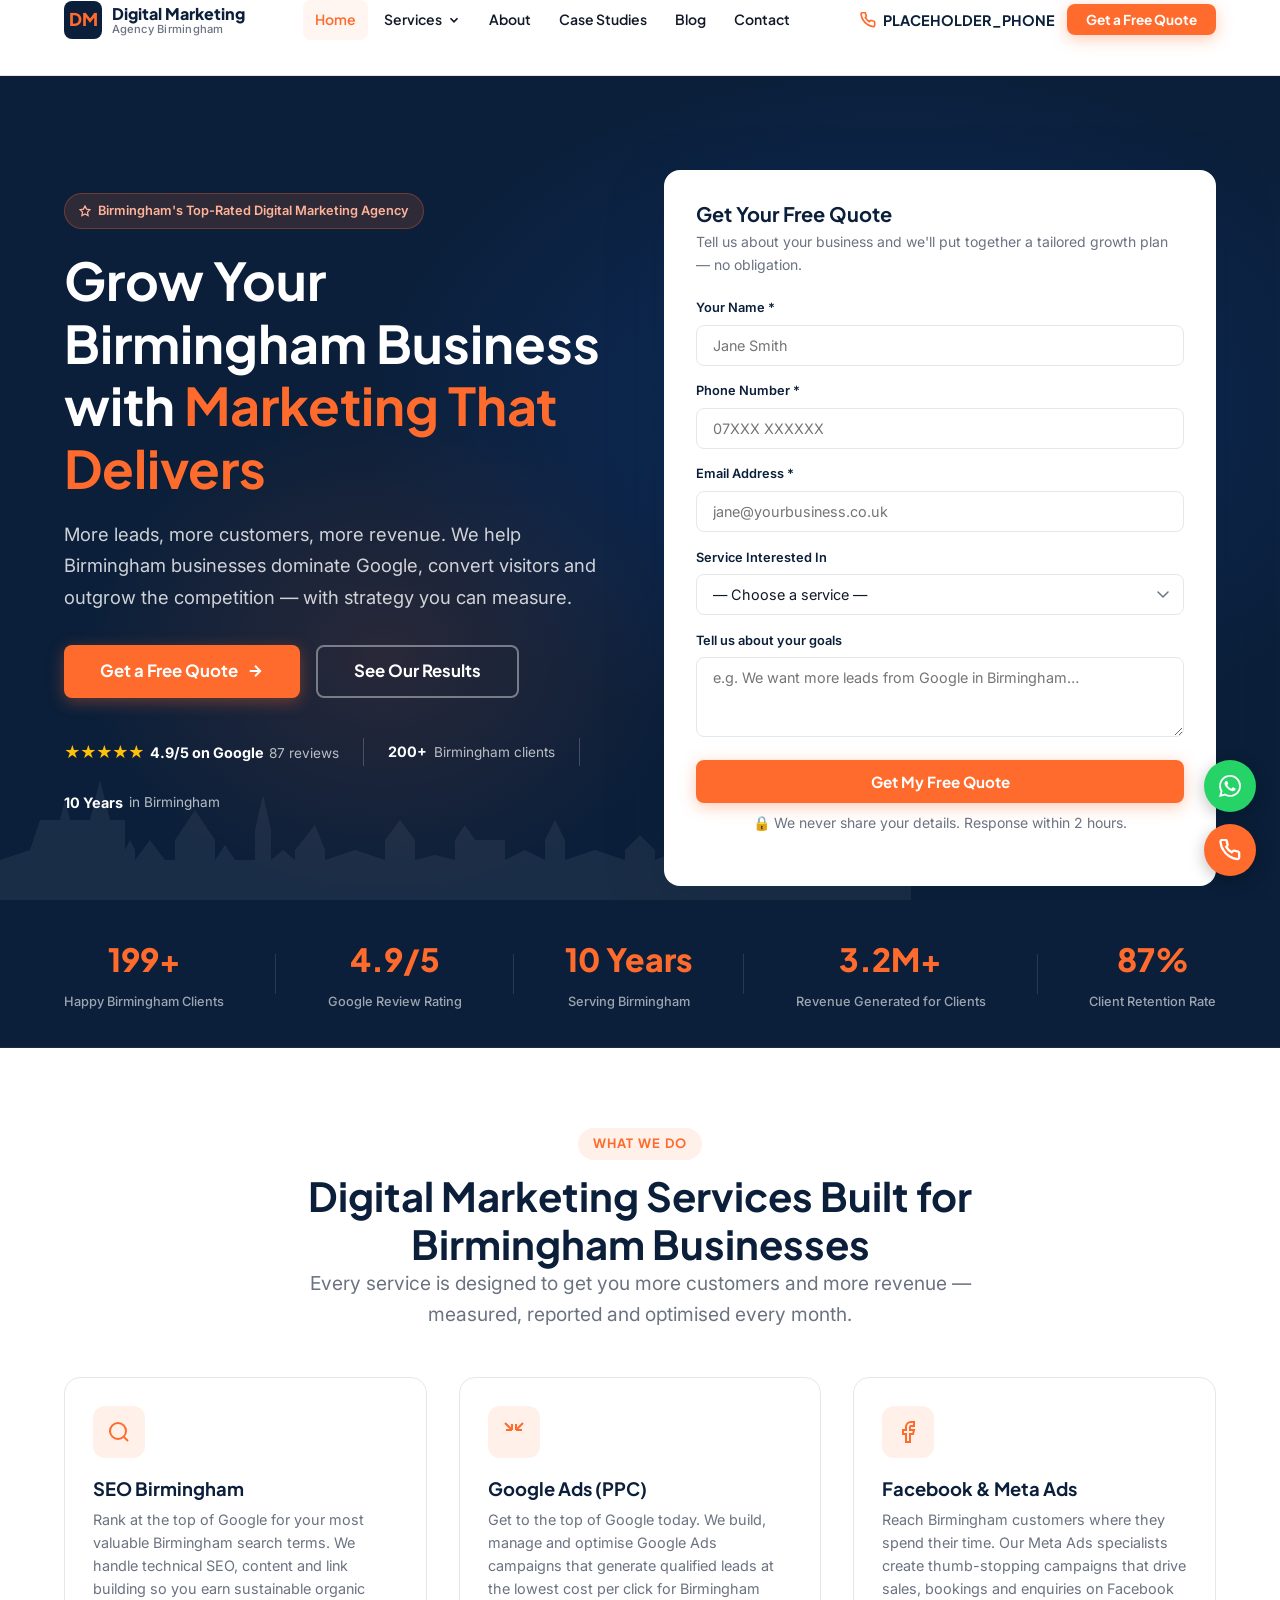
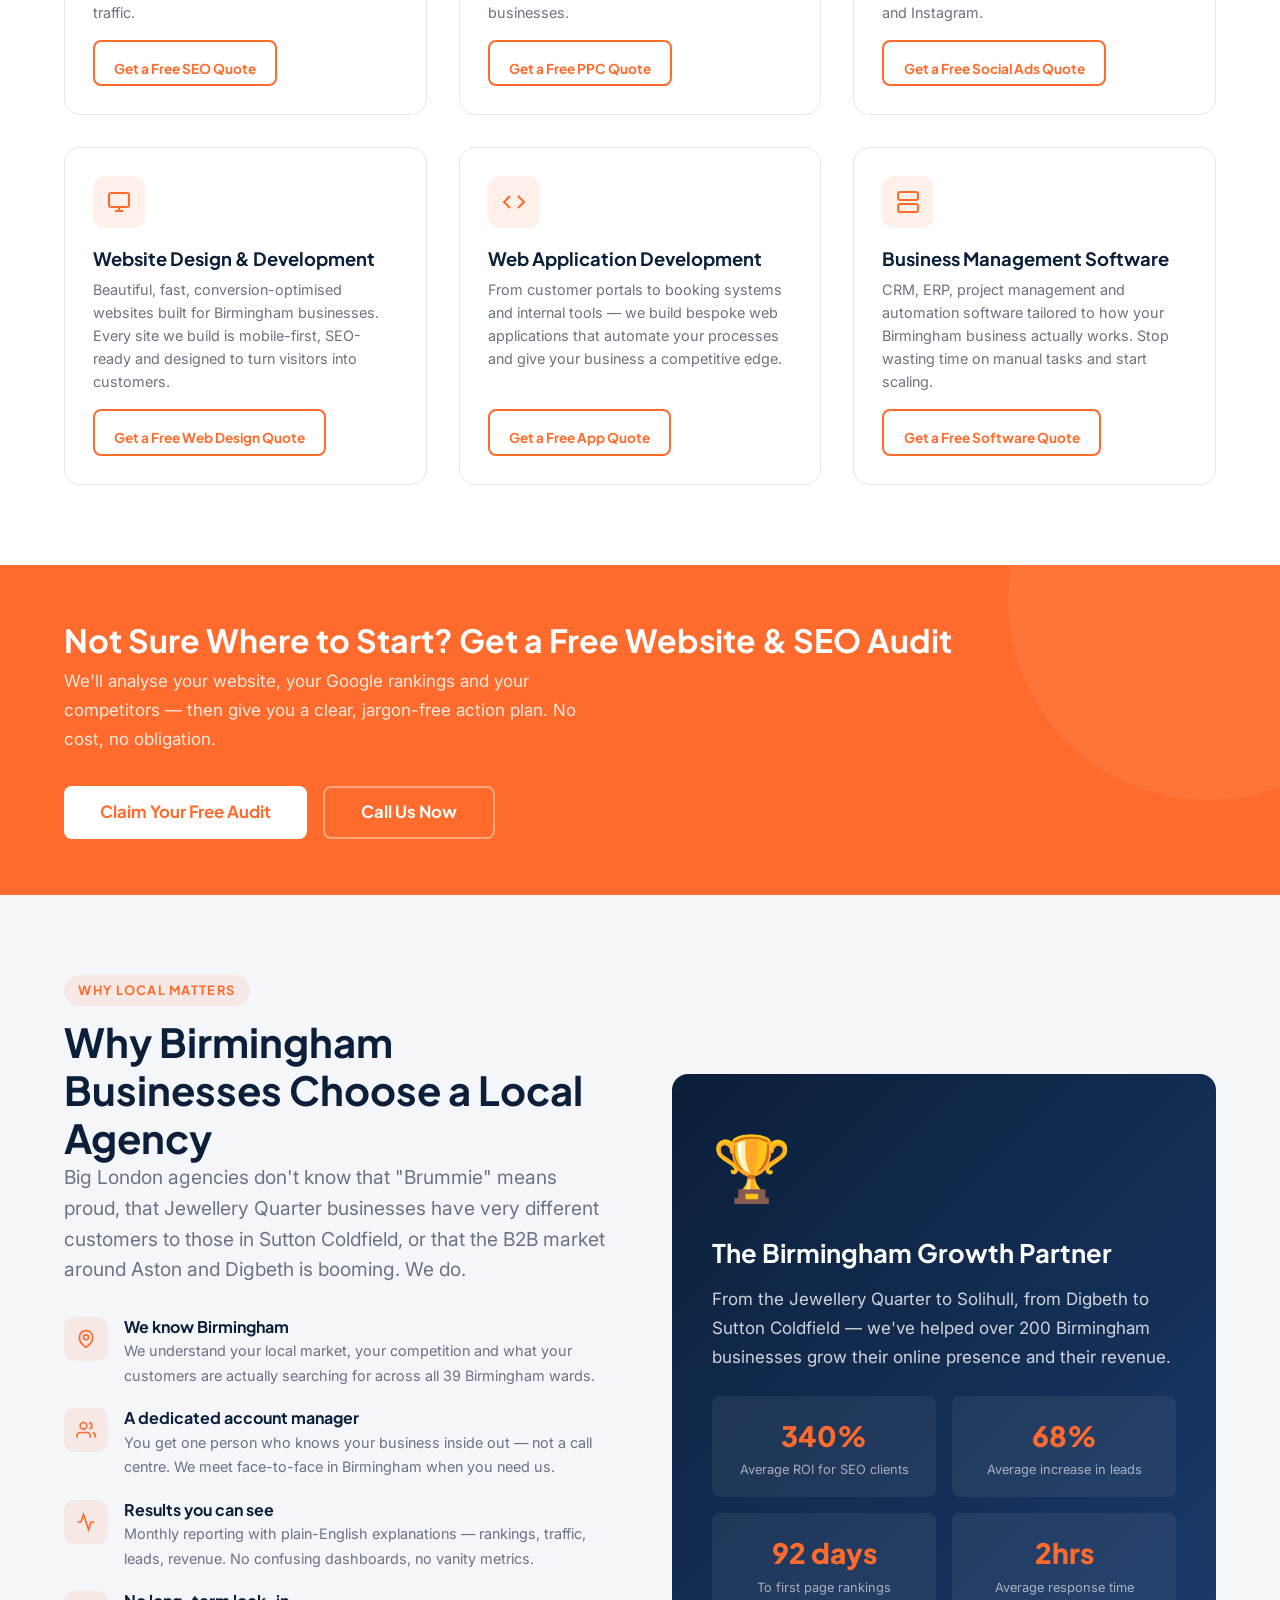
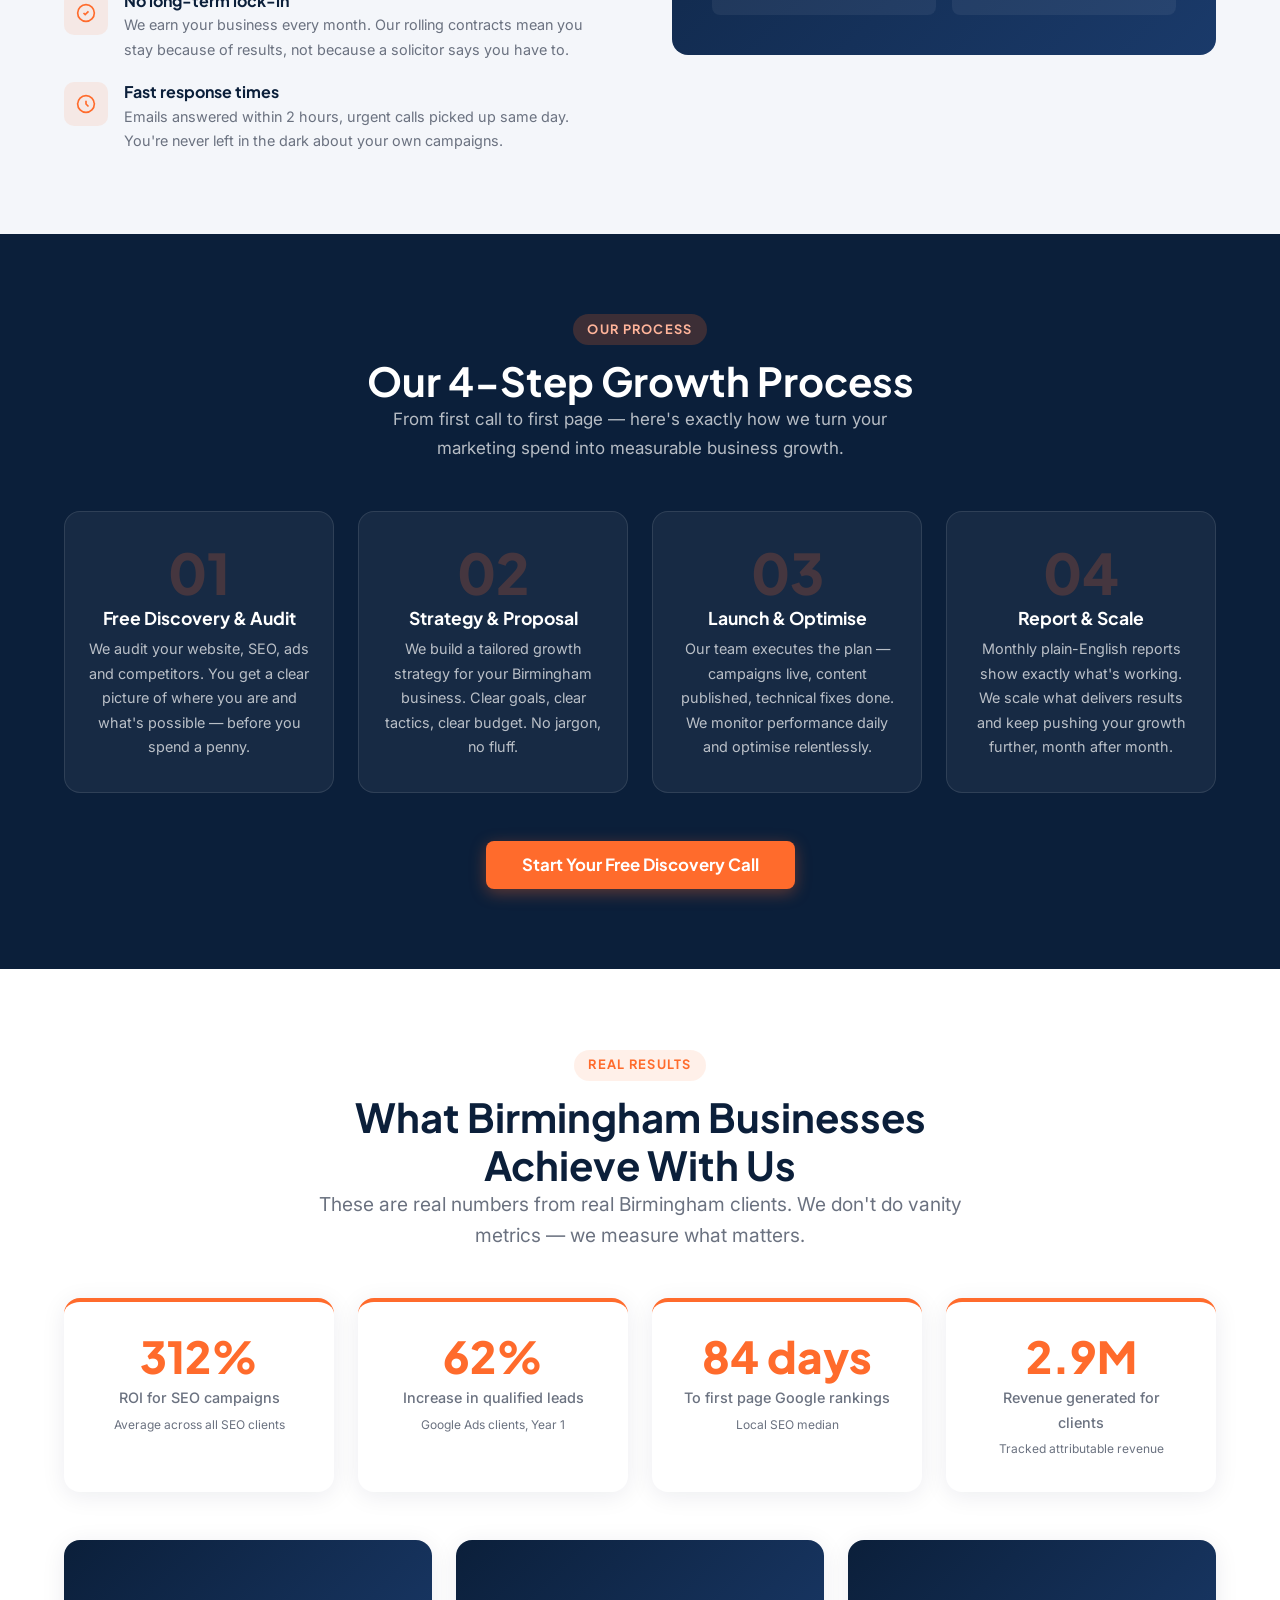
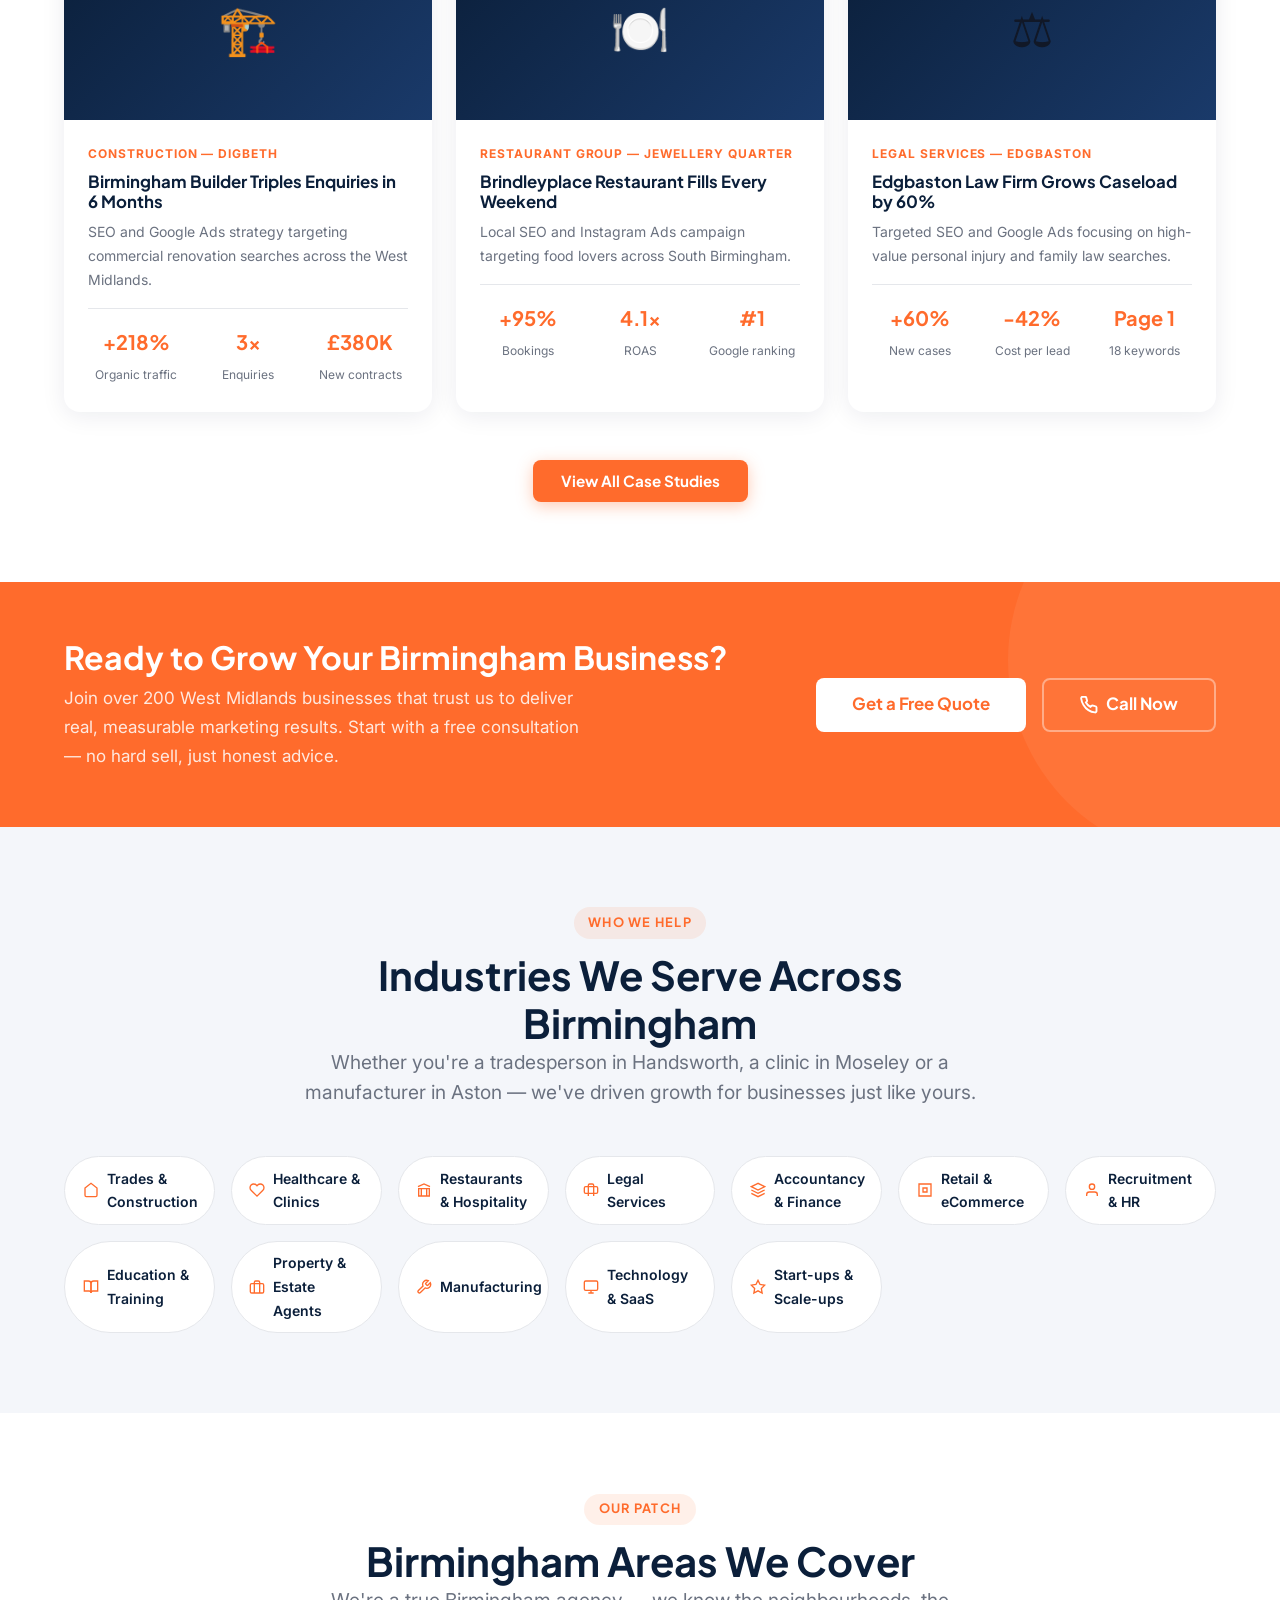
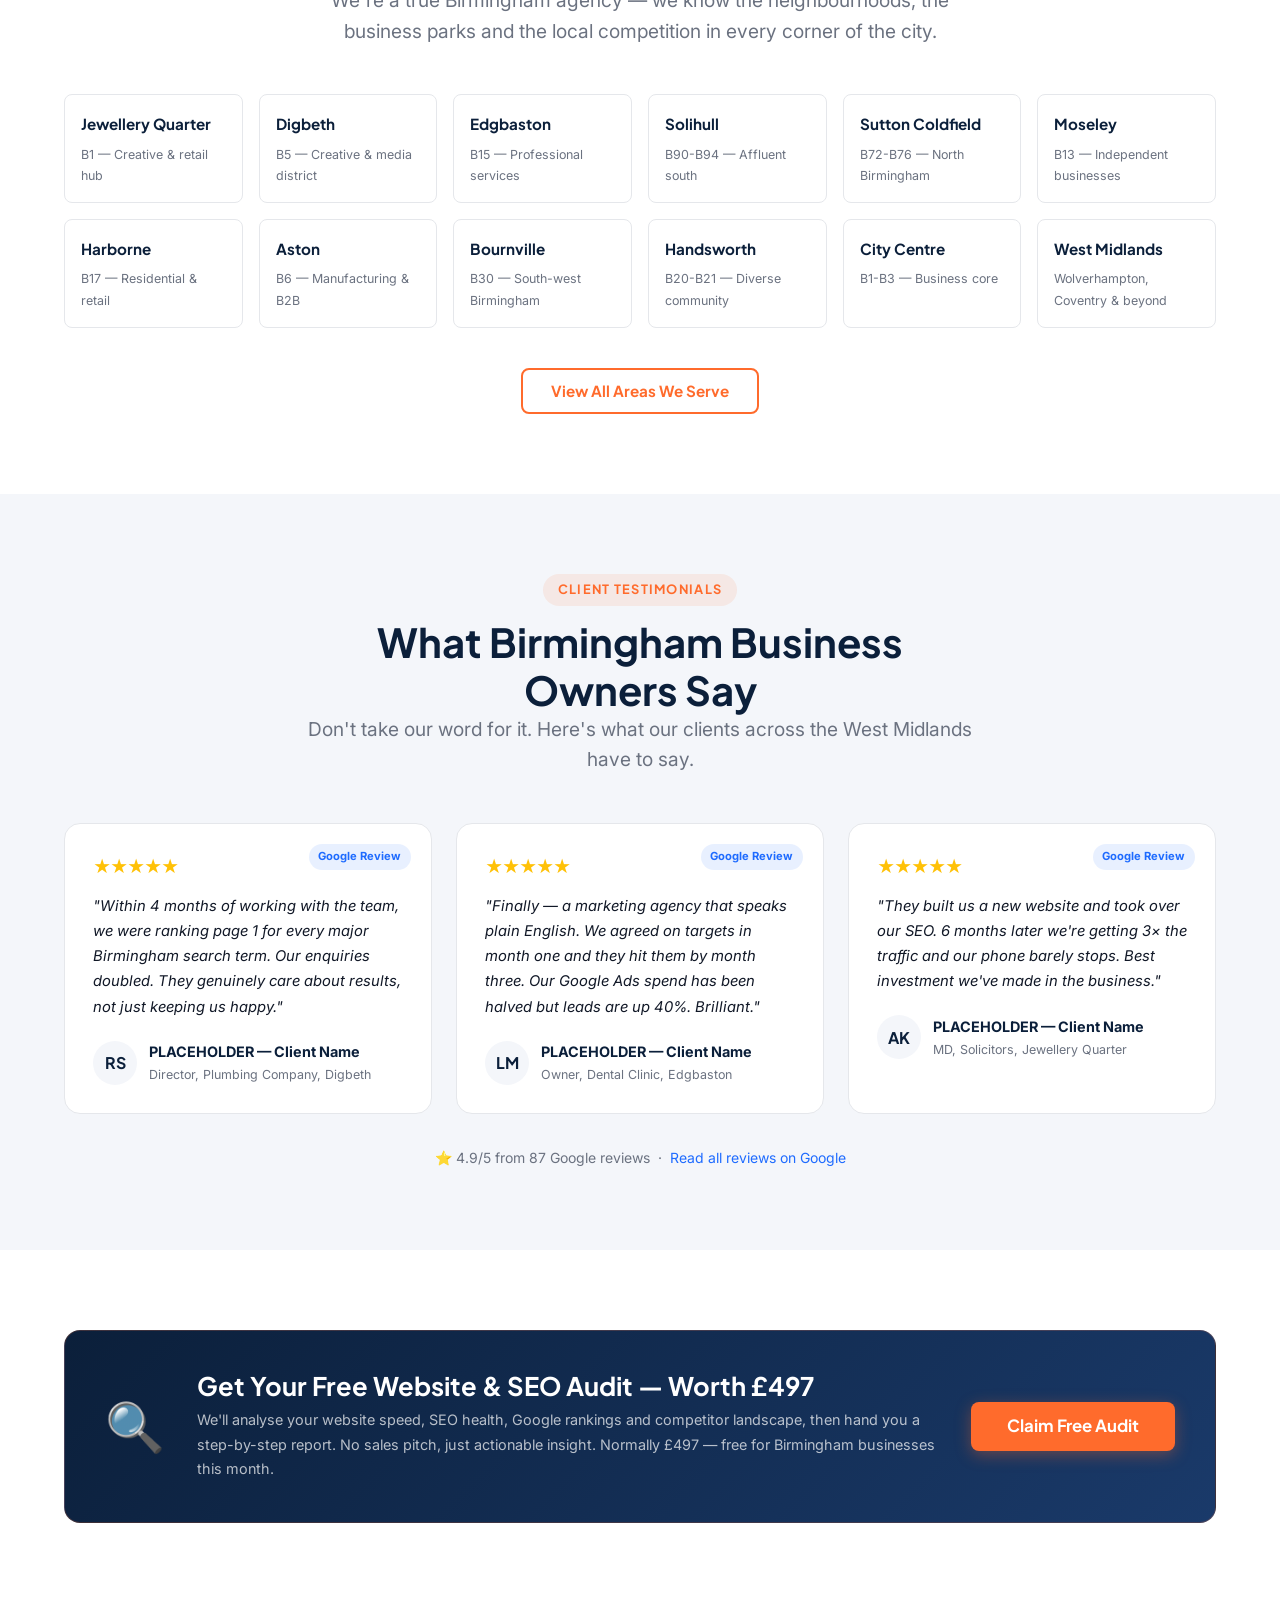
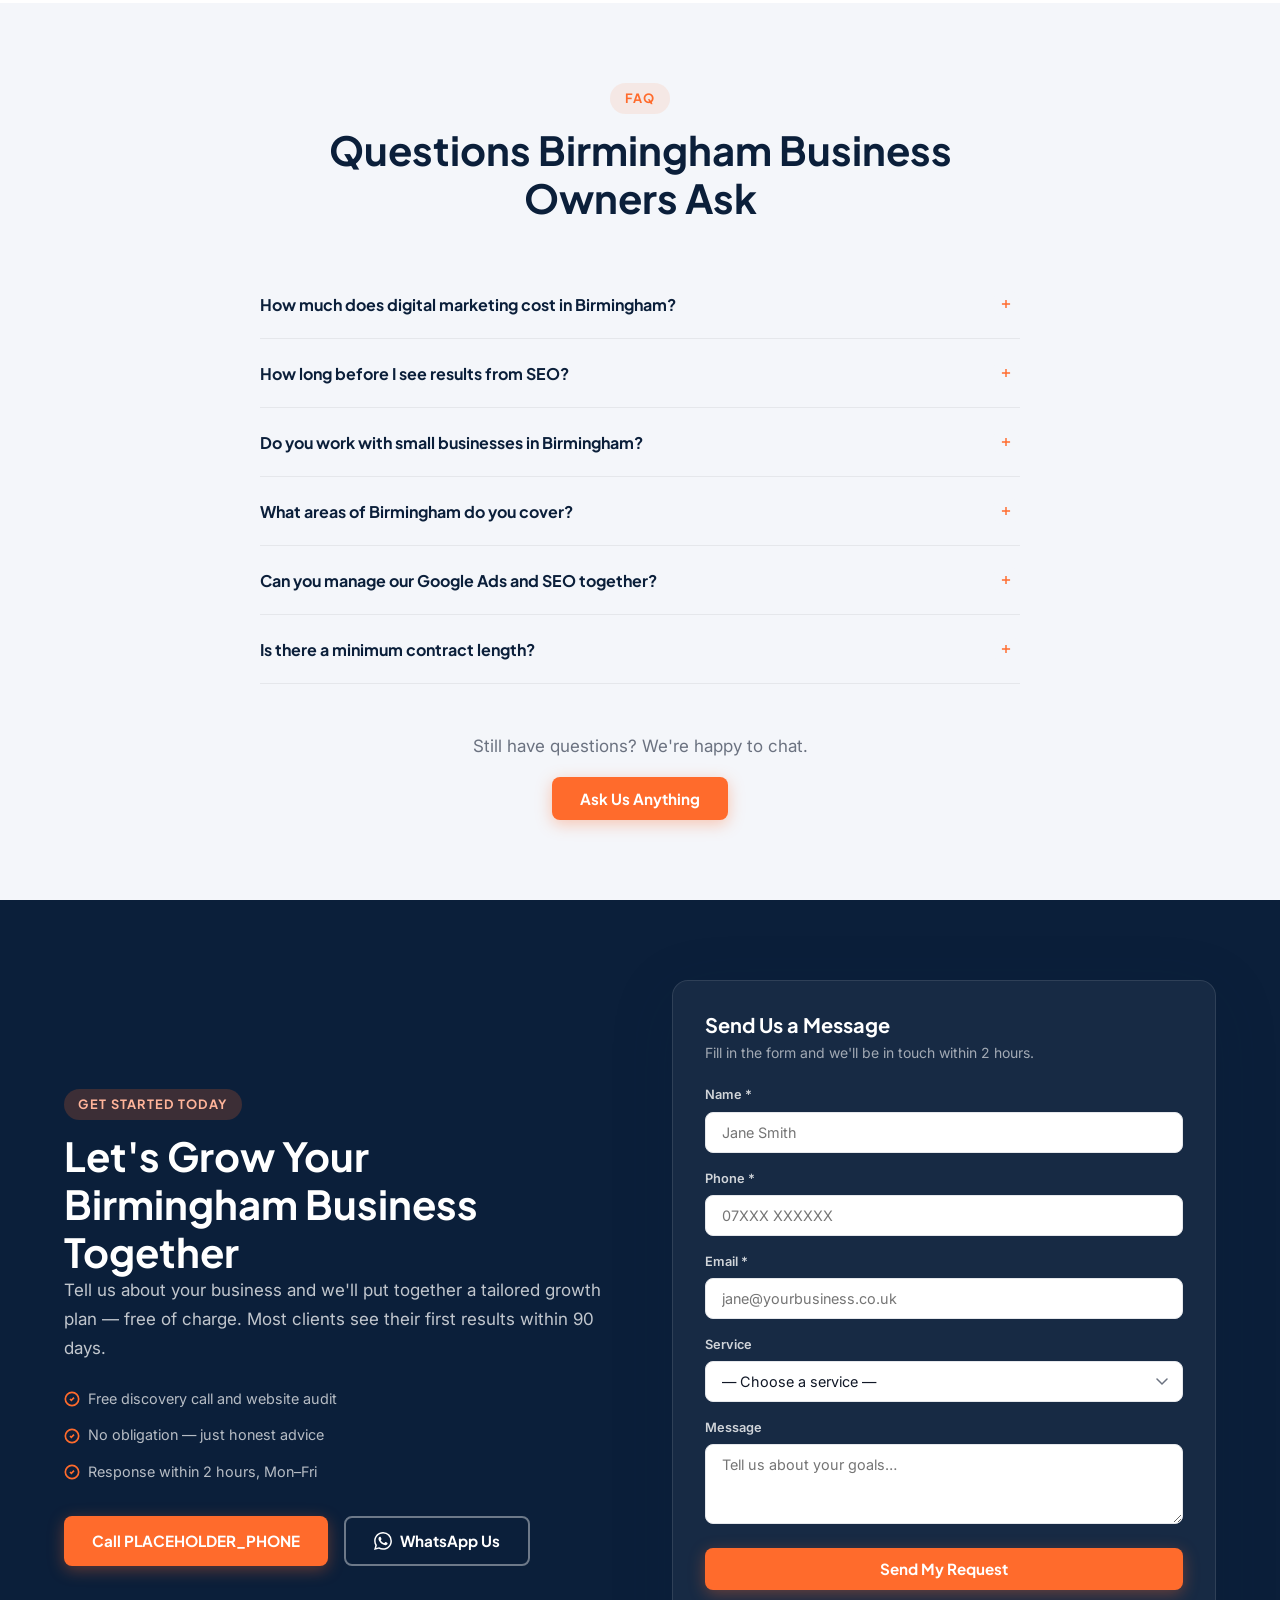
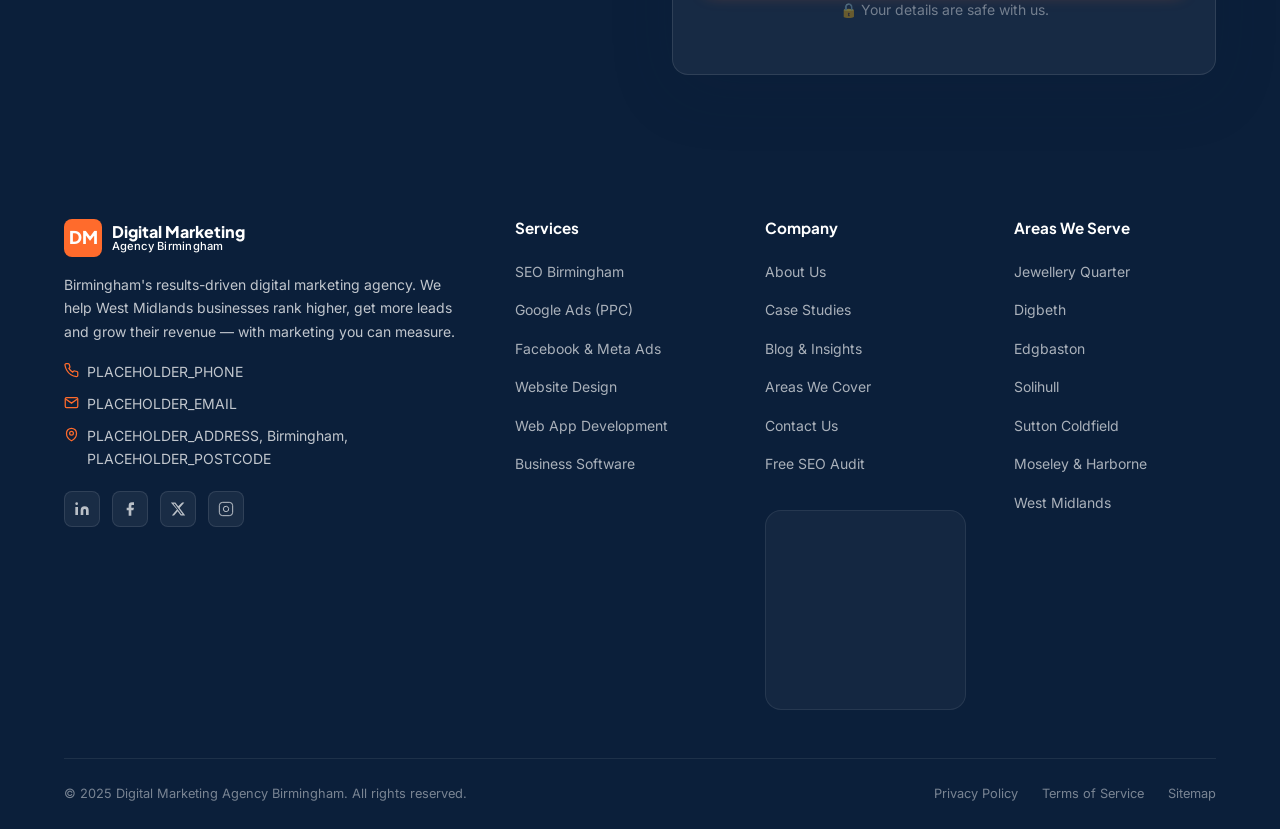
==== commit 0e9bbfa0: "Fix render-blocking resources — improve Core Web Vitals to 100 - Remove @import from main.css (worst" ====
--- a/index.html
+++ b/index.html
@@ -24,6 +24,8 @@
   <!-- Fonts & Styles -->
   <link rel="preconnect" href="https://fonts.googleapis.com">
   <link rel="preconnect" href="https://fonts.gstatic.com" crossorigin>
+  <link rel="preload" as="style" href="https://fonts.googleapis.com/css2?family=Plus+Jakarta+Sans:wght@400;500;600;700;800&family=Inter:wght@400;500;600&display=swap" onload="this.onload=null;this.rel='stylesheet'">
+  <noscript><link rel="stylesheet" href="https://fonts.googleapis.com/css2?family=Plus+Jakarta+Sans:wght@400;500;600;700;800&family=Inter:wght@400;500;600&display=swap"></noscript>
   <link rel="stylesheet" href="/assets/css/main.css">
 
   <!-- GA4 -->
--- a/assets/css/main.css
+++ b/assets/css/main.css
@@ -2,8 +2,7 @@
    Digital Marketing Agency Birmingham — Main Stylesheet
    ============================================================ */
 
-/* --- Google Fonts Import --- */
-@import url('https://fonts.googleapis.com/css2?family=Plus+Jakarta+Sans:wght@400;500;600;700;800&family=Inter:wght@400;500;600&display=swap');
+/* Fonts loaded async via <link> in HTML — no @import to avoid render-blocking chain */
 
 /* --- CSS Variables --- */
 :root {
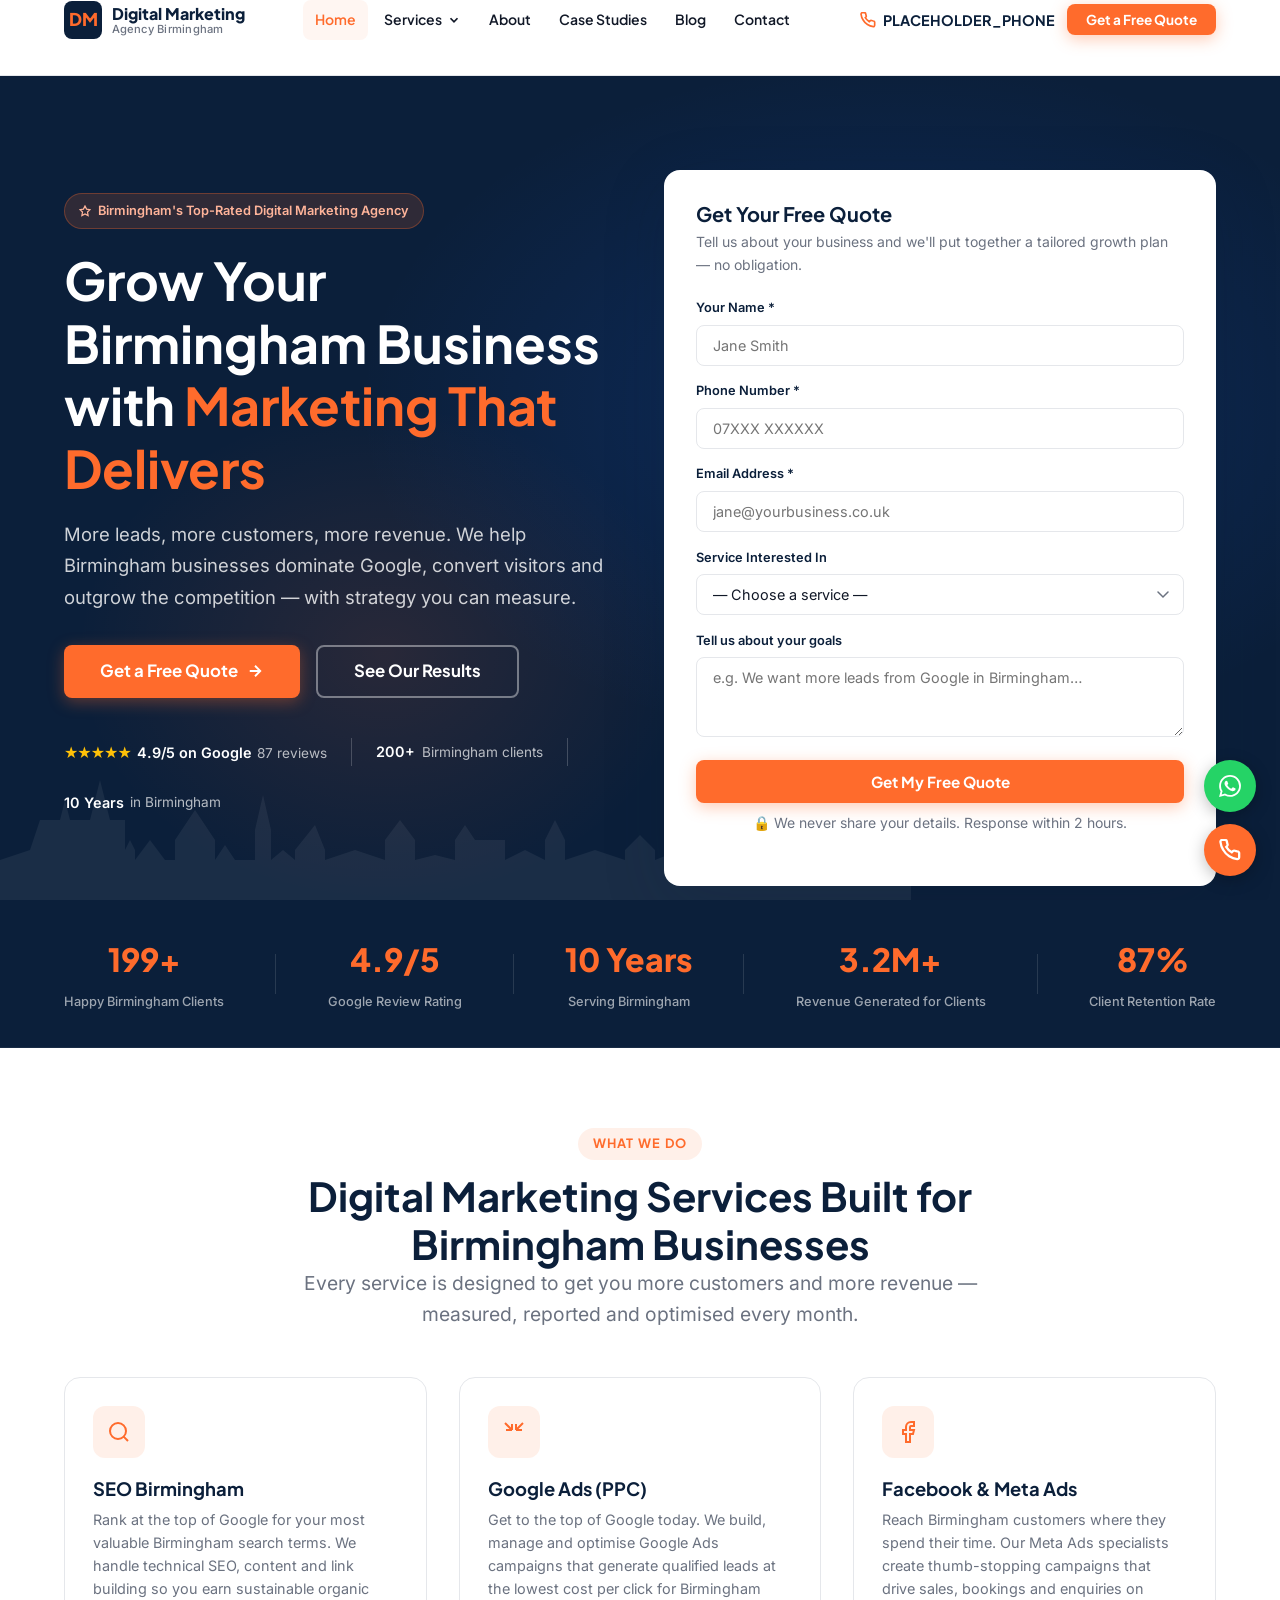
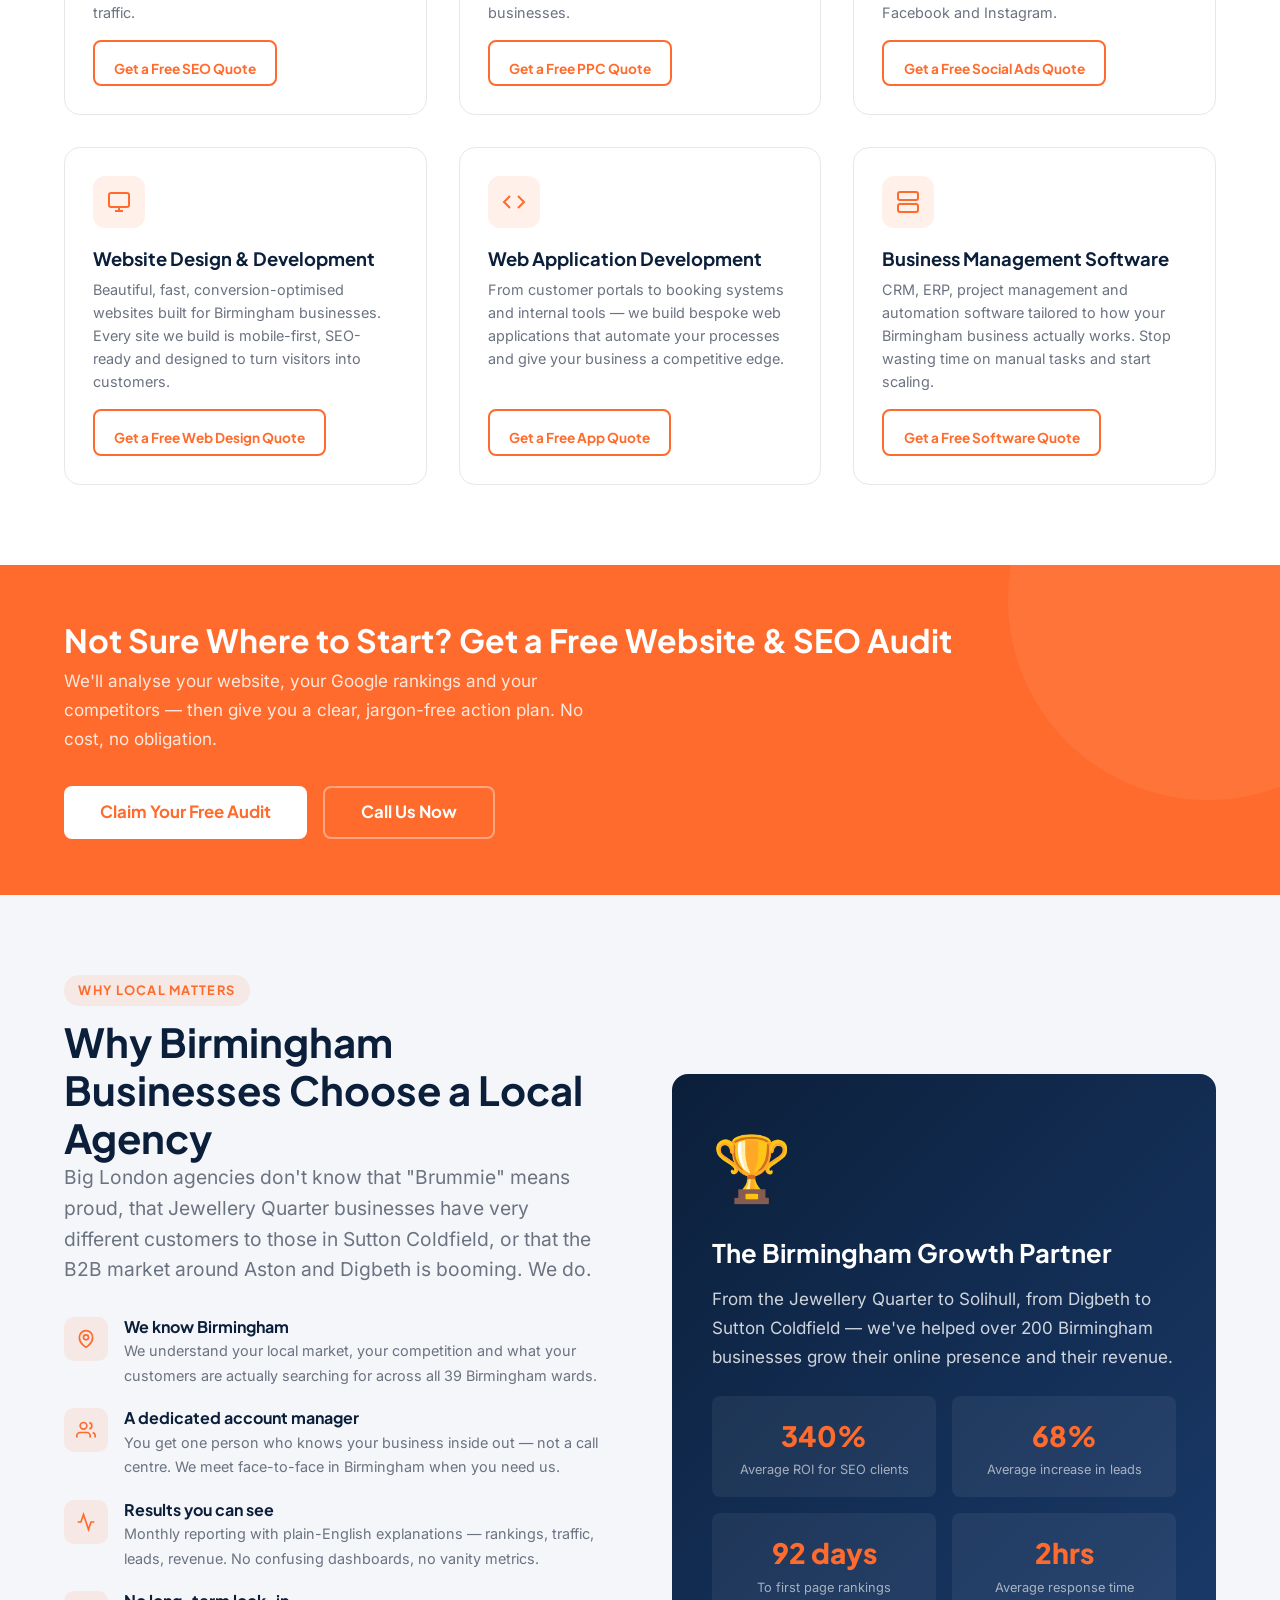
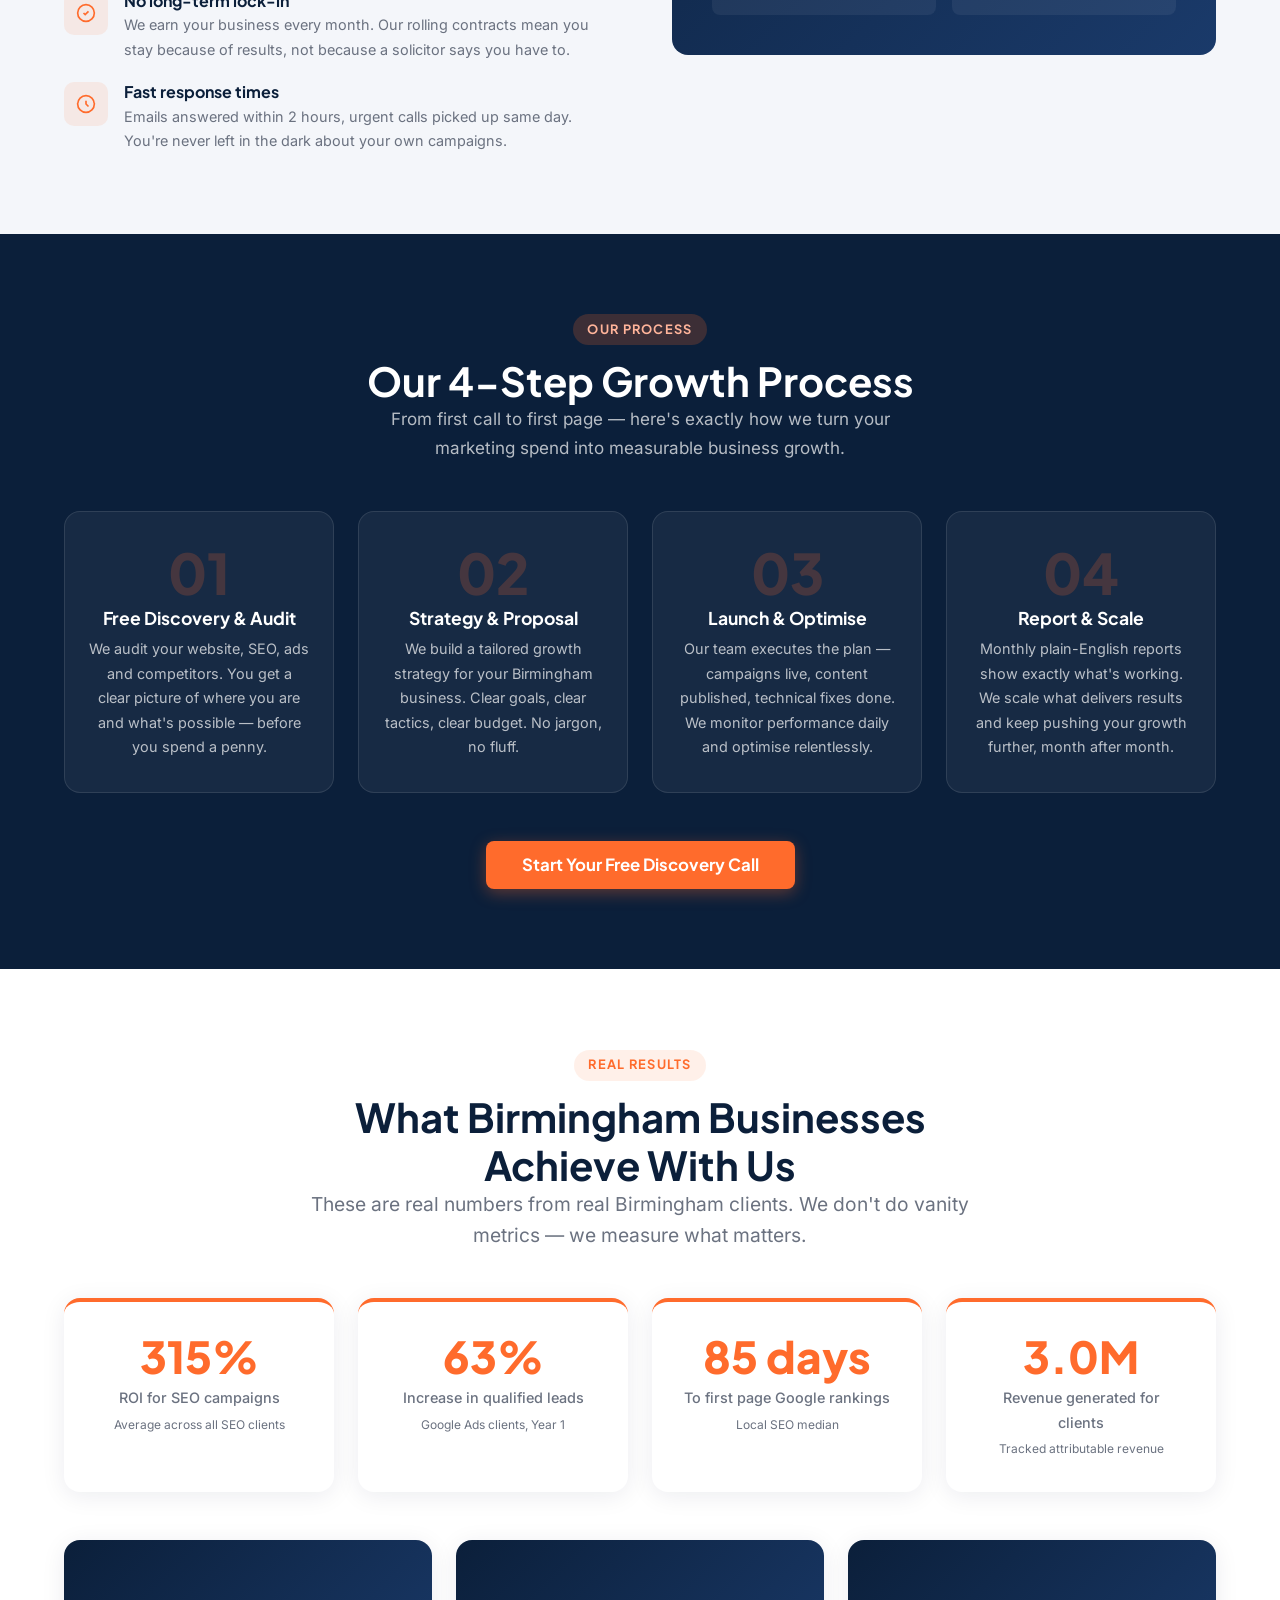
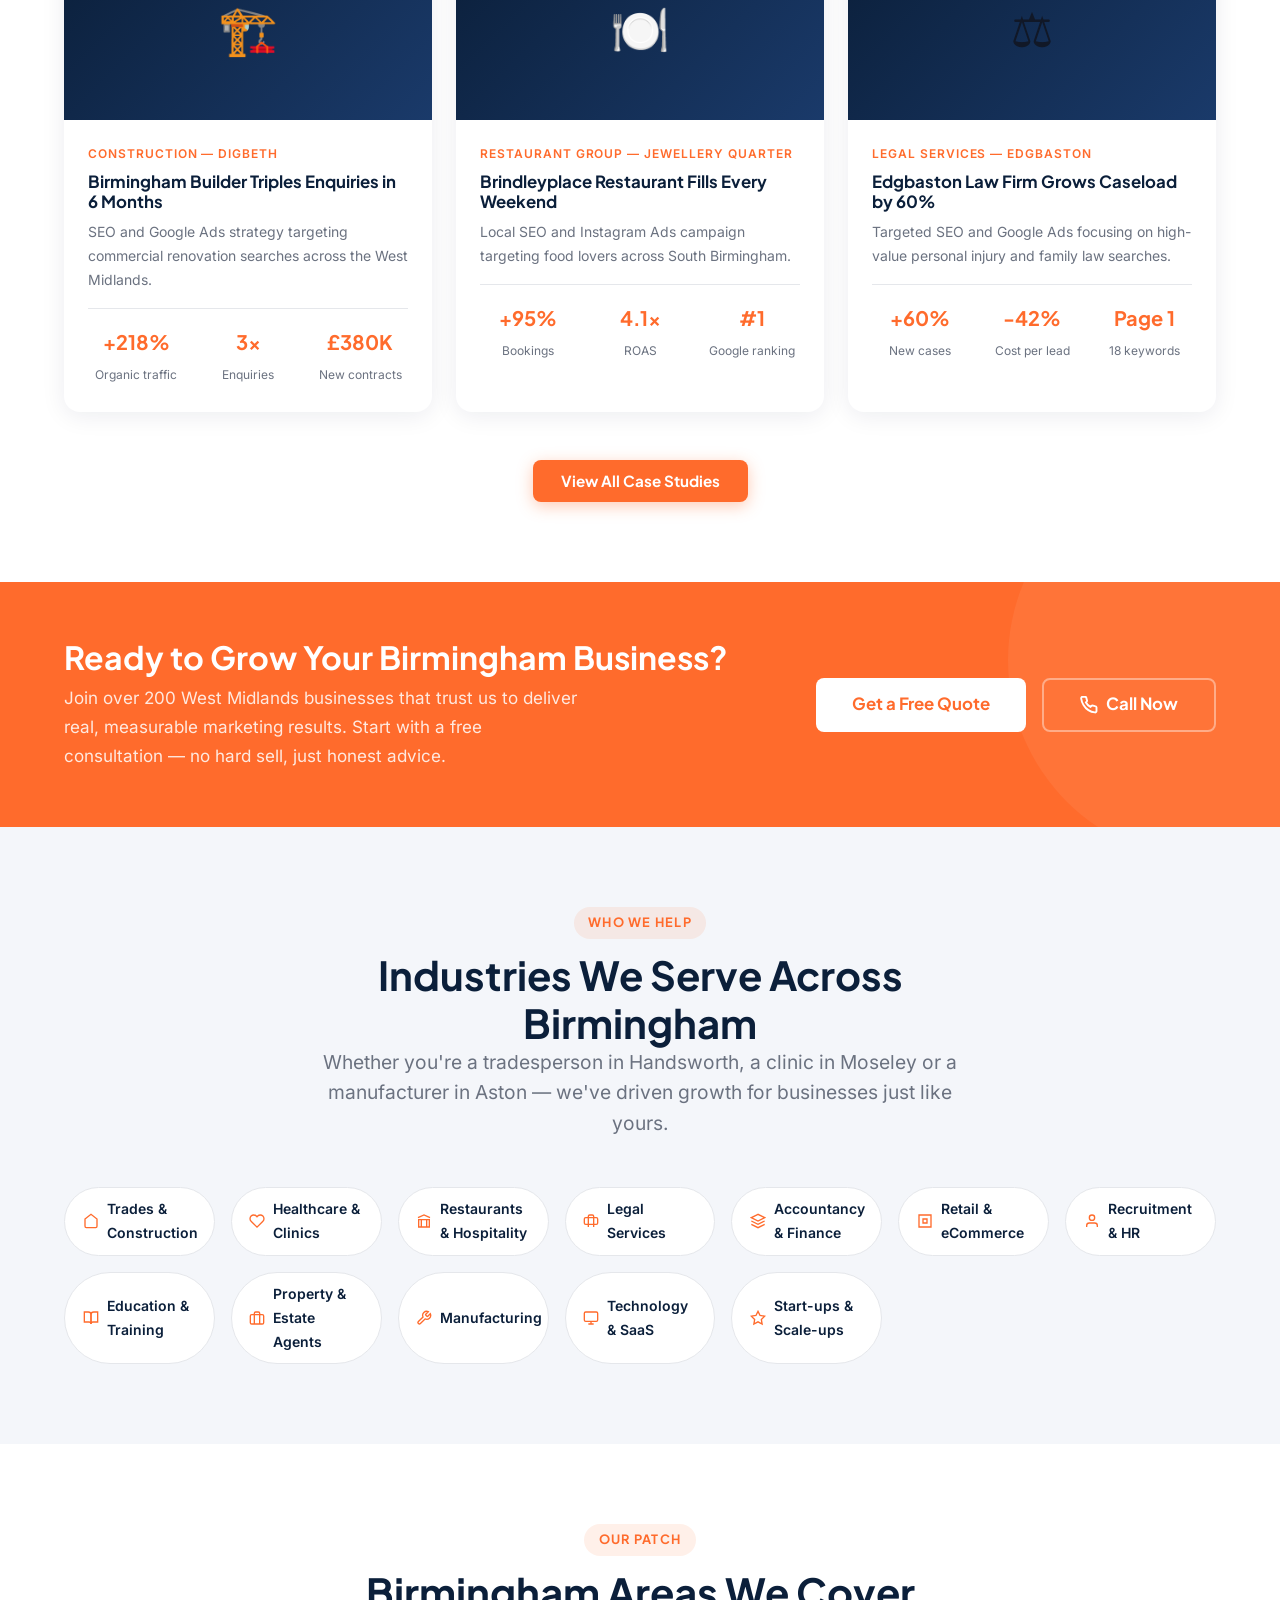
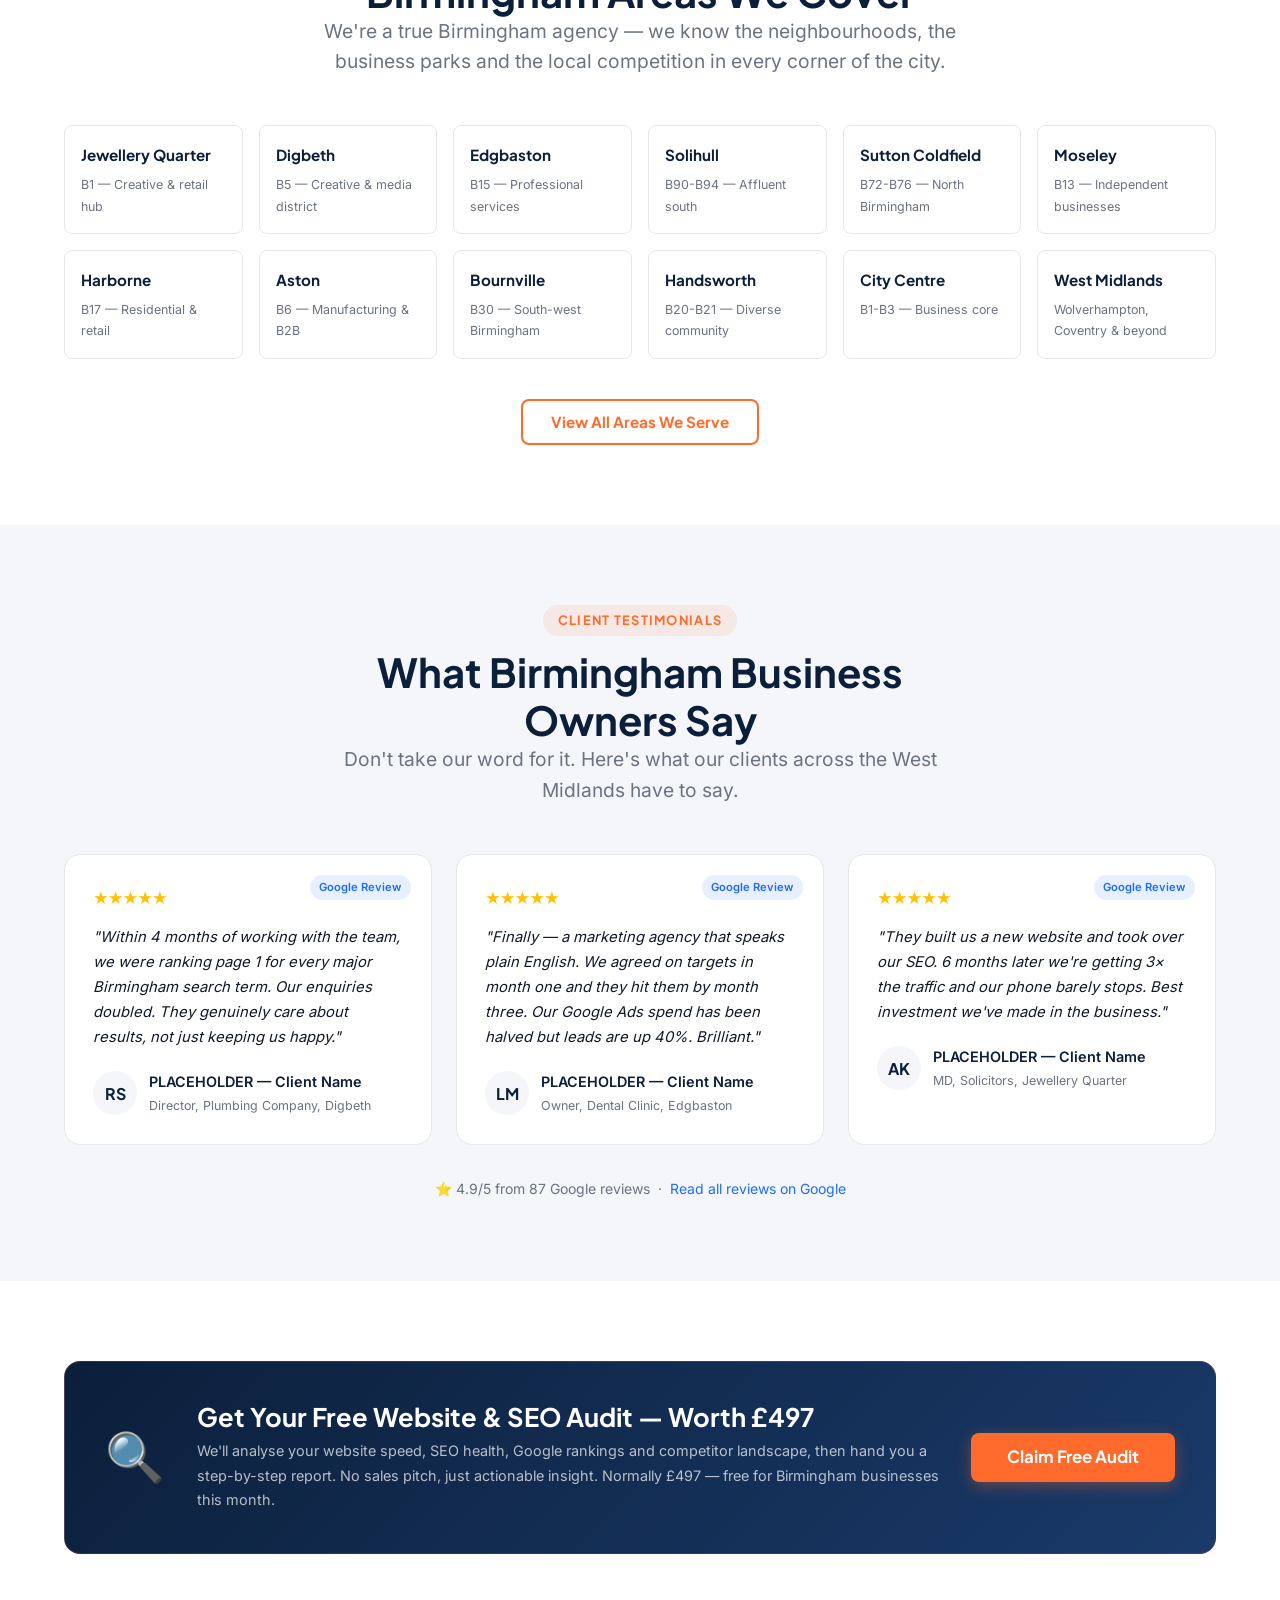
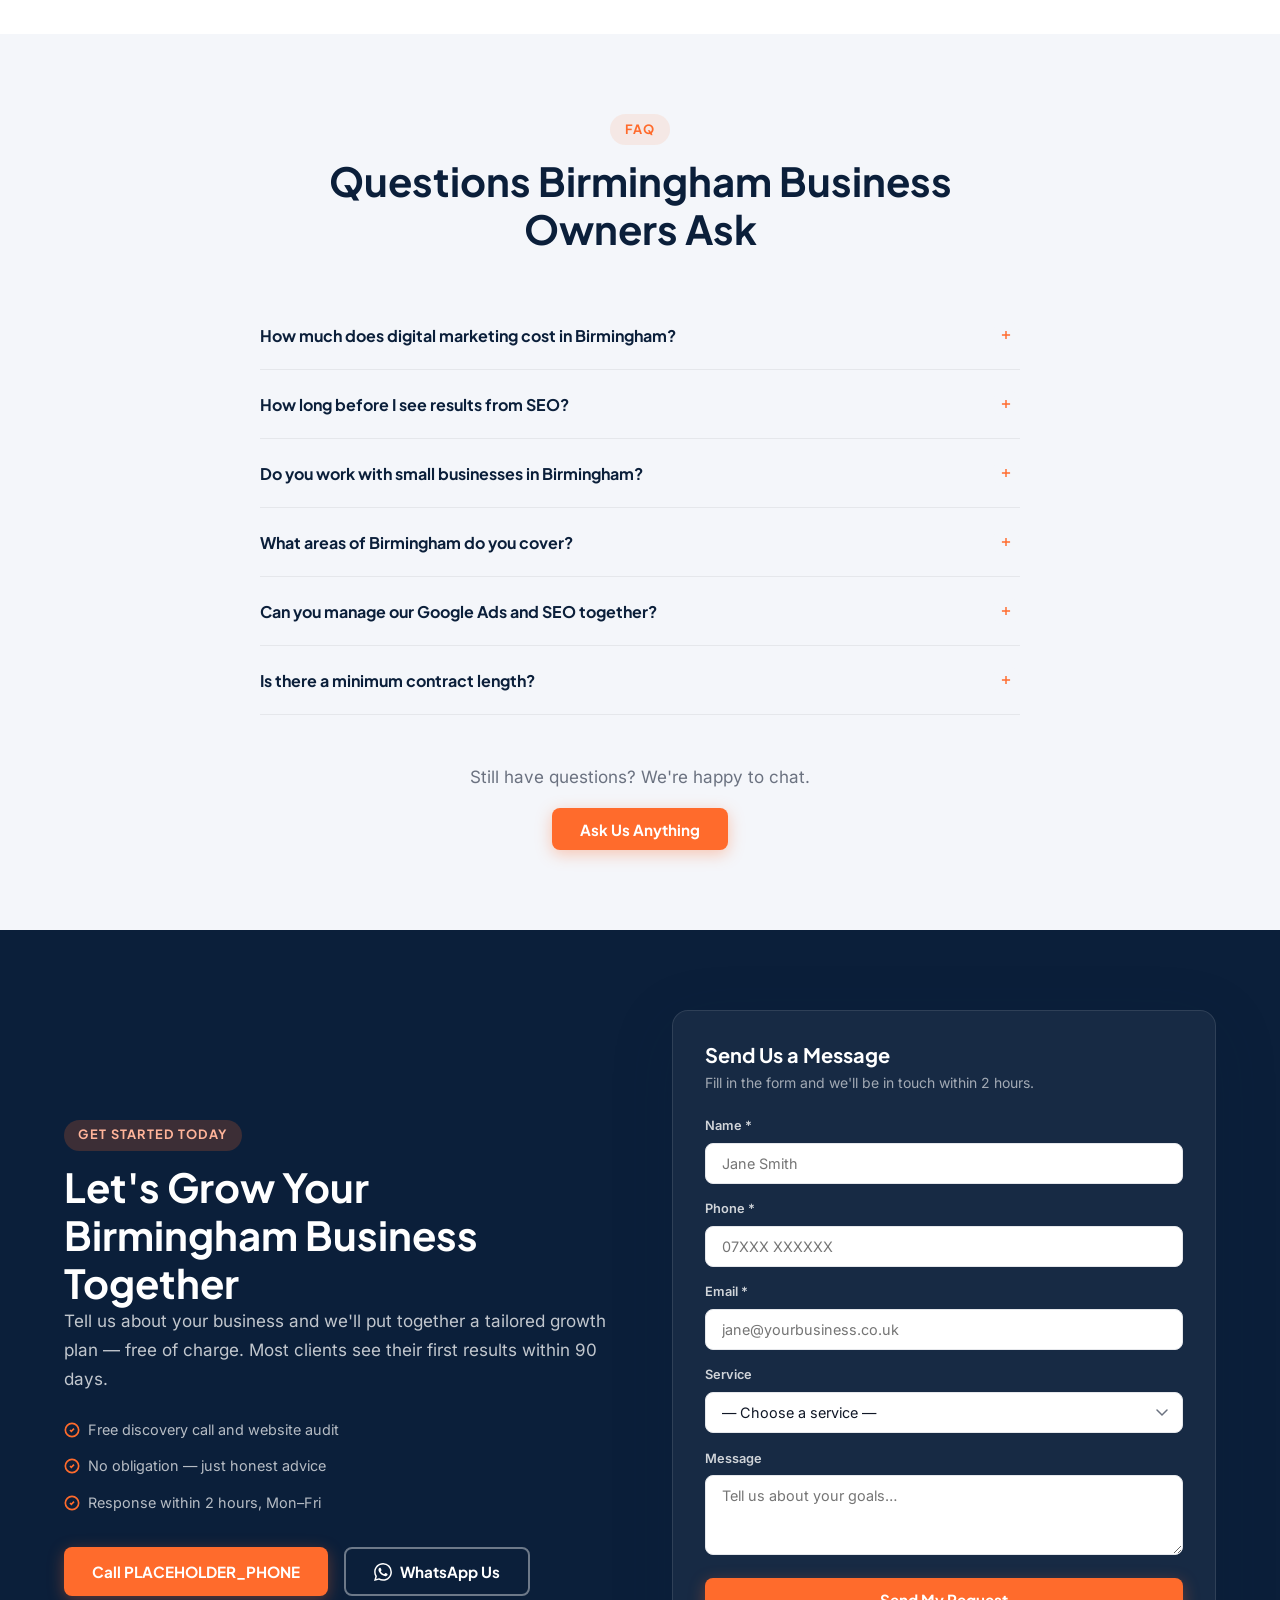
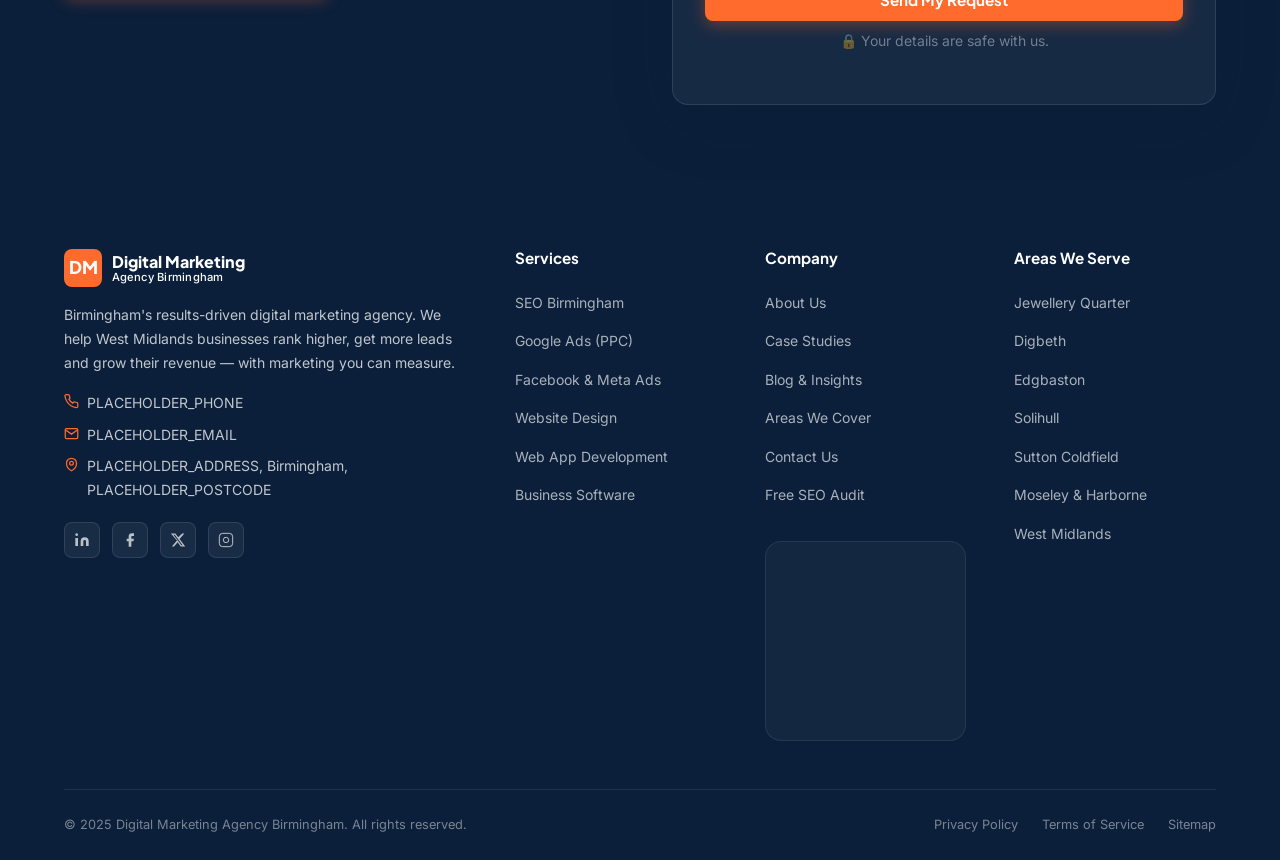
==== commit 0a7cb90e: "Self-host fonts to eliminate CLS 0.593 and external font requests Root cause: async font loading cau" ====
--- a/index.html
+++ b/index.html
@@ -21,11 +21,9 @@
   <!-- Google Search Console verification -->
   <meta name="google-site-verification" content="PLACEHOLDER_GSC_TOKEN">
 
+  <link rel="preload" href="/assets/fonts/plus-jakarta-sans-latin.woff2" as="font" type="font/woff2" crossorigin>
+  <link rel="preload" href="/assets/fonts/inter-latin.woff2" as="font" type="font/woff2" crossorigin>
   <!-- Fonts & Styles -->
-  <link rel="preconnect" href="https://fonts.googleapis.com">
-  <link rel="preconnect" href="https://fonts.gstatic.com" crossorigin>
-  <link rel="preload" as="style" href="https://fonts.googleapis.com/css2?family=Plus+Jakarta+Sans:wght@400;500;600;700;800&family=Inter:wght@400;500;600&display=swap" onload="this.onload=null;this.rel='stylesheet'">
-  <noscript><link rel="stylesheet" href="https://fonts.googleapis.com/css2?family=Plus+Jakarta+Sans:wght@400;500;600;700;800&family=Inter:wght@400;500;600&display=swap"></noscript>
   <link rel="stylesheet" href="/assets/css/main.css">
 
   <!-- GA4 -->
--- a/assets/css/main.css
+++ b/assets/css/main.css
@@ -2,7 +2,24 @@
    Digital Marketing Agency Birmingham — Main Stylesheet
    ============================================================ */
 
-/* Fonts loaded async via <link> in HTML — no @import to avoid render-blocking chain */
+/* --- Self-hosted fonts (no external request, font-display:optional = zero CLS) --- */
+@font-face {
+  font-family: 'Plus Jakarta Sans';
+  font-style: normal;
+  font-weight: 400 800;
+  font-display: optional;
+  src: url('/assets/fonts/plus-jakarta-sans-latin.woff2') format('woff2');
+  unicode-range: U+0000-00FF, U+0131, U+0152-0153, U+02BB-02BC, U+02C6, U+02DA, U+02DC, U+0304, U+0308, U+0329, U+2000-206F, U+20AC, U+2122, U+2191, U+2193, U+2212, U+2215, U+FEFF, U+FFFD;
+}
+
+@font-face {
+  font-family: 'Inter';
+  font-style: normal;
+  font-weight: 400 600;
+  font-display: optional;
+  src: url('/assets/fonts/inter-latin.woff2') format('woff2');
+  unicode-range: U+0000-00FF, U+0131, U+0152-0153, U+02BB-02BC, U+02C6, U+02DA, U+02DC, U+0304, U+0308, U+0329, U+2000-206F, U+20AC, U+2122, U+2191, U+2193, U+2212, U+2215, U+FEFF, U+FFFD;
+}
 
 /* --- CSS Variables --- */
 :root {
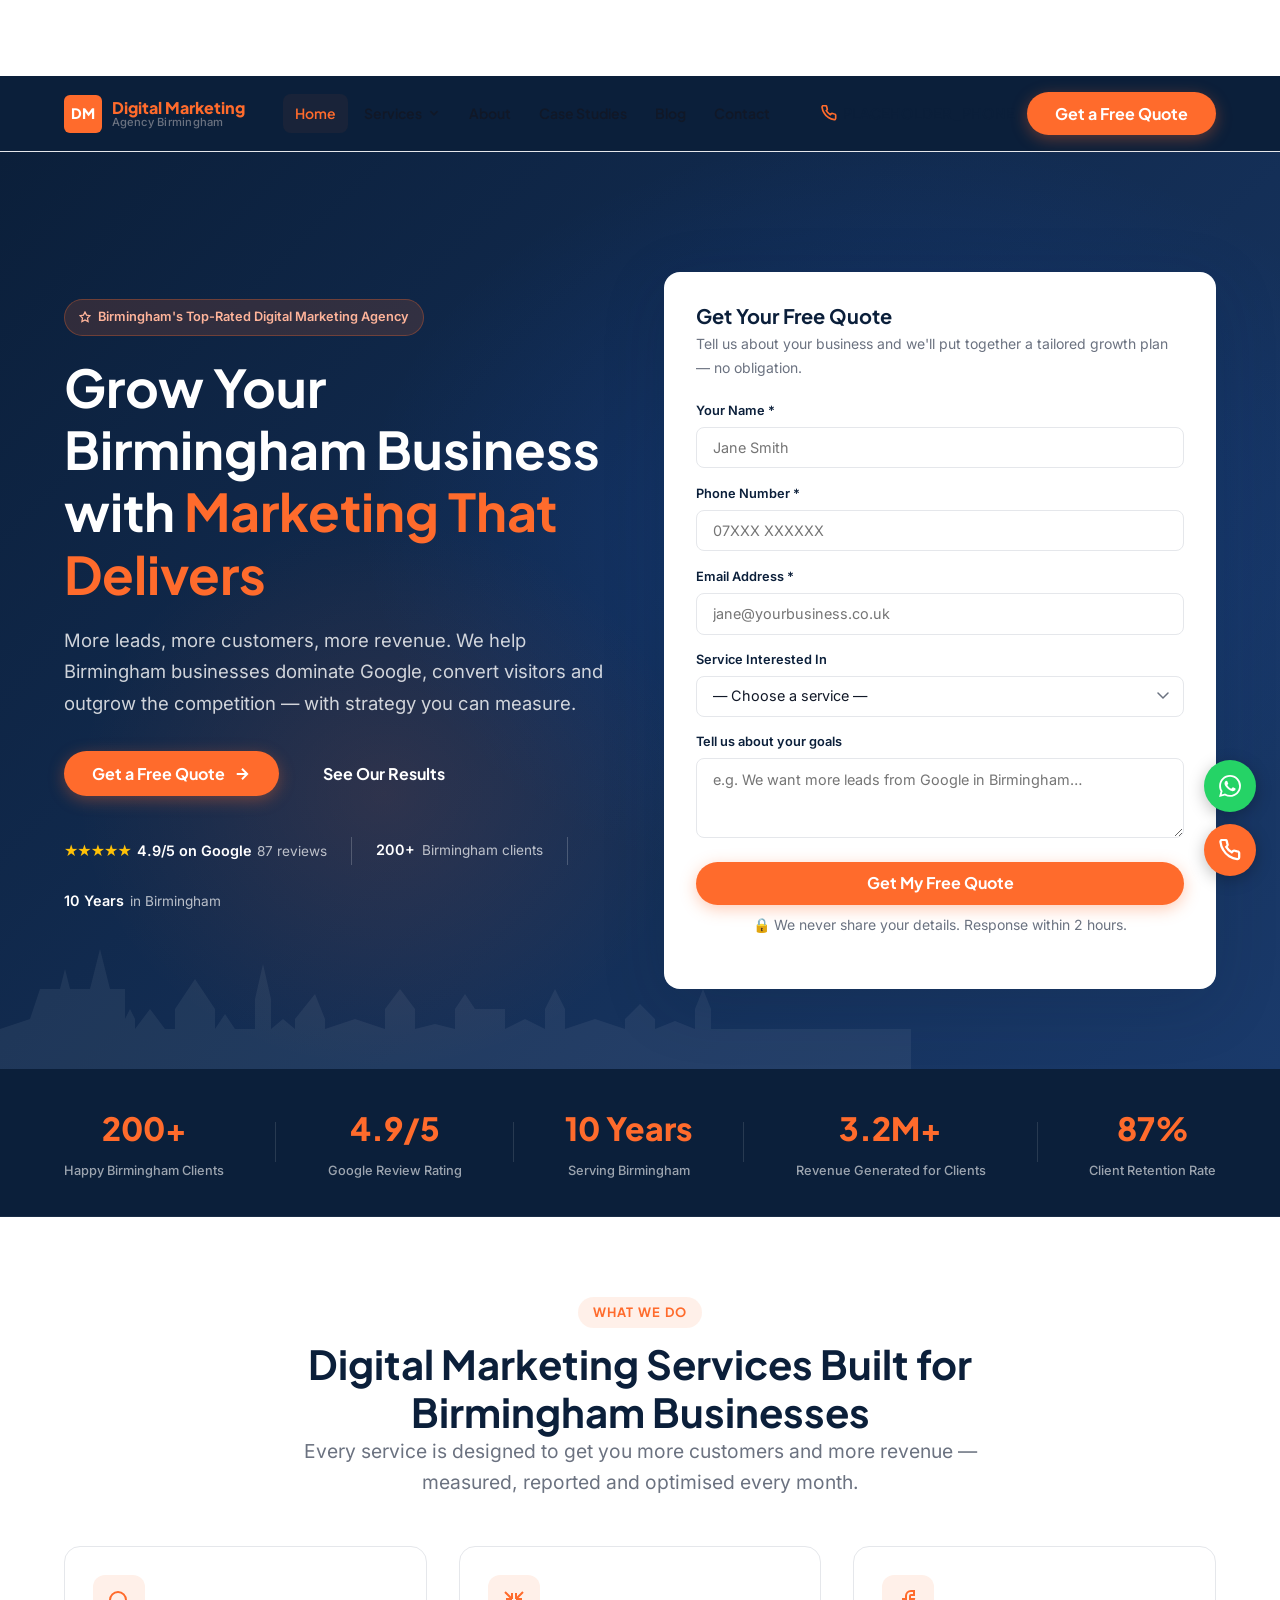
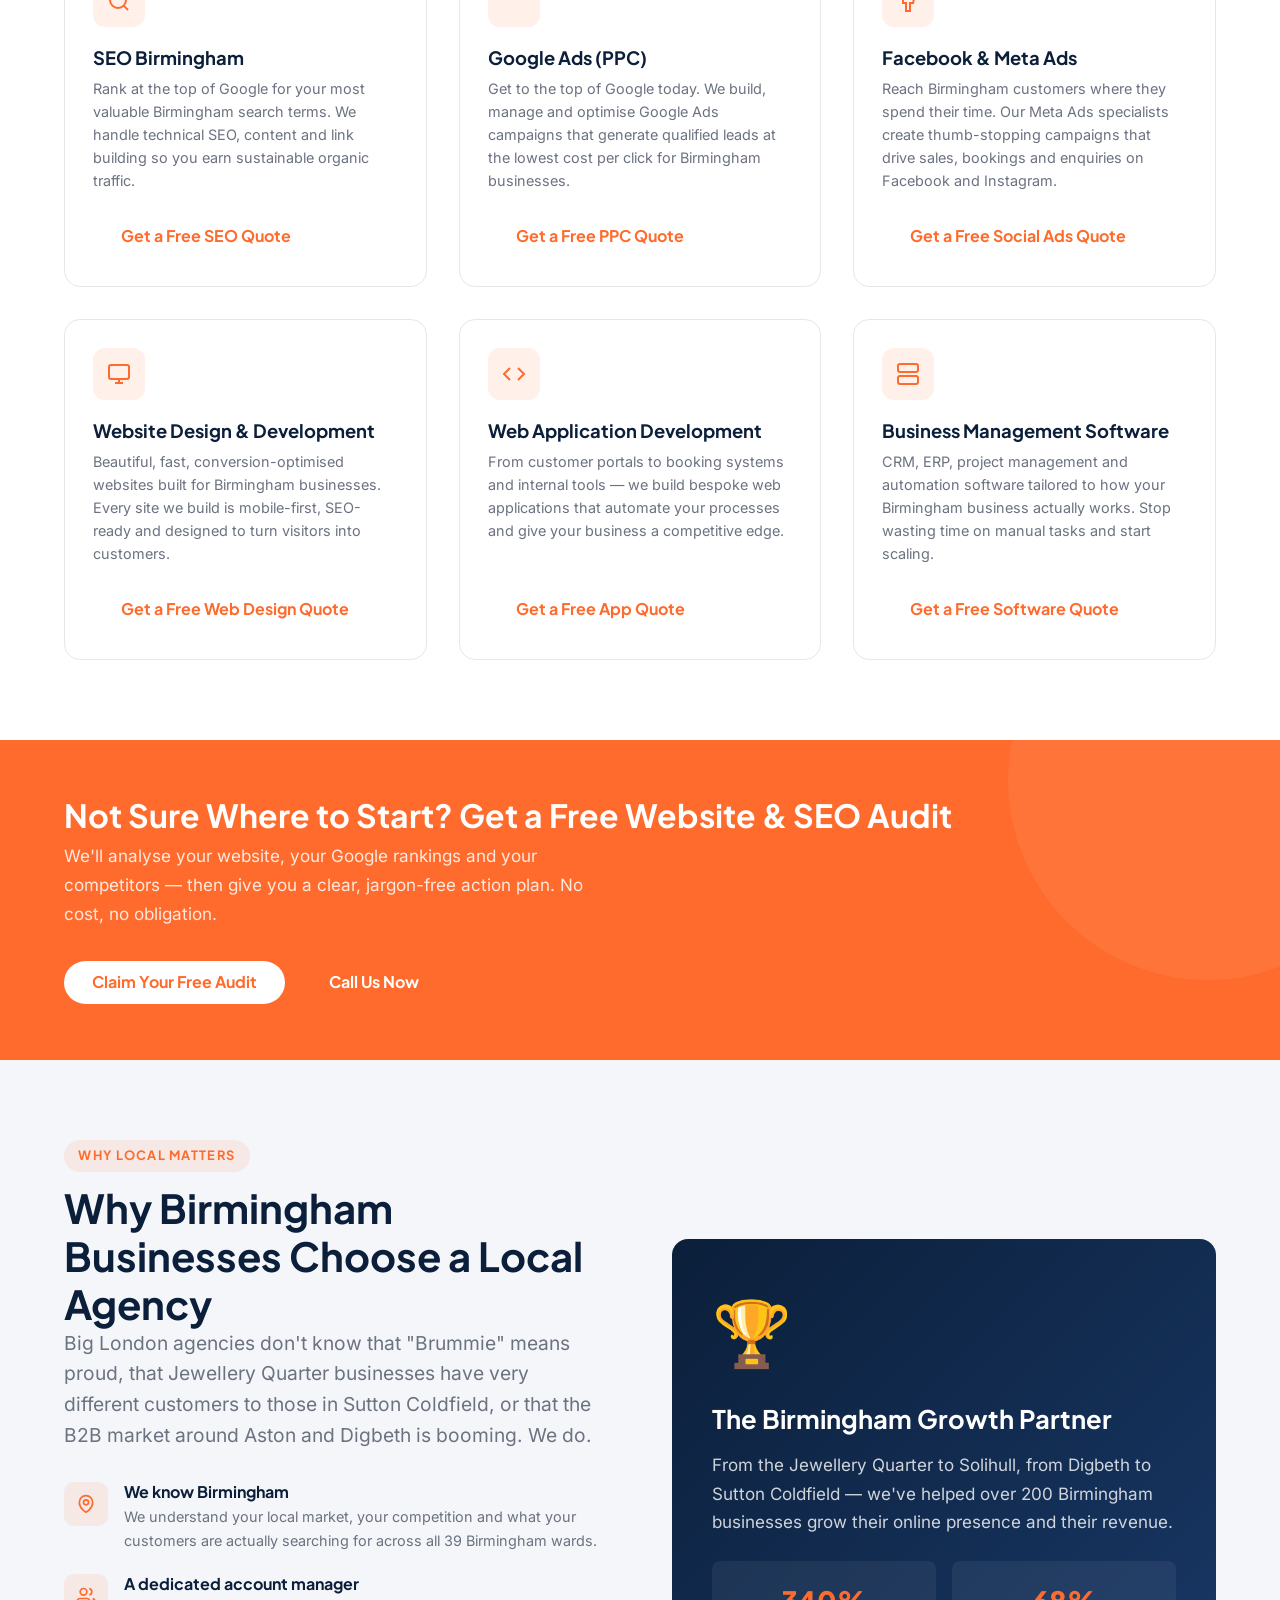
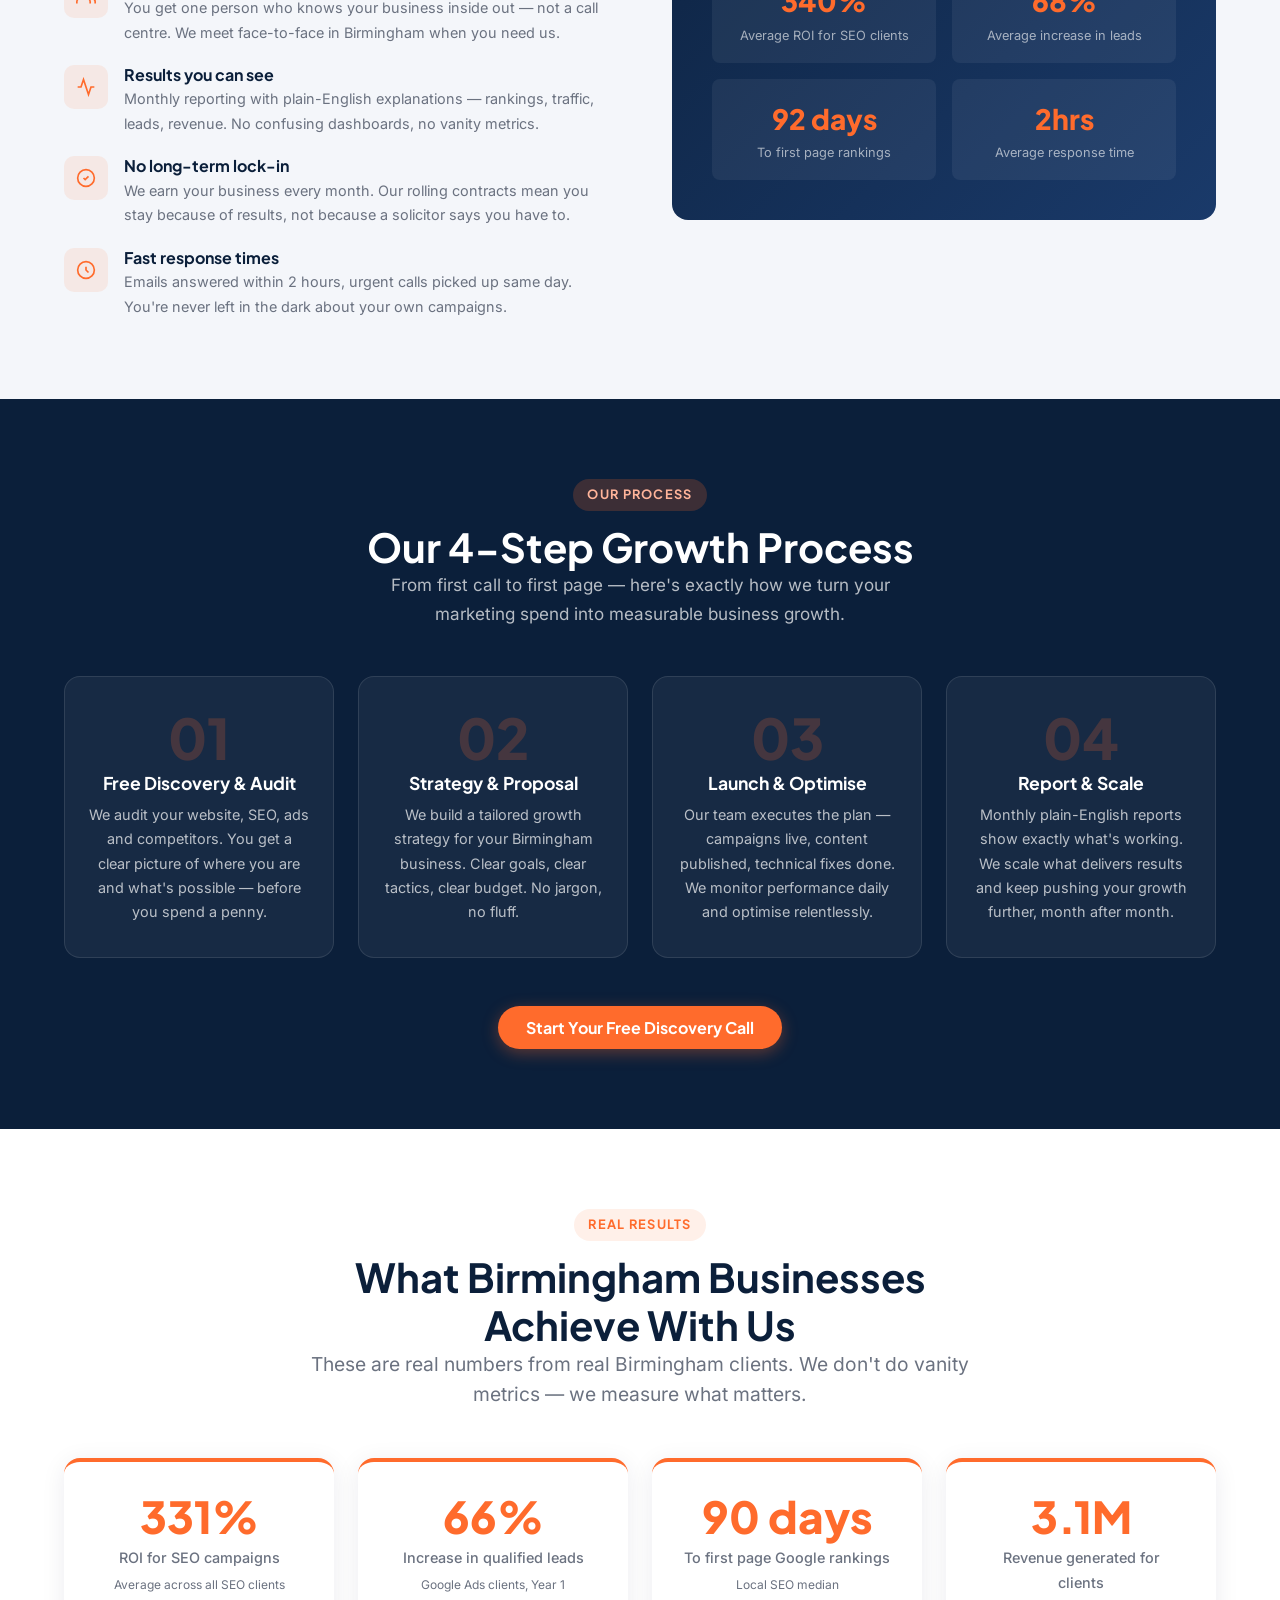
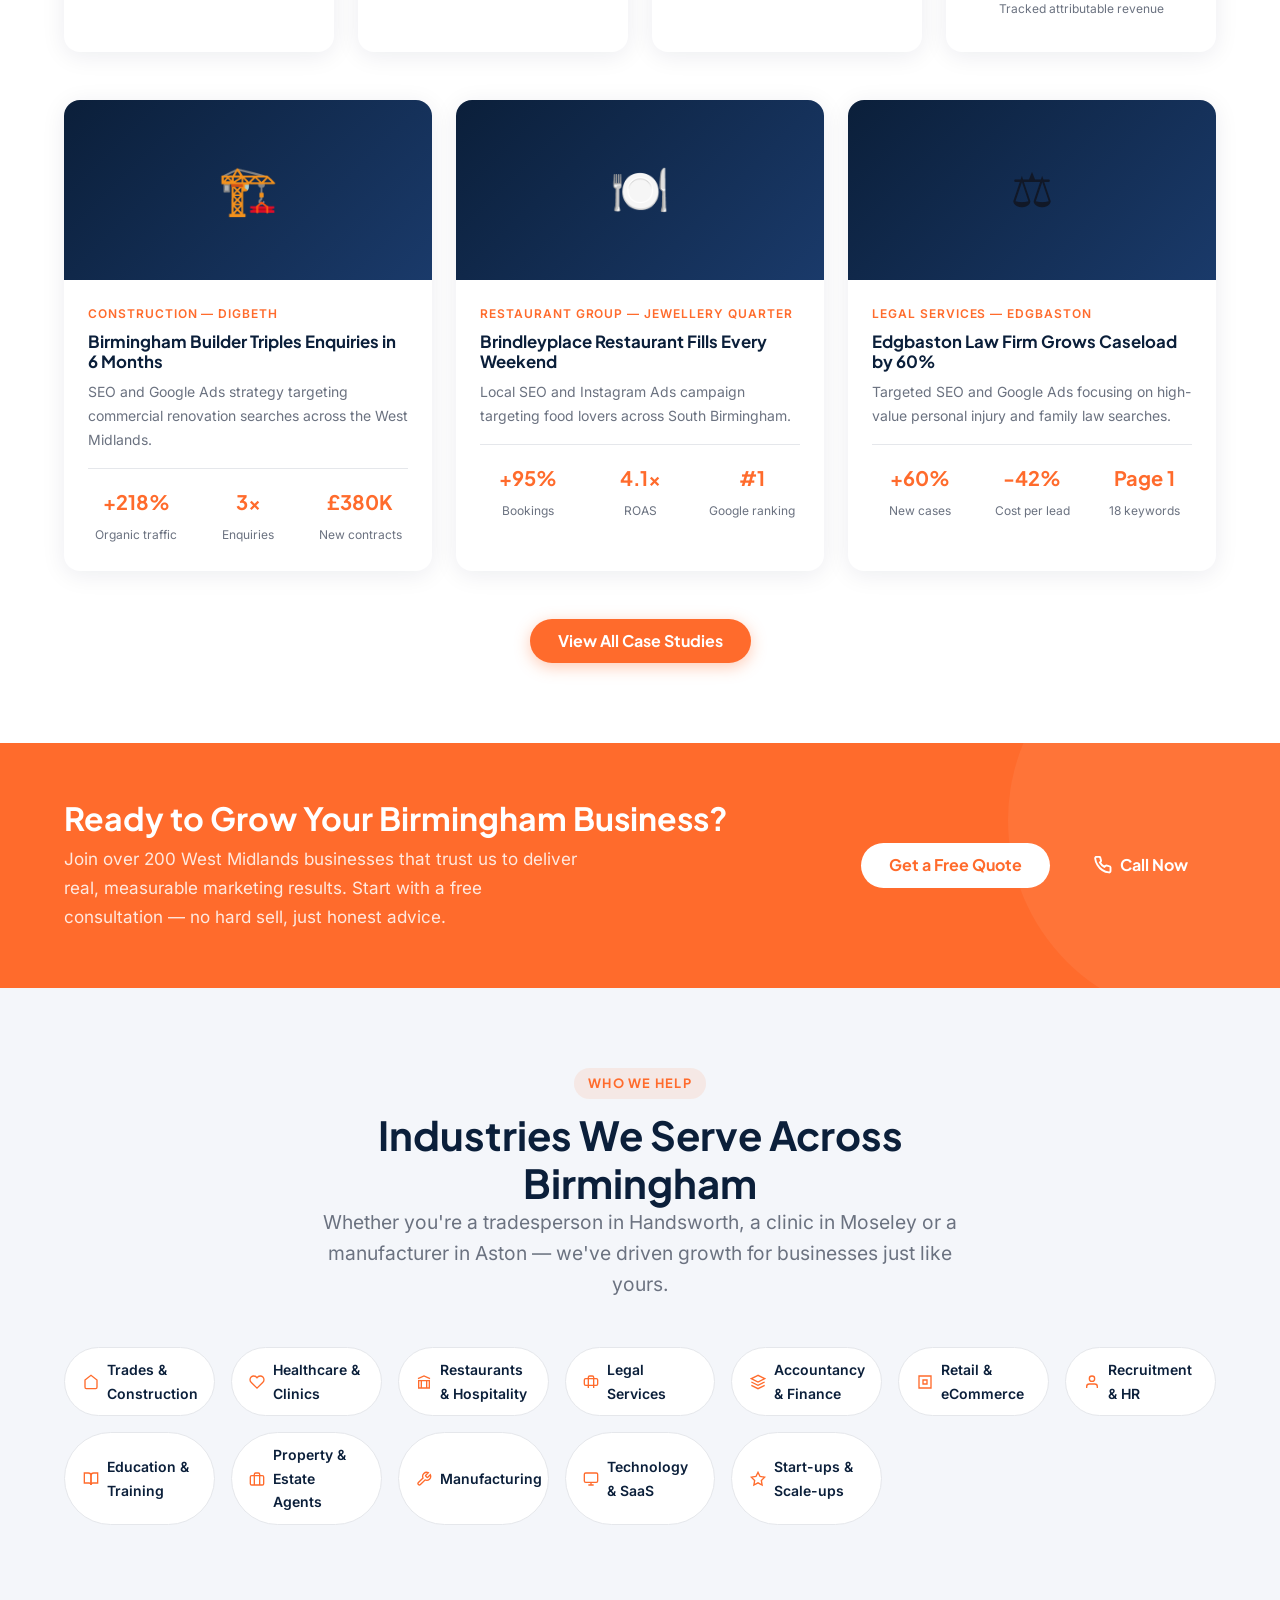
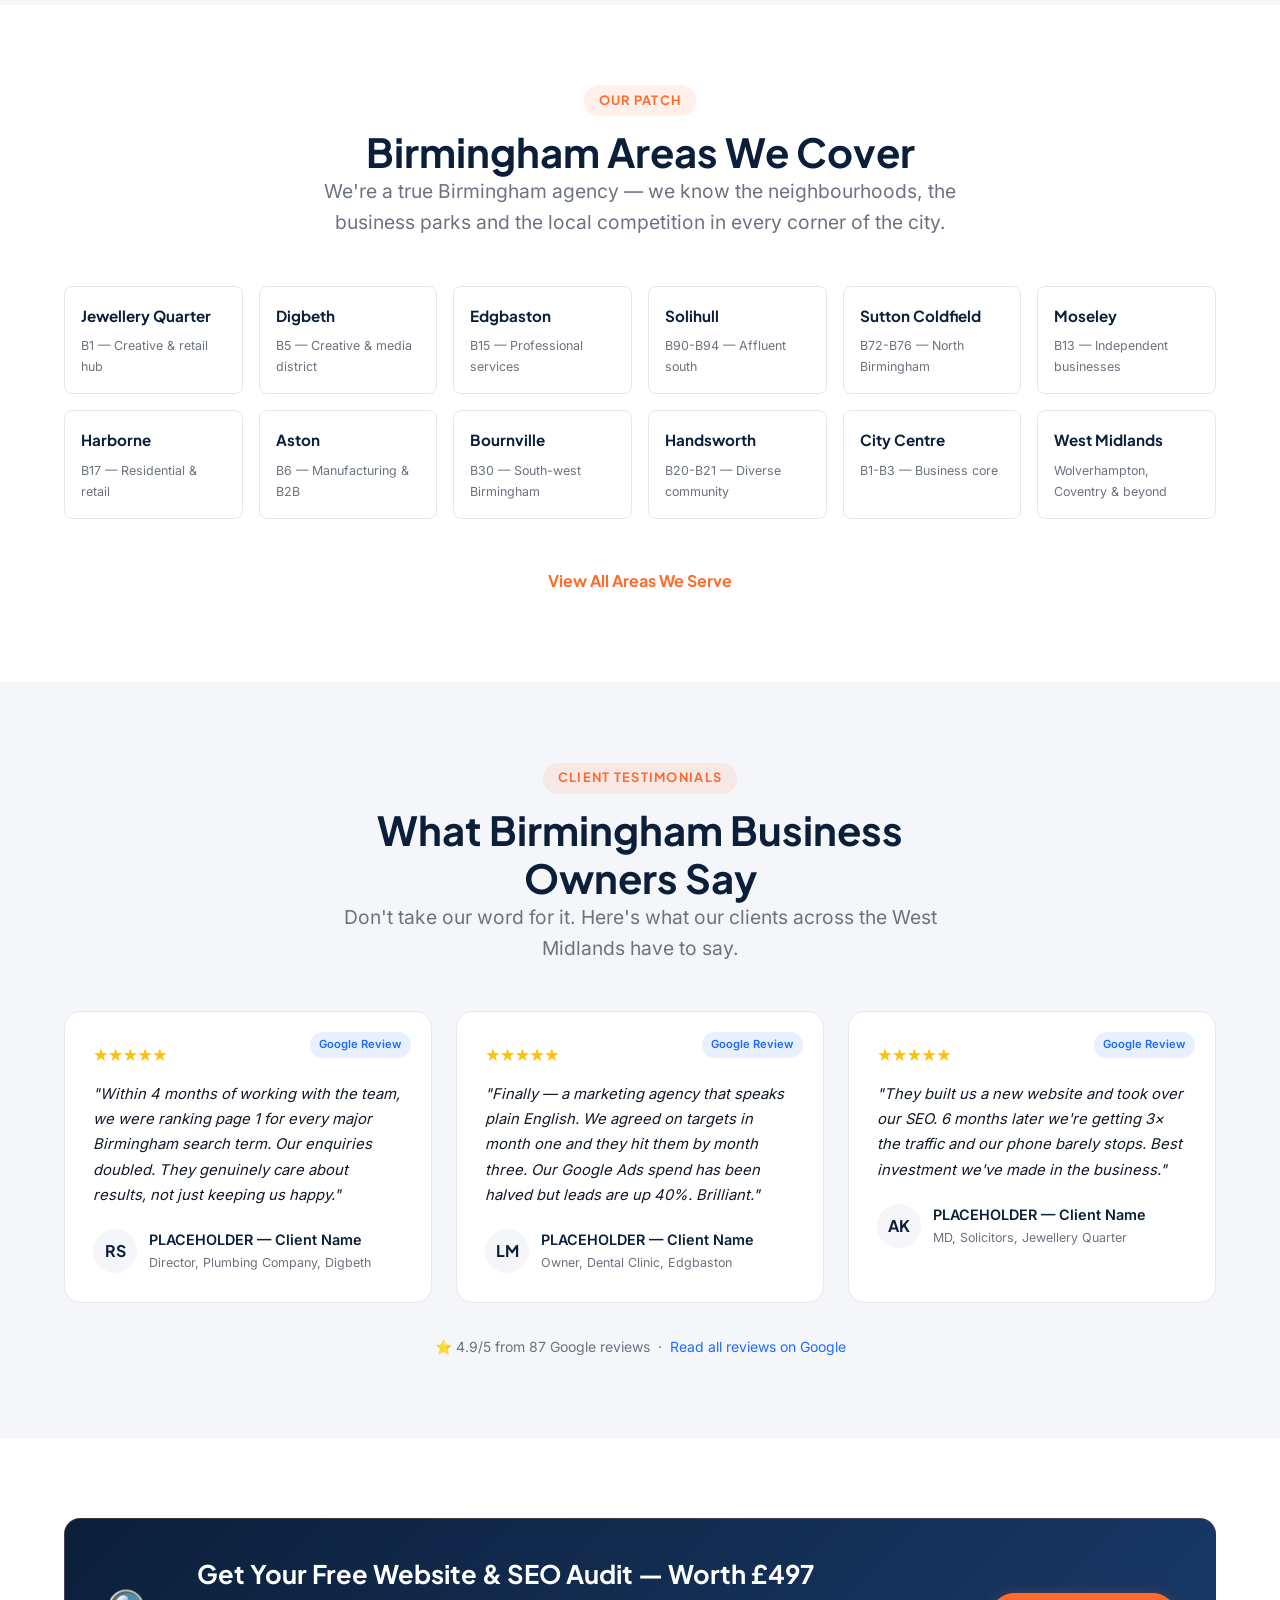
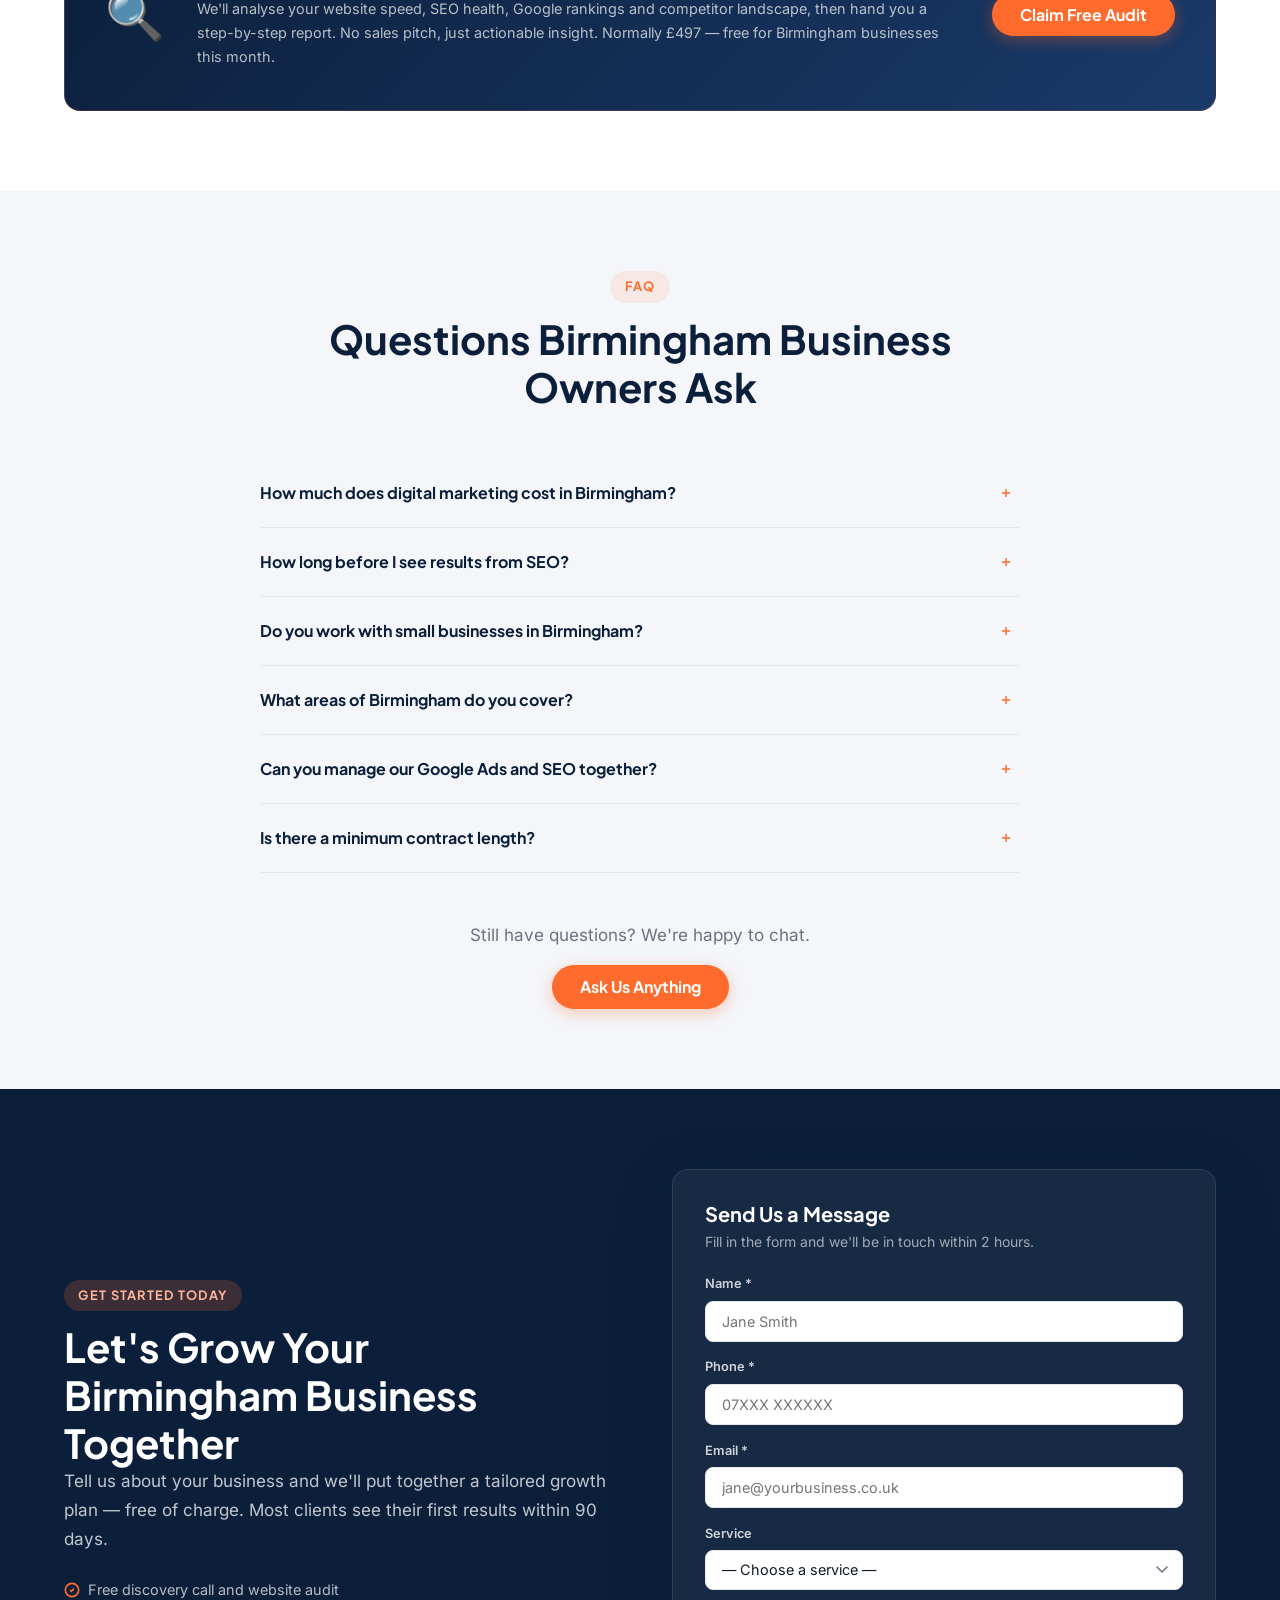
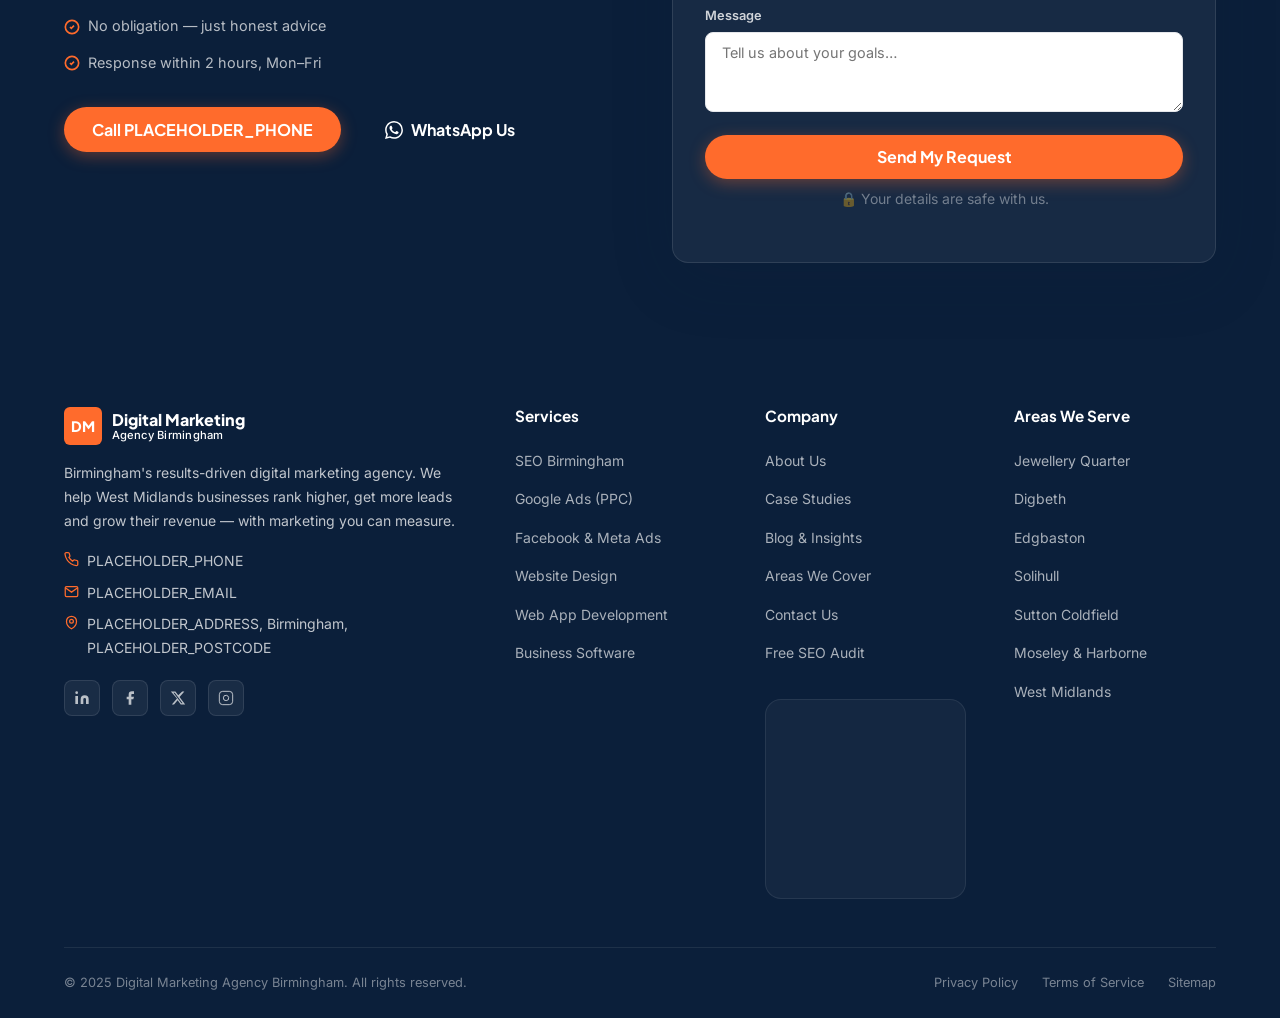
==== commit e62551d6: "Inline critical CSS + async main.css to fix LCP 3.4s Root cause: main.css was render-blocking (310ms" ====
--- a/index.html
+++ b/index.html
@@ -24,7 +24,8 @@
   <link rel="preload" href="/assets/fonts/plus-jakarta-sans-latin.woff2" as="font" type="font/woff2" crossorigin>
   <link rel="preload" href="/assets/fonts/inter-latin.woff2" as="font" type="font/woff2" crossorigin>
   <!-- Fonts & Styles -->
-  <link rel="stylesheet" href="/assets/css/main.css">
+  <link rel="preload" href="/assets/css/main.css" as="style" onload="this.onload=null;this.rel='stylesheet'">
+  <noscript><link rel="stylesheet" href="/assets/css/main.css"></noscript>
 
   <!-- GA4 -->
   <script async src="https://www.googletagmanager.com/gtag/js?id=G-PLACEHOLDER"></script>
@@ -111,6 +112,7 @@
     ]
   }
   </script>
+  <style data-critical="1">*,*::before,*::after{box-sizing:border-box;margin:0;padding:0}html{scroll-behavior:smooth}body{font-family:Inter,system-ui,sans-serif;font-size:17px;line-height:1.7;color:#111827;background:#fff;overflow-x:hidden}a{color:#1E6BFF;text-decoration:none}ul{list-style:none}.container{width:100%;max-width:1200px;margin:0 auto;padding:0 24px}#header{position:sticky;top:0;z-index:1000;background:#0B1F3A;height:76px;display:flex;align-items:center}.logo{display:flex;align-items:center;gap:.6rem;text-decoration:none}.logo-mark{background:#FF6B2C;color:#fff;font-weight:800;font-size:.9rem;padding:.3rem .5rem;border-radius:6px}.logo-text{color:#fff;font-size:.95rem;font-weight:500}.logo-text strong{color:#FF6B2C}.hero{background:linear-gradient(135deg,#0B1F3A 0%,#1a3a6b 100%);min-height:90vh;display:flex;align-items:center;padding:120px 0 80px;position:relative;overflow:hidden;color:#fff}.btn{display:inline-flex;align-items:center;gap:.5rem;padding:.85rem 1.75rem;border-radius:50px;font-weight:700;font-size:1rem;cursor:pointer;transition:all .25s;border:none}.btn-orange{background:#FF6B2C;color:#fff}.fade-up{opacity:0;transform:translateY(28px);transition:opacity .6s ease,transform .6s ease}.fade-up.visible{opacity:1;transform:none}</style>
 </head>
 <body class="page-body">
 
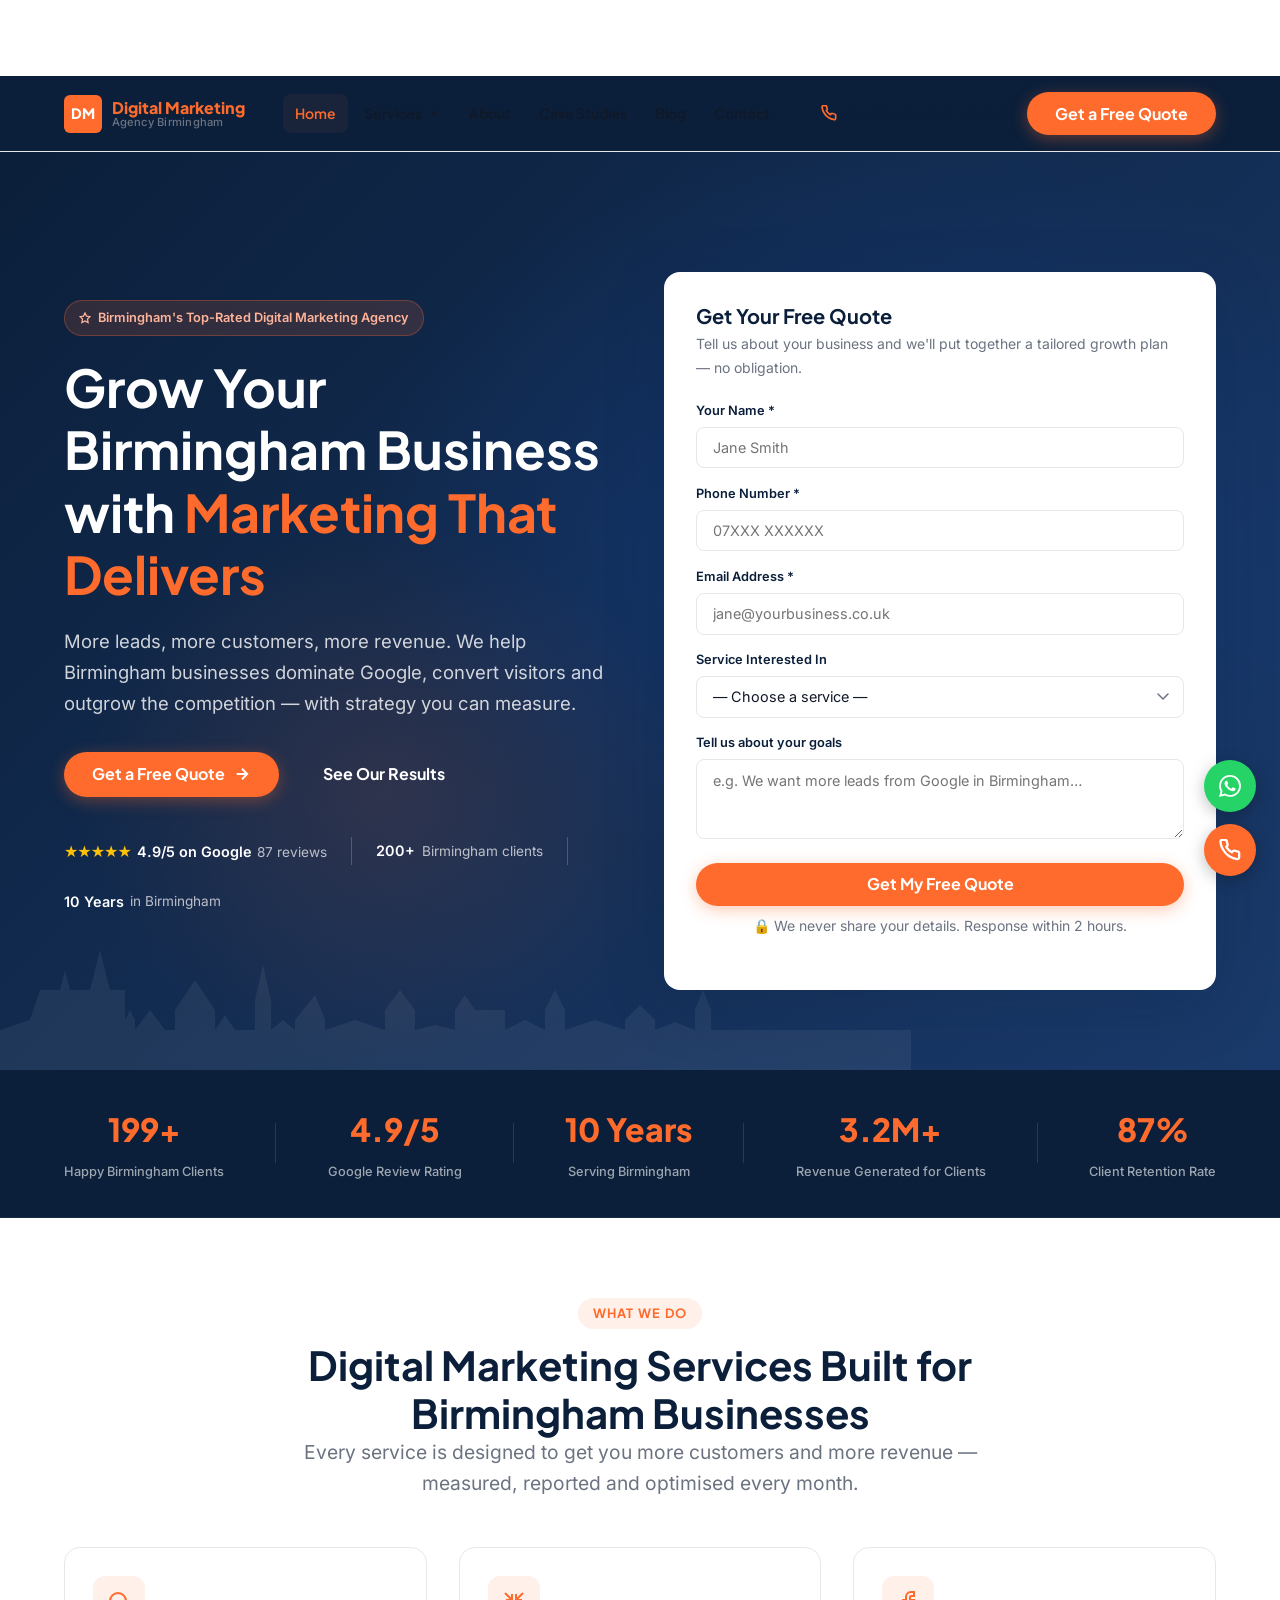
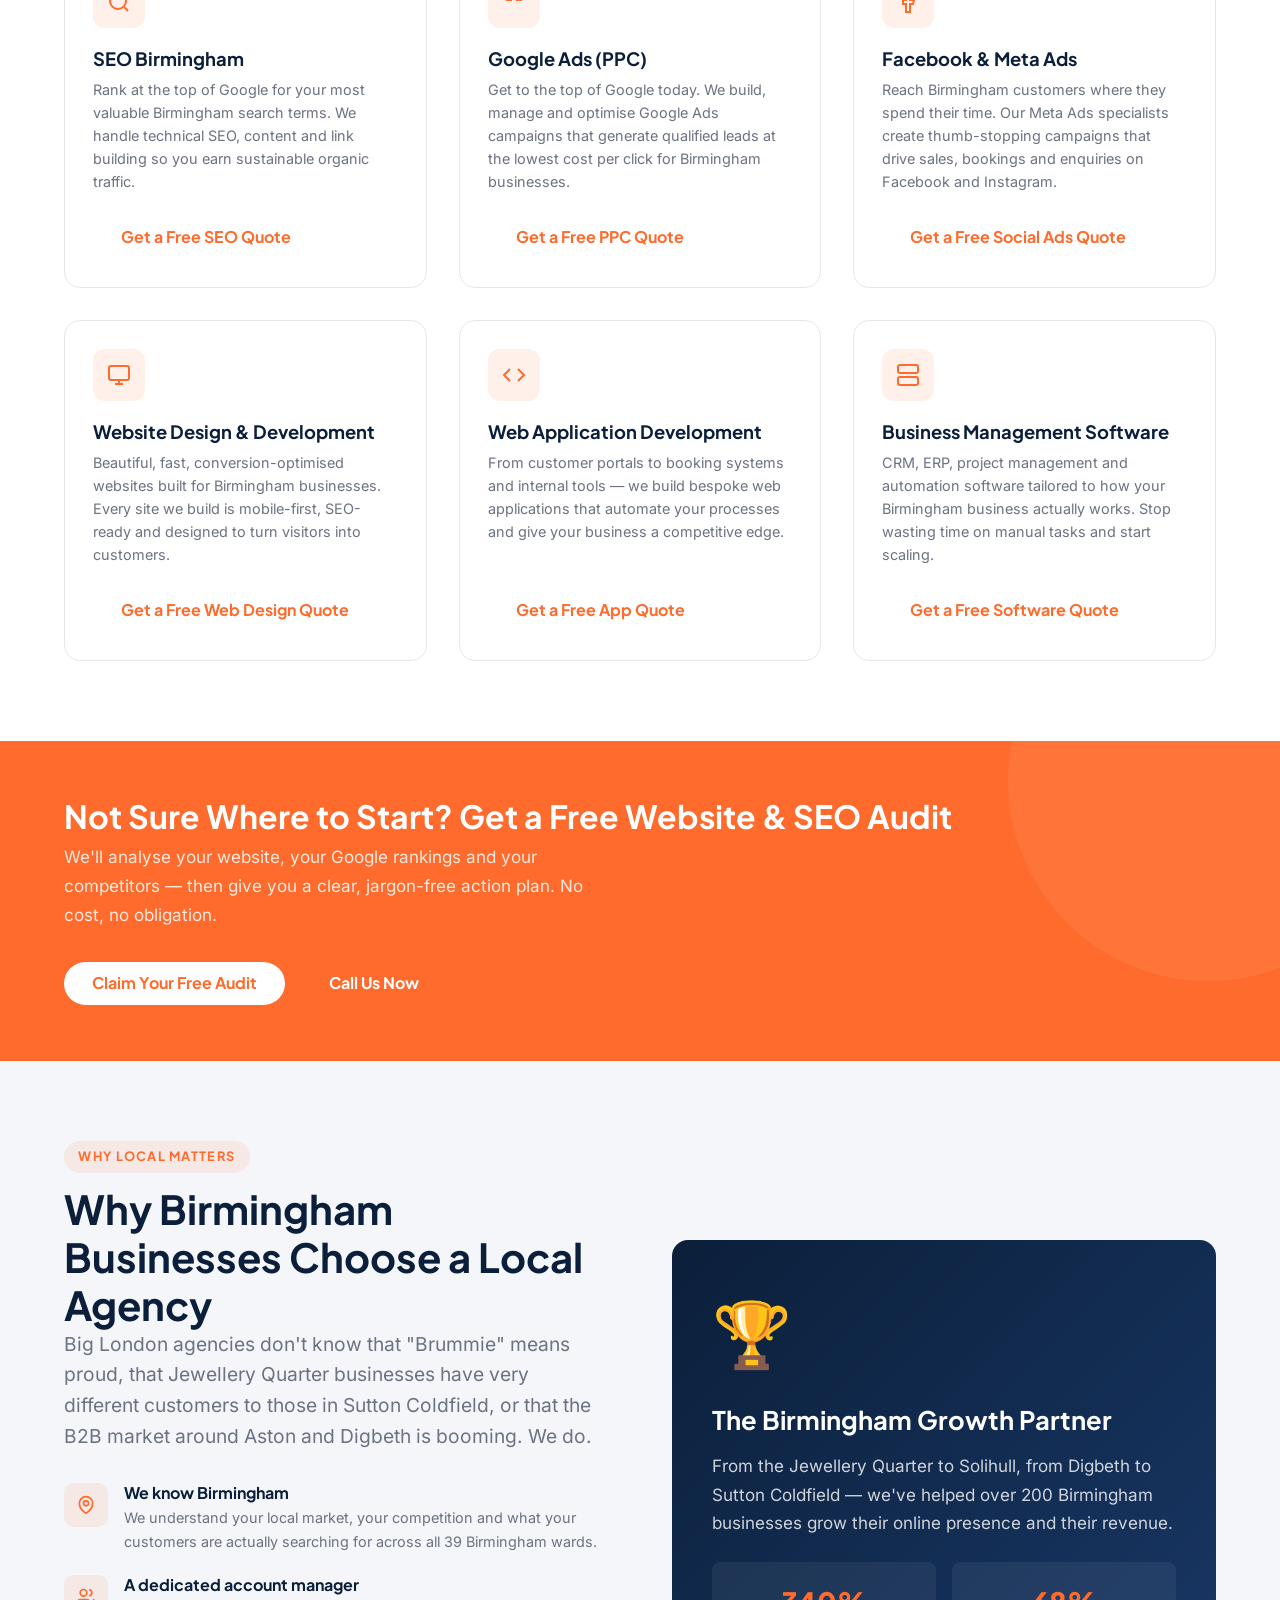
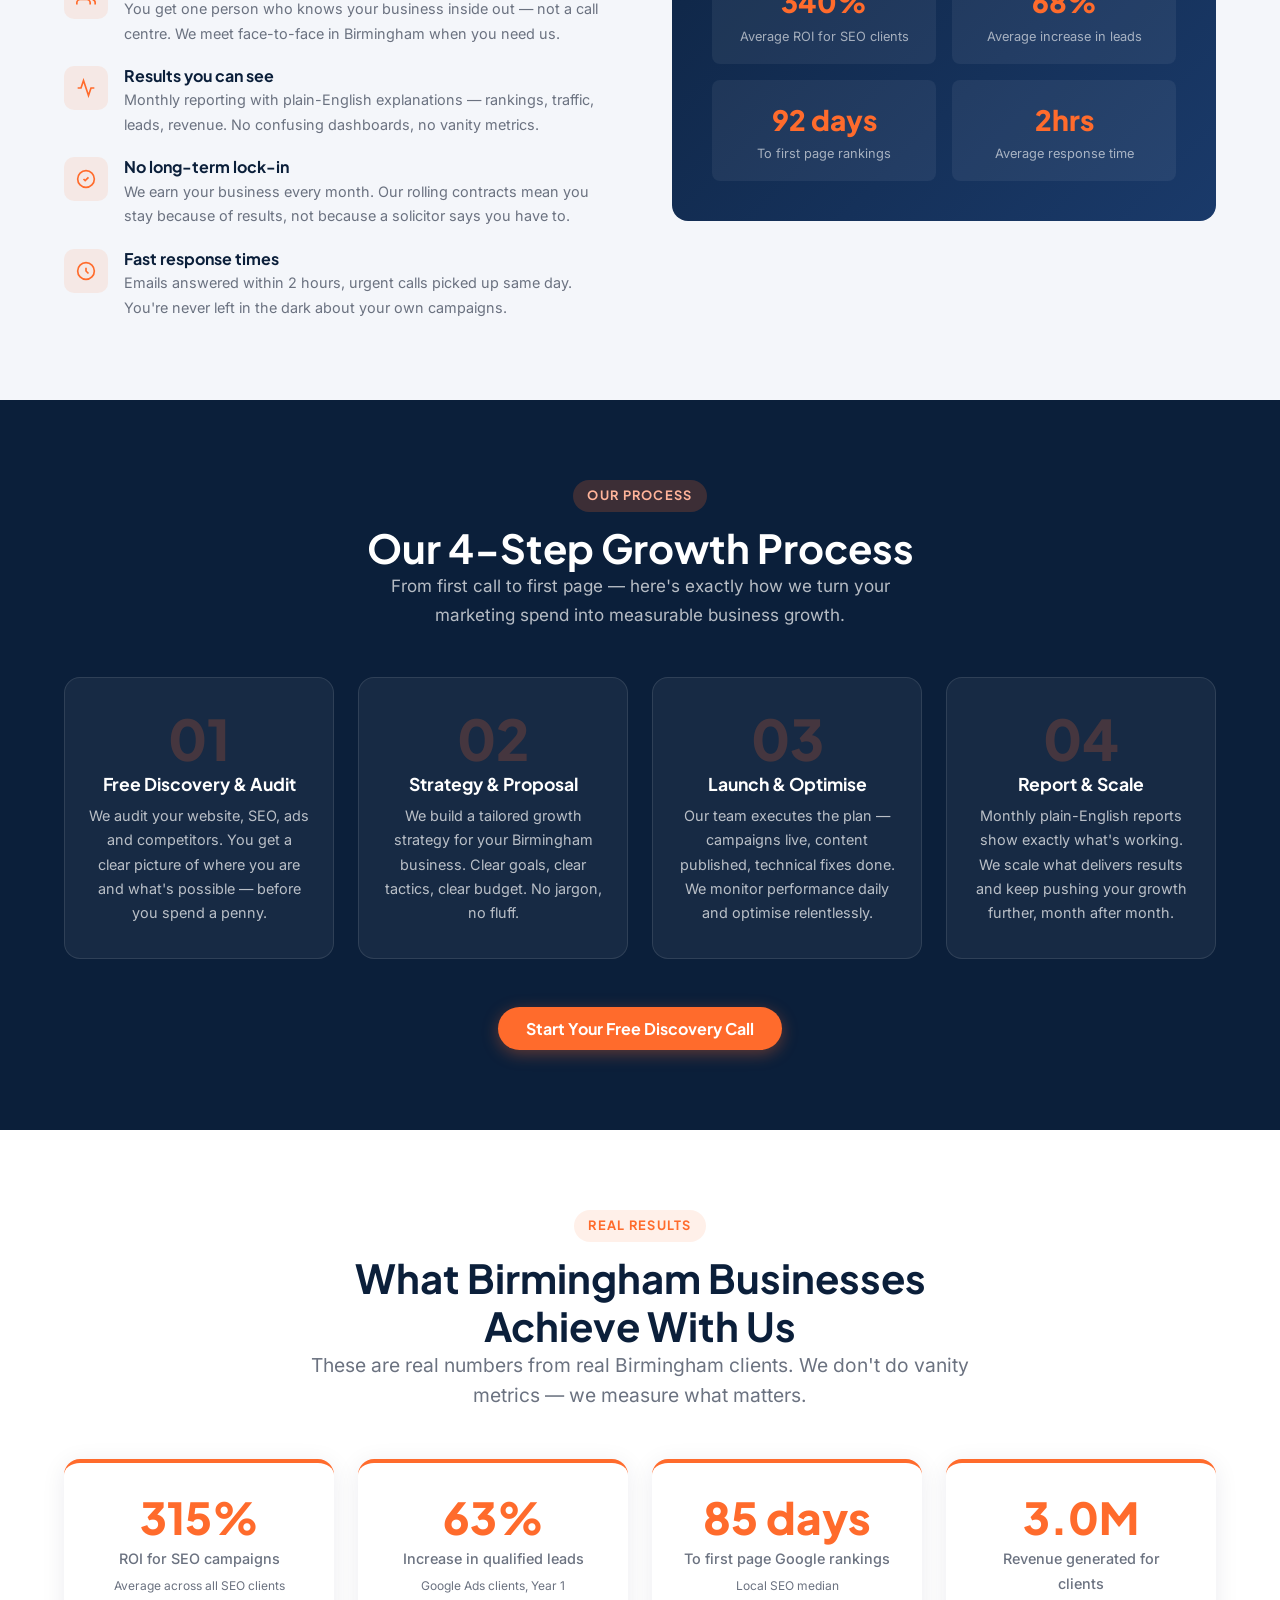
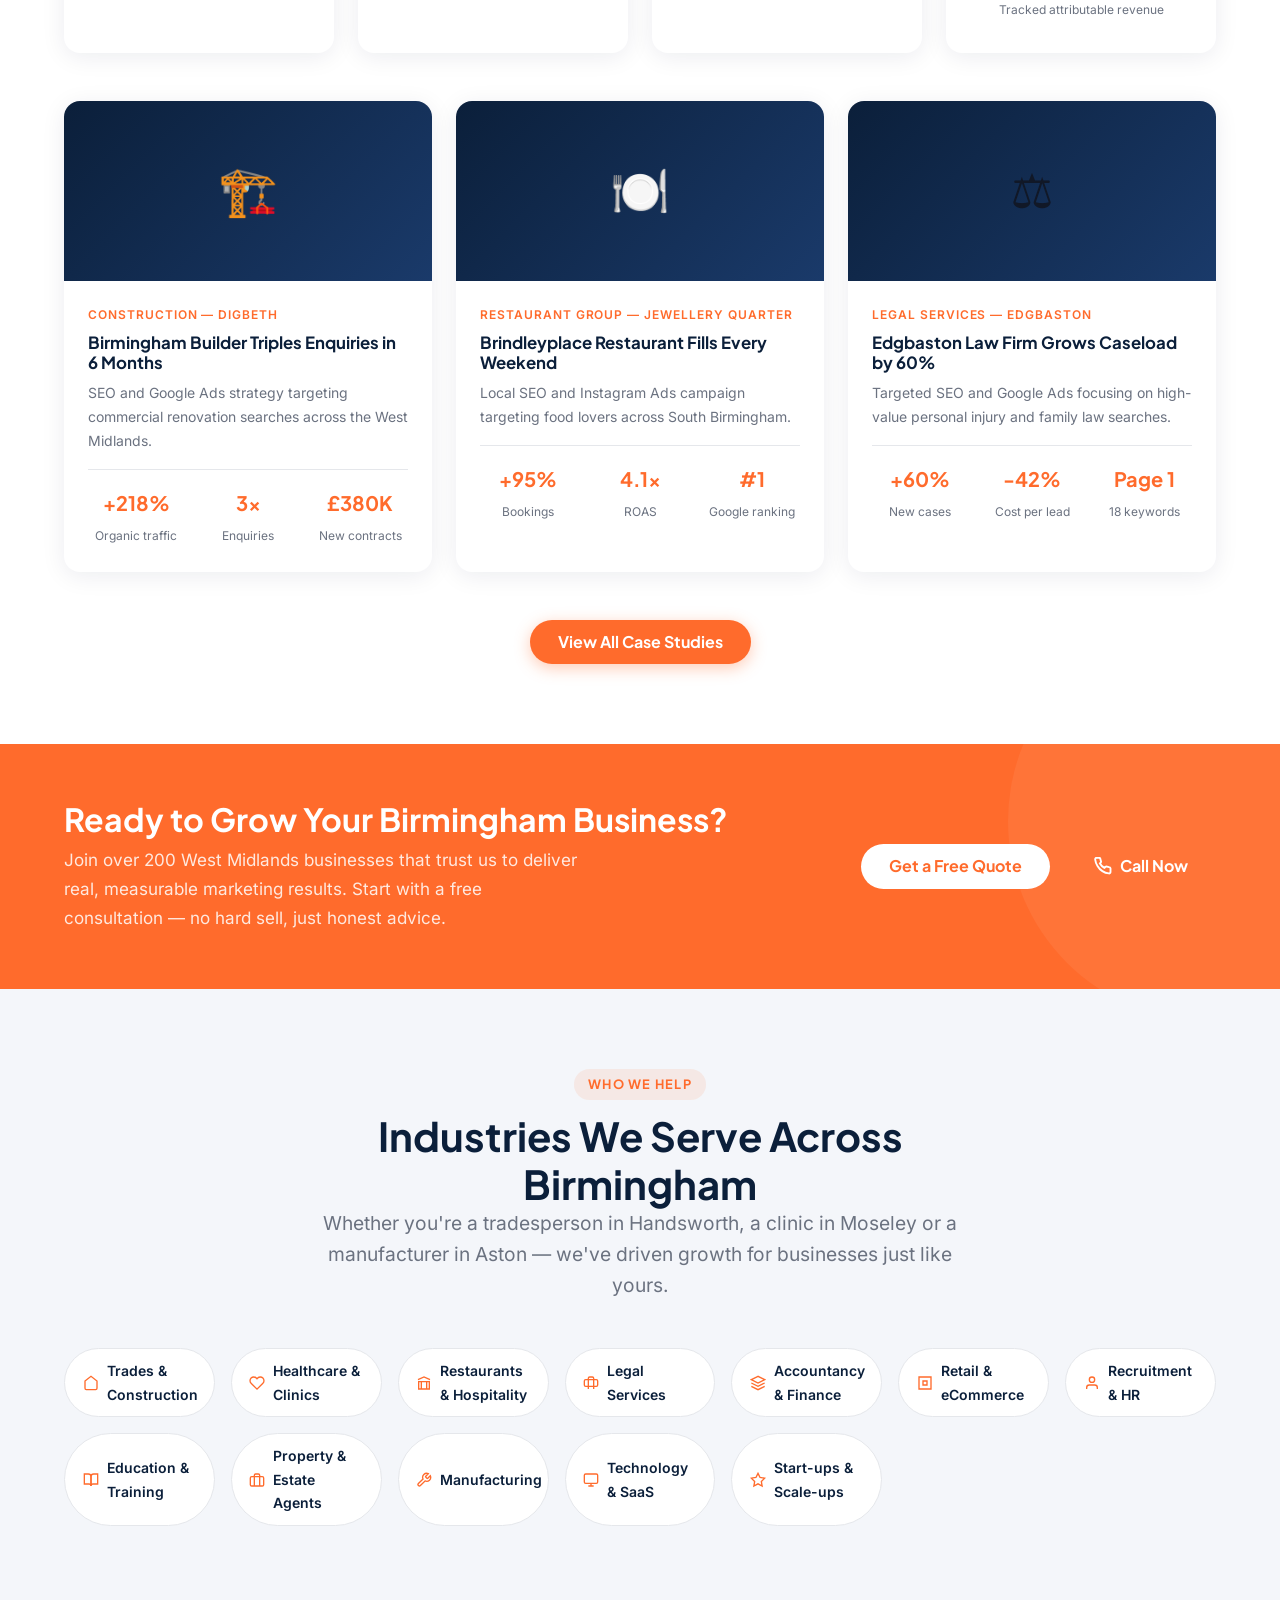
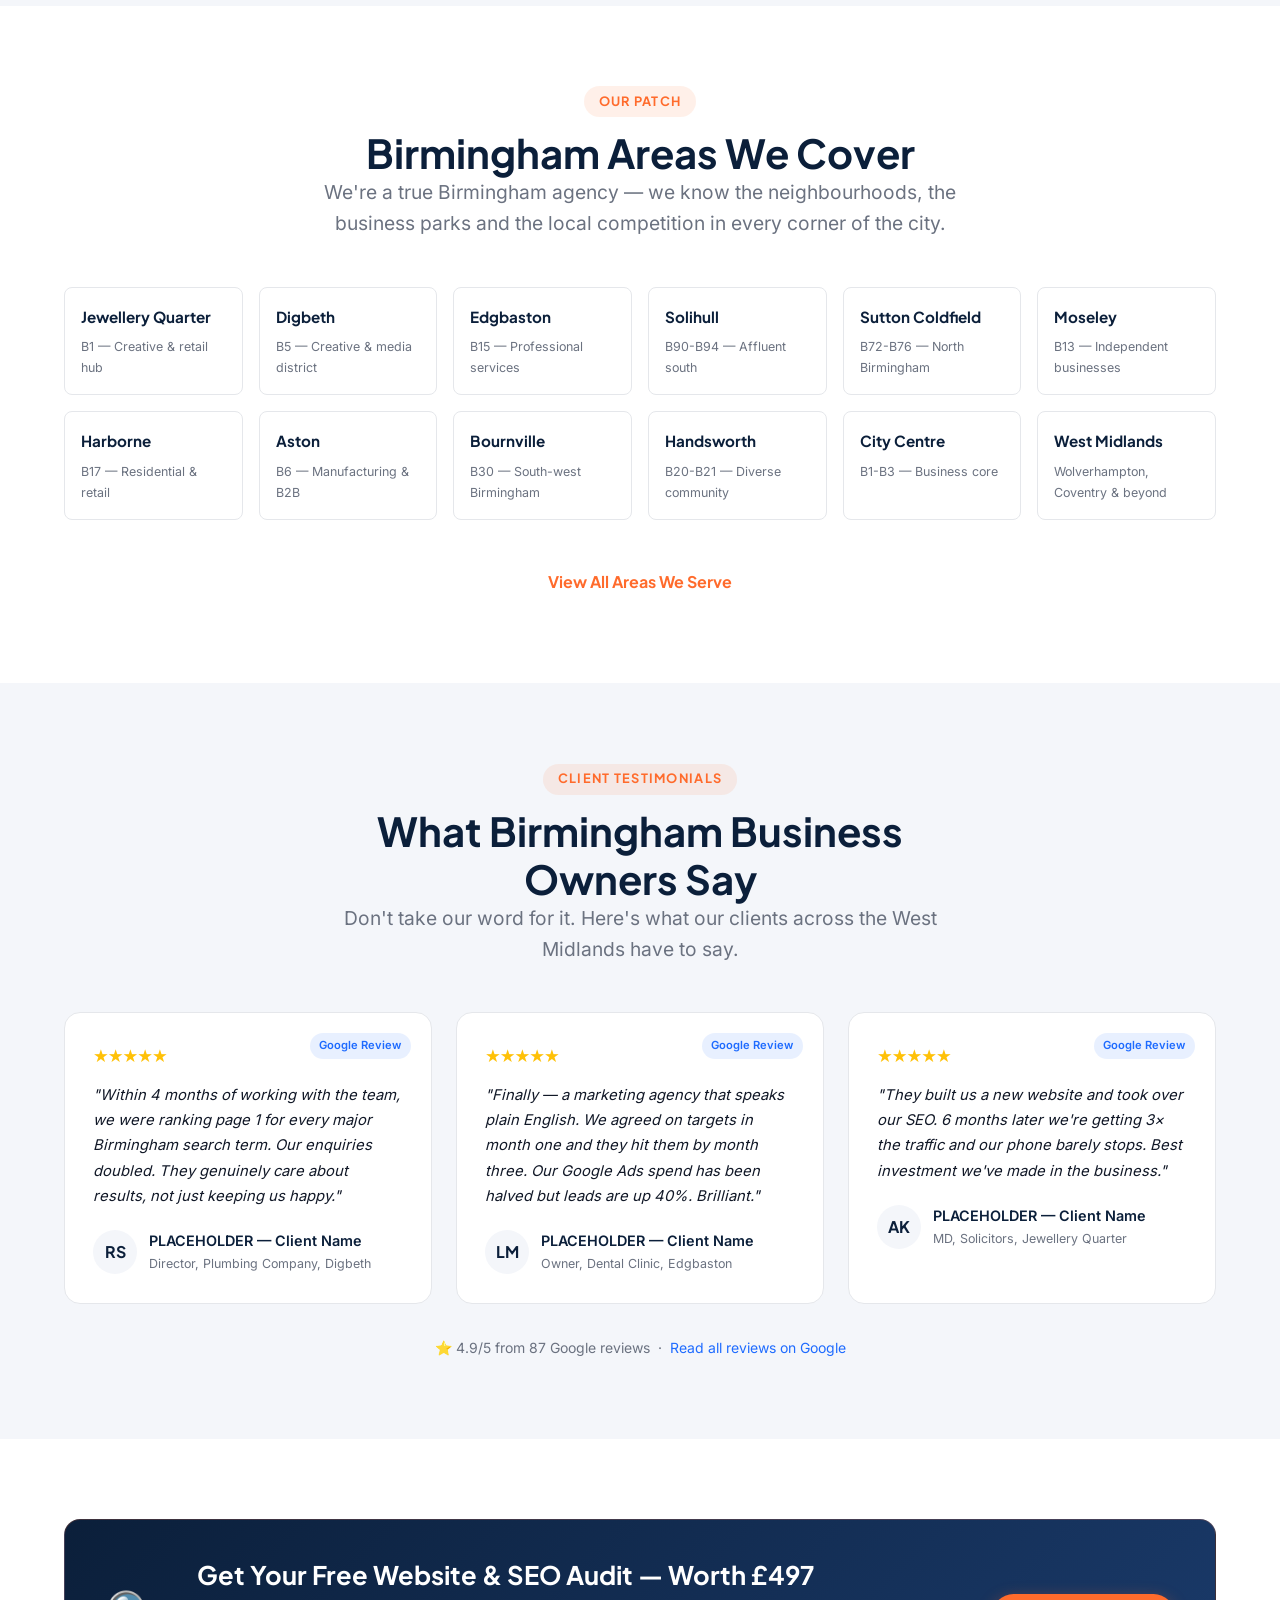
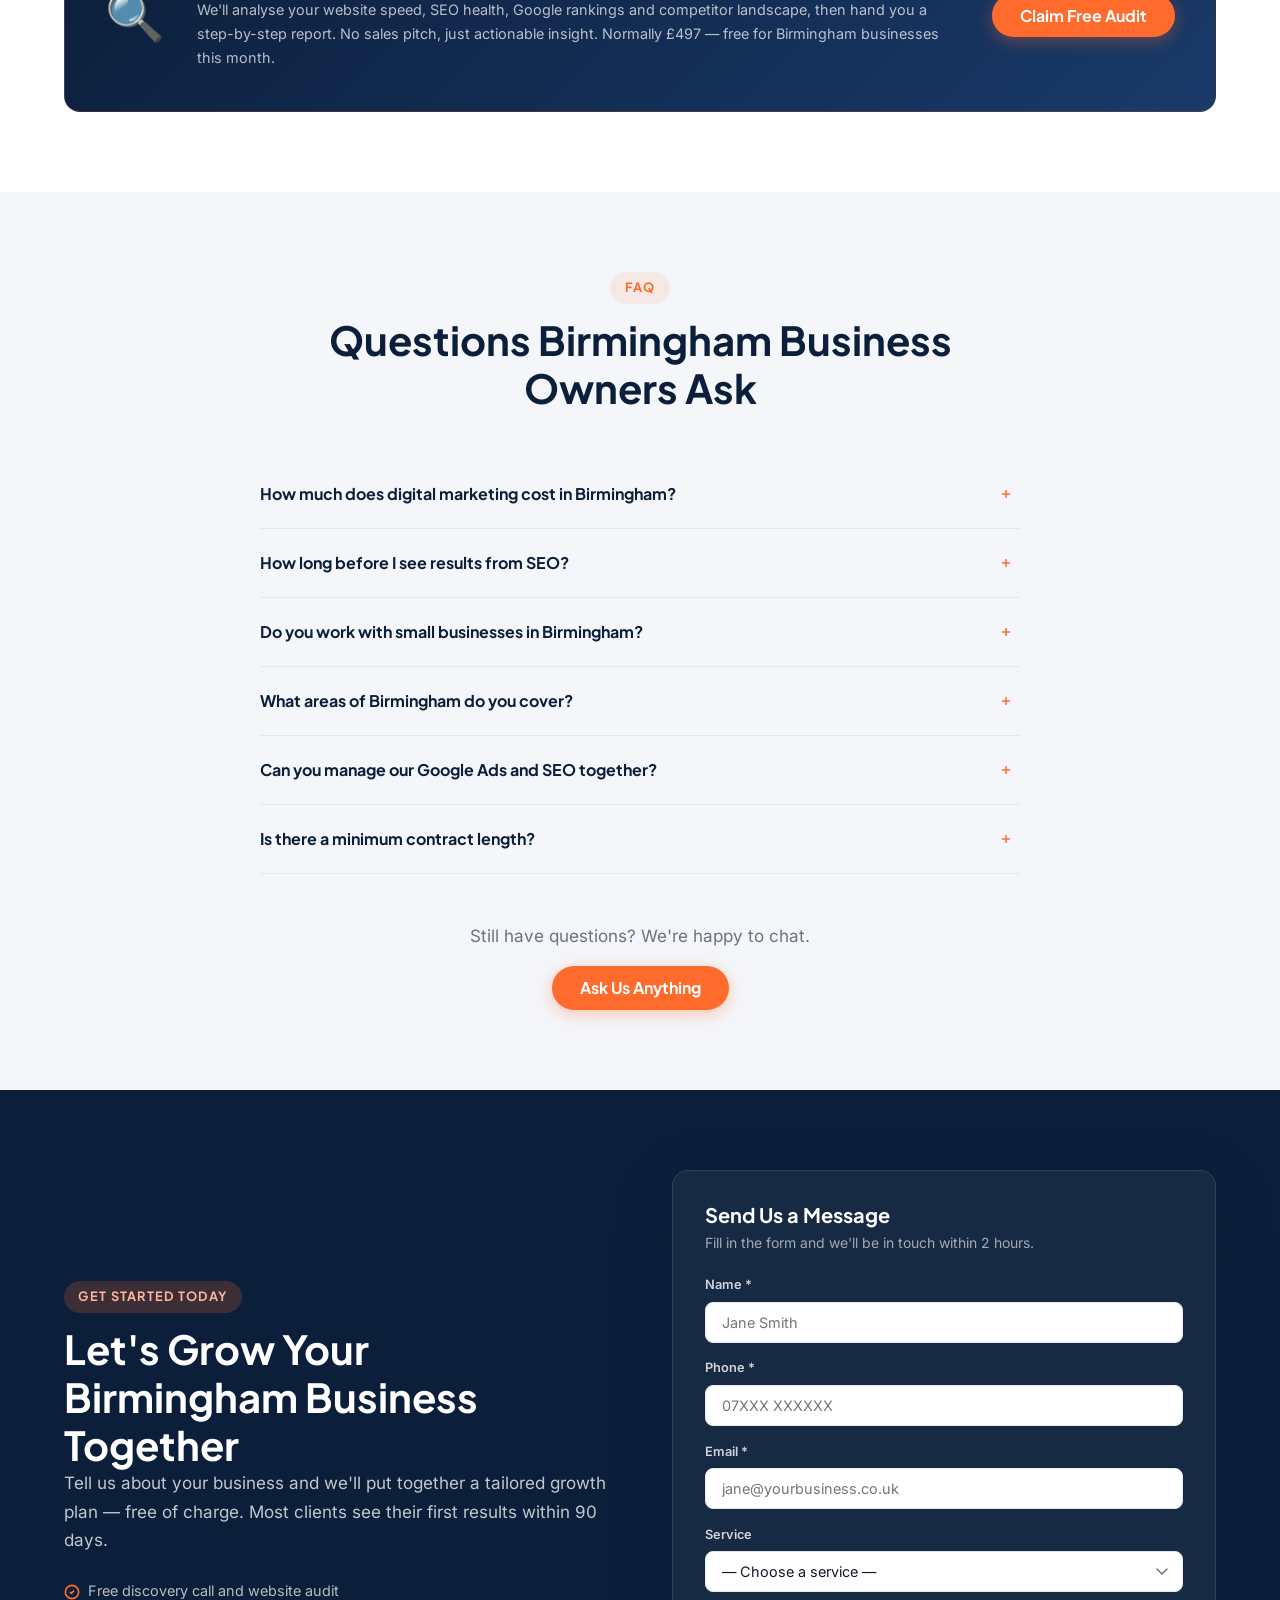
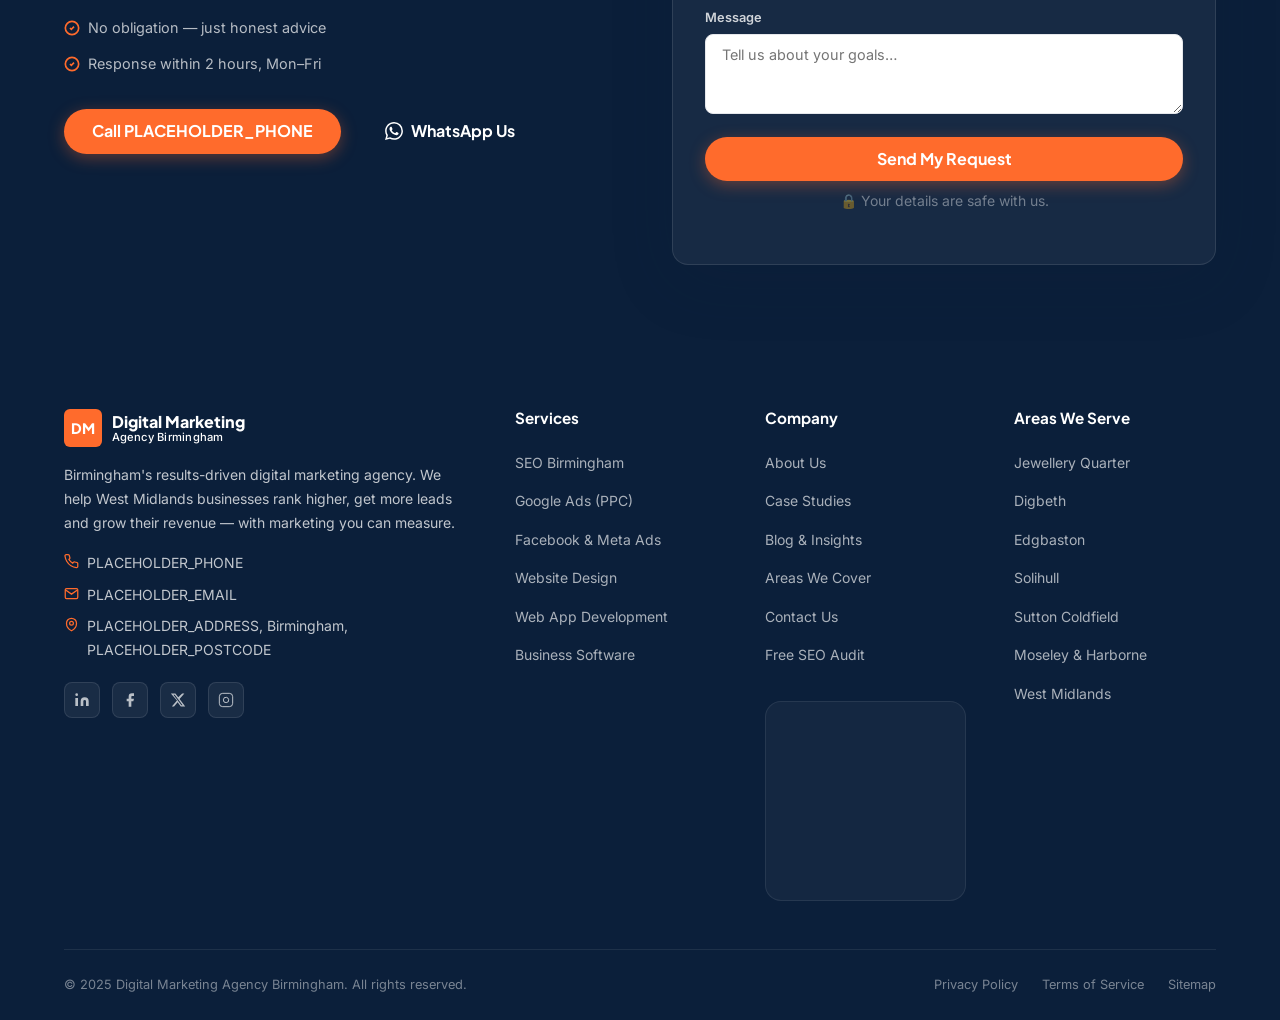
==== commit ad3c30f1: "perf: fix non-composited animations, defer GA4, revert async CSS - Replace `transition: all` with ex" ====
--- a/index.html
+++ b/index.html
@@ -24,12 +24,21 @@
   <link rel="preload" href="/assets/fonts/plus-jakarta-sans-latin.woff2" as="font" type="font/woff2" crossorigin>
   <link rel="preload" href="/assets/fonts/inter-latin.woff2" as="font" type="font/woff2" crossorigin>
   <!-- Fonts & Styles -->
-  <link rel="preload" href="/assets/css/main.css" as="style" onload="this.onload=null;this.rel='stylesheet'">
-  <noscript><link rel="stylesheet" href="/assets/css/main.css"></noscript>
+  <link rel="stylesheet" href="/assets/css/main.css">
 
   <!-- GA4 -->
-  <script async src="https://www.googletagmanager.com/gtag/js?id=G-PLACEHOLDER"></script>
-  <script>window.dataLayer=window.dataLayer||[];function gtag(){dataLayer.push(arguments)}gtag('js',new Date());gtag('config','G-PLACEHOLDER');</script>
+  <script>
+    window.addEventListener('load',function(){
+      setTimeout(function(){
+        var s=document.createElement('script');
+        s.src='https://www.googletagmanager.com/gtag/js?id=G-PLACEHOLDER';
+        s.async=true;document.head.appendChild(s);
+        window.dataLayer=window.dataLayer||[];
+        function gtag(){dataLayer.push(arguments)}
+        gtag('js',new Date());gtag('config','G-PLACEHOLDER',{send_page_view:true});
+      },2000);
+    });
+  </script>
 
   <!-- Schema Markup -->
   <script type="application/ld+json">
@@ -112,7 +121,7 @@
     ]
   }
   </script>
-  <style data-critical="1">*,*::before,*::after{box-sizing:border-box;margin:0;padding:0}html{scroll-behavior:smooth}body{font-family:Inter,system-ui,sans-serif;font-size:17px;line-height:1.7;color:#111827;background:#fff;overflow-x:hidden}a{color:#1E6BFF;text-decoration:none}ul{list-style:none}.container{width:100%;max-width:1200px;margin:0 auto;padding:0 24px}#header{position:sticky;top:0;z-index:1000;background:#0B1F3A;height:76px;display:flex;align-items:center}.logo{display:flex;align-items:center;gap:.6rem;text-decoration:none}.logo-mark{background:#FF6B2C;color:#fff;font-weight:800;font-size:.9rem;padding:.3rem .5rem;border-radius:6px}.logo-text{color:#fff;font-size:.95rem;font-weight:500}.logo-text strong{color:#FF6B2C}.hero{background:linear-gradient(135deg,#0B1F3A 0%,#1a3a6b 100%);min-height:90vh;display:flex;align-items:center;padding:120px 0 80px;position:relative;overflow:hidden;color:#fff}.btn{display:inline-flex;align-items:center;gap:.5rem;padding:.85rem 1.75rem;border-radius:50px;font-weight:700;font-size:1rem;cursor:pointer;transition:all .25s;border:none}.btn-orange{background:#FF6B2C;color:#fff}.fade-up{opacity:0;transform:translateY(28px);transition:opacity .6s ease,transform .6s ease}.fade-up.visible{opacity:1;transform:none}</style>
+  <style data-critical="1">*,*::before,*::after{box-sizing:border-box;margin:0;padding:0}html{scroll-behavior:smooth}body{font-family:Inter,system-ui,sans-serif;font-size:17px;line-height:1.7;color:#111827;background:#fff;overflow-x:hidden}a{color:#1E6BFF;text-decoration:none}ul{list-style:none}.container{width:100%;max-width:1200px;margin:0 auto;padding:0 24px}#header{position:sticky;top:0;z-index:1000;background:#0B1F3A;height:76px;display:flex;align-items:center}.logo{display:flex;align-items:center;gap:.6rem;text-decoration:none}.logo-mark{background:#FF6B2C;color:#fff;font-weight:800;font-size:.9rem;padding:.3rem .5rem;border-radius:6px}.logo-text{color:#fff;font-size:.95rem;font-weight:500}.logo-text strong{color:#FF6B2C}.hero{background:linear-gradient(135deg,#0B1F3A 0%,#1a3a6b 100%);min-height:90vh;display:flex;align-items:center;padding:120px 0 80px;position:relative;overflow:hidden;color:#fff}.btn{display:inline-flex;align-items:center;gap:.5rem;padding:.85rem 1.75rem;border-radius:50px;font-weight:700;font-size:1rem;cursor:pointer;transition:background-color .25s,color .25s,transform .25s,box-shadow .25s;border:none}.btn-orange{background:#FF6B2C;color:#fff}.fade-up{opacity:0;transform:translateY(28px);transition:opacity .6s ease,transform .6s ease}.fade-up.visible{opacity:1;transform:none}</style>
 </head>
 <body class="page-body">
 
--- a/assets/css/main.css
+++ b/assets/css/main.css
@@ -36,7 +36,7 @@
   --shadow:  0 4px 24px rgba(11,31,58,0.08);
   --shadow-md: 0 8px 32px rgba(11,31,58,0.12);
   --shadow-lg: 0 16px 64px rgba(11,31,58,0.16);
-  --transition: all 0.3s ease;
+  --transition: color 0.3s ease, background-color 0.3s ease, transform 0.3s ease, opacity 0.3s ease, box-shadow 0.3s ease, border-color 0.3s ease;
   --font-heading: 'Plus Jakarta Sans', 'Poppins', system-ui, sans-serif;
   --font-body: 'Inter', system-ui, sans-serif;
   --max-width: 1200px;
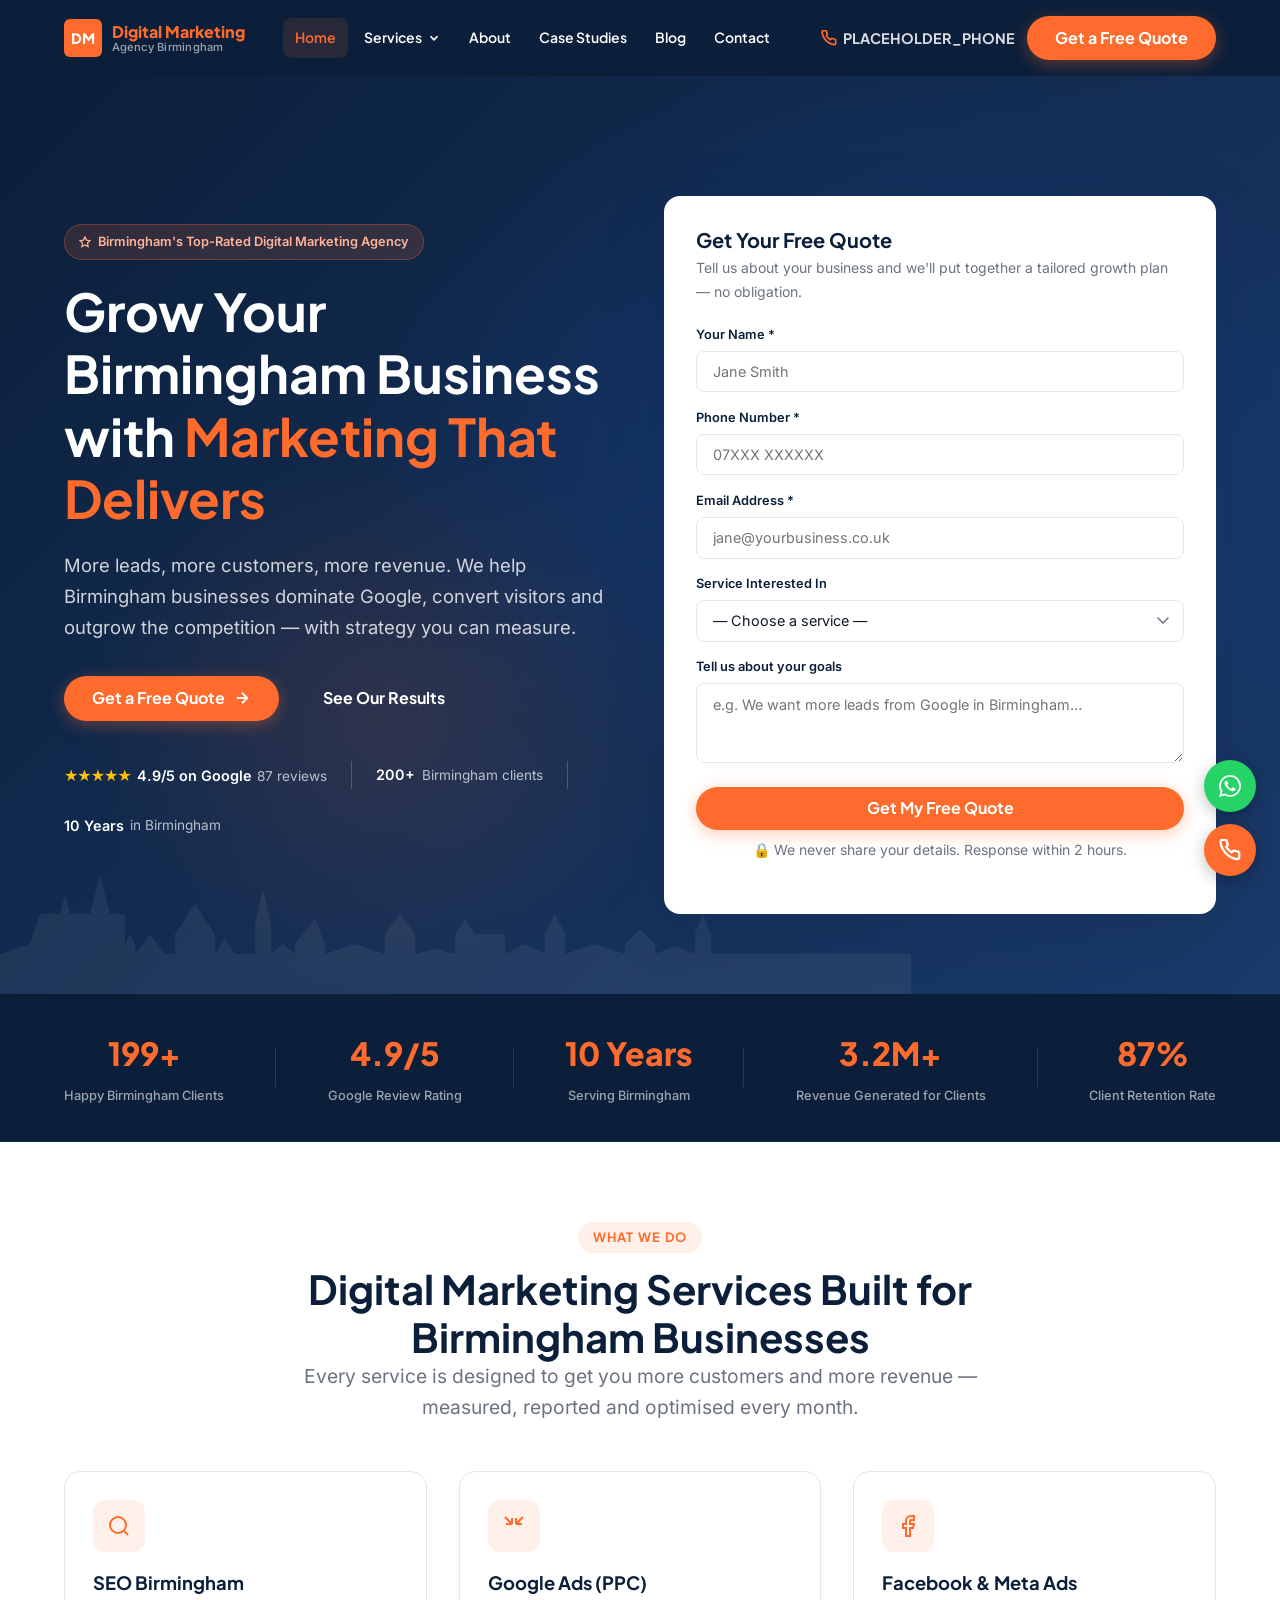
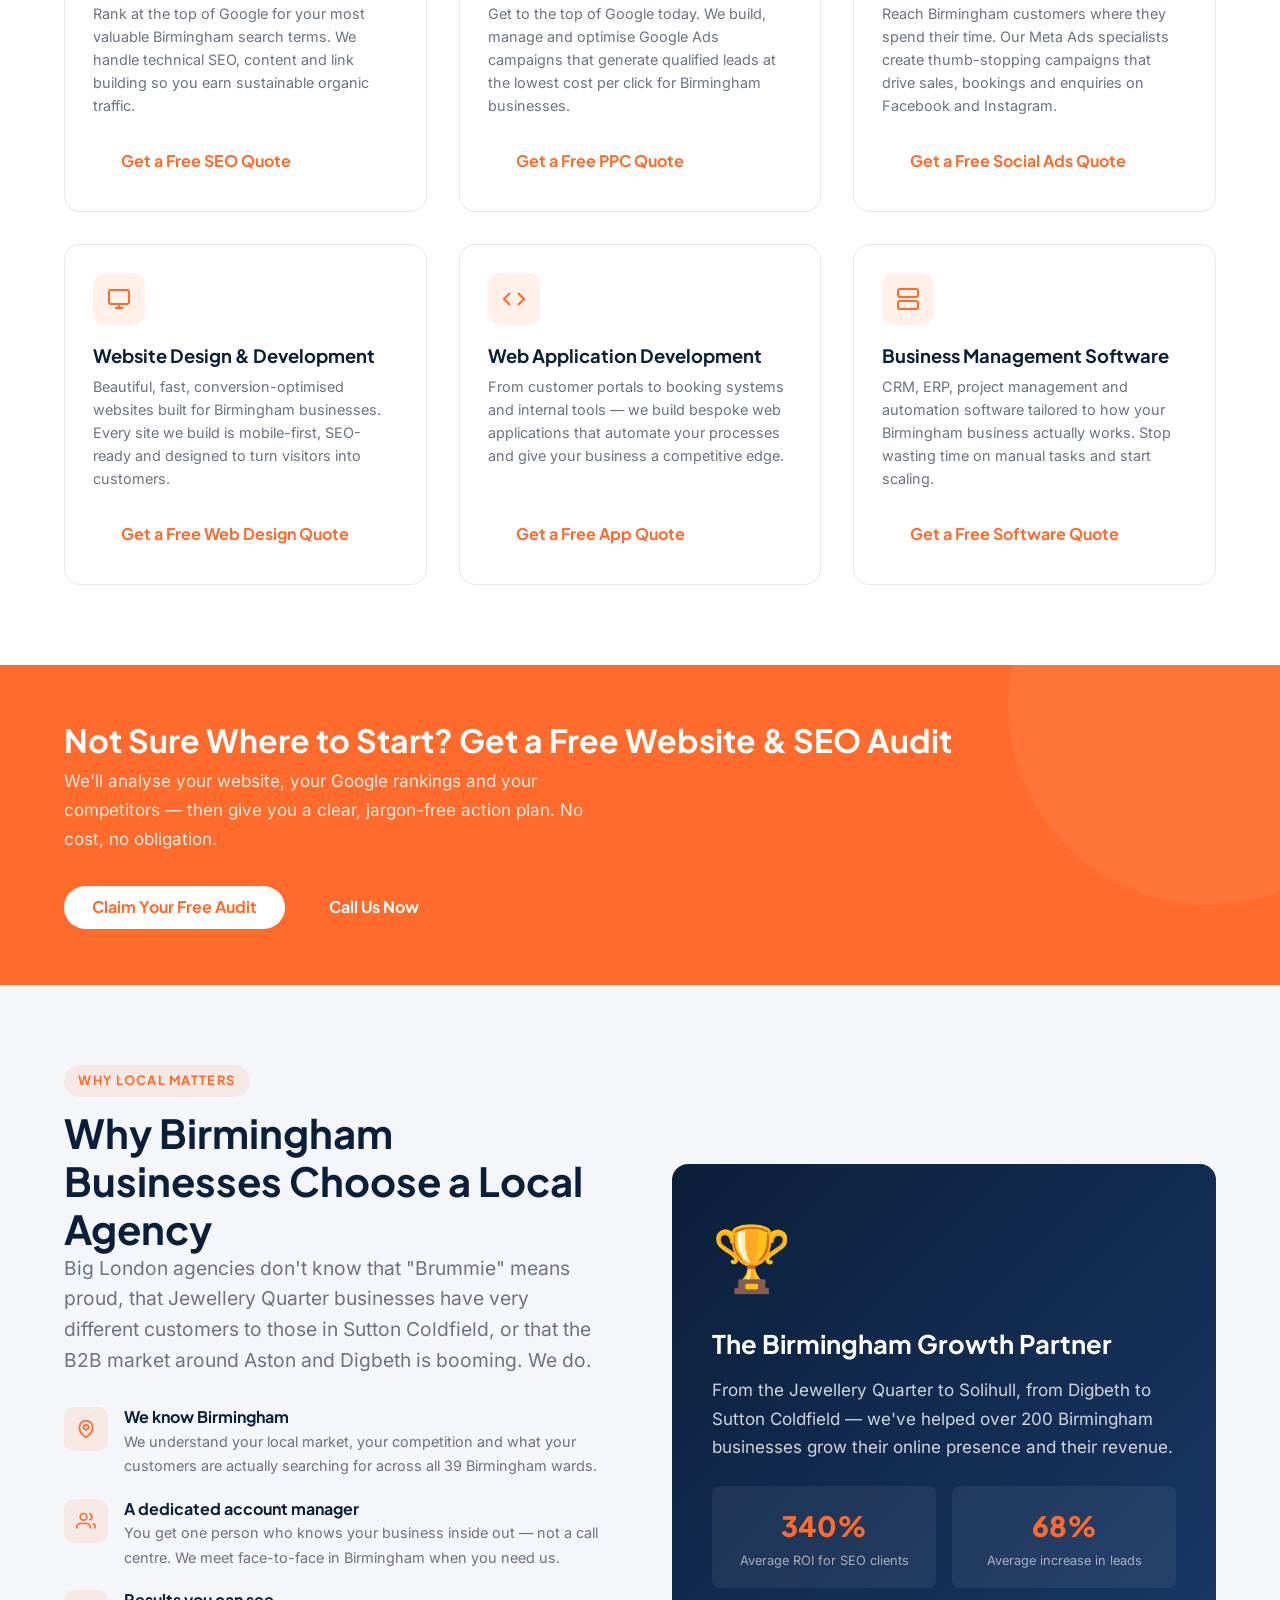
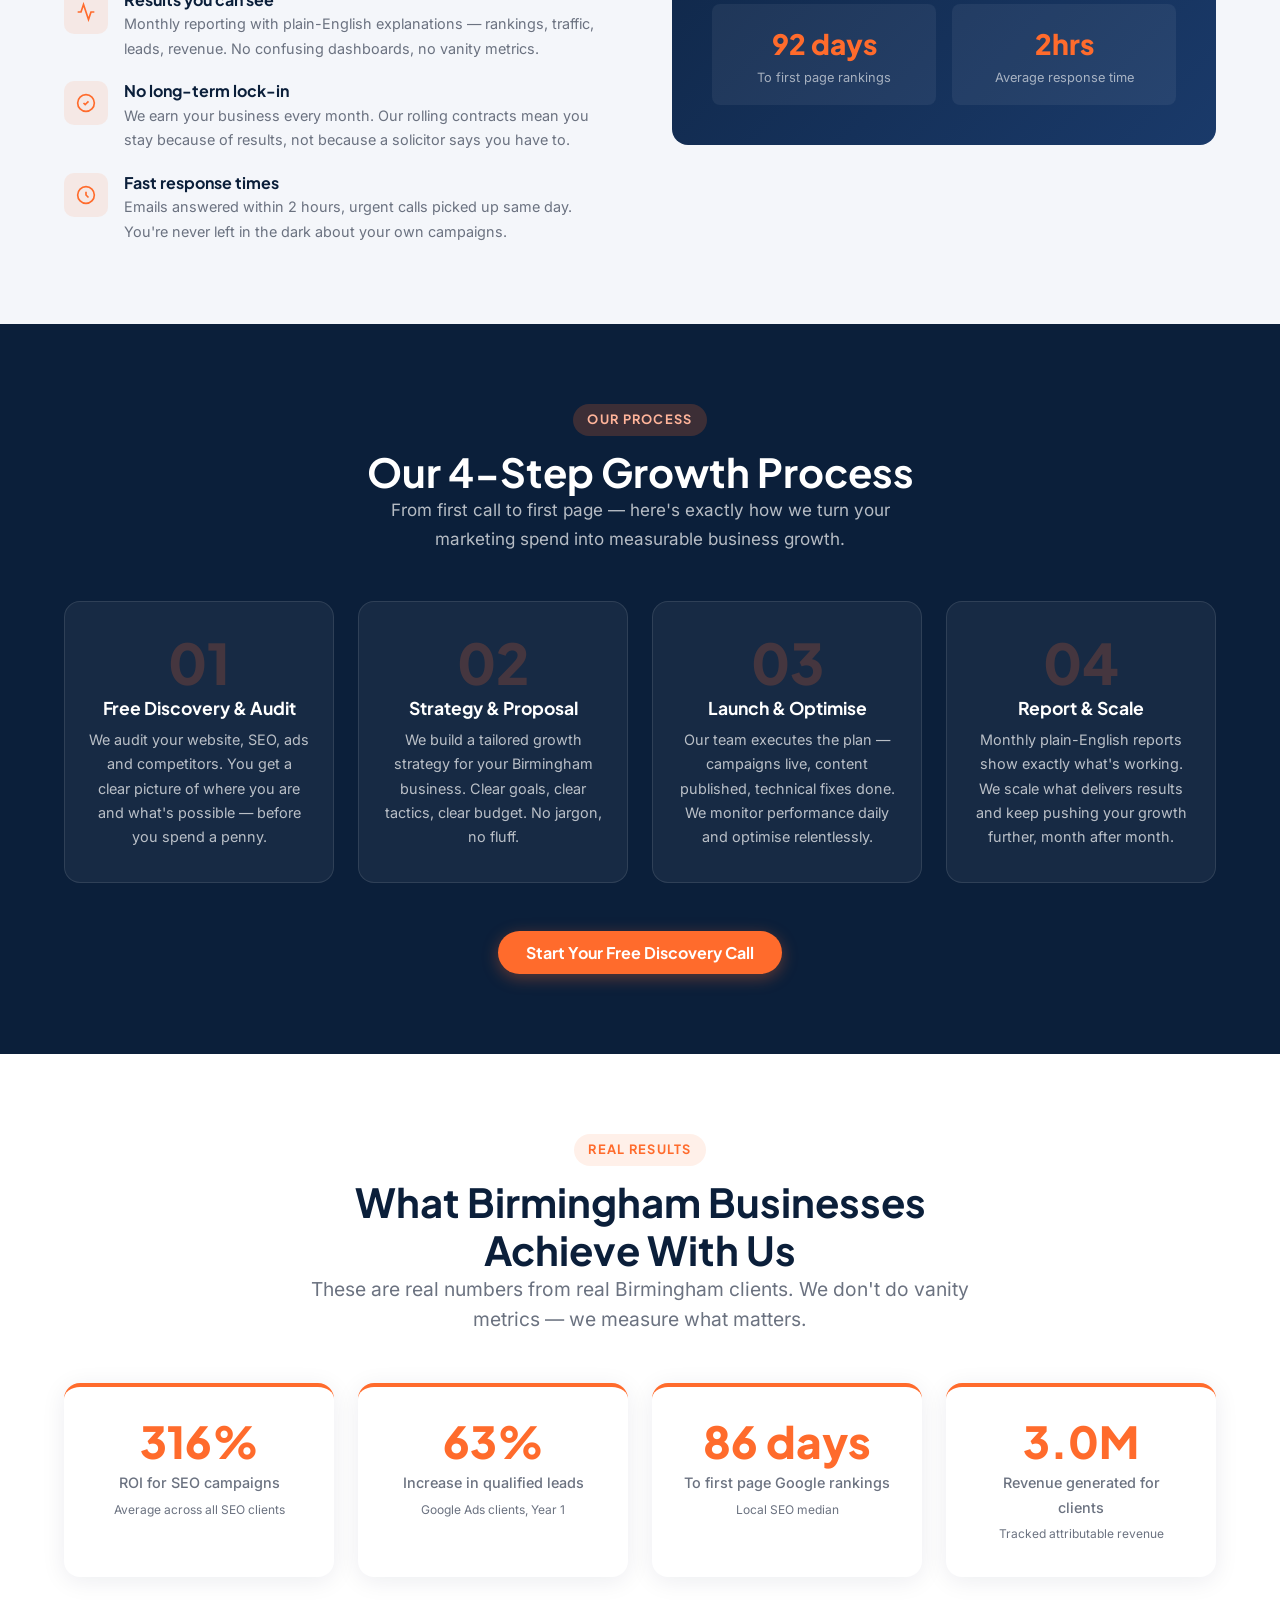
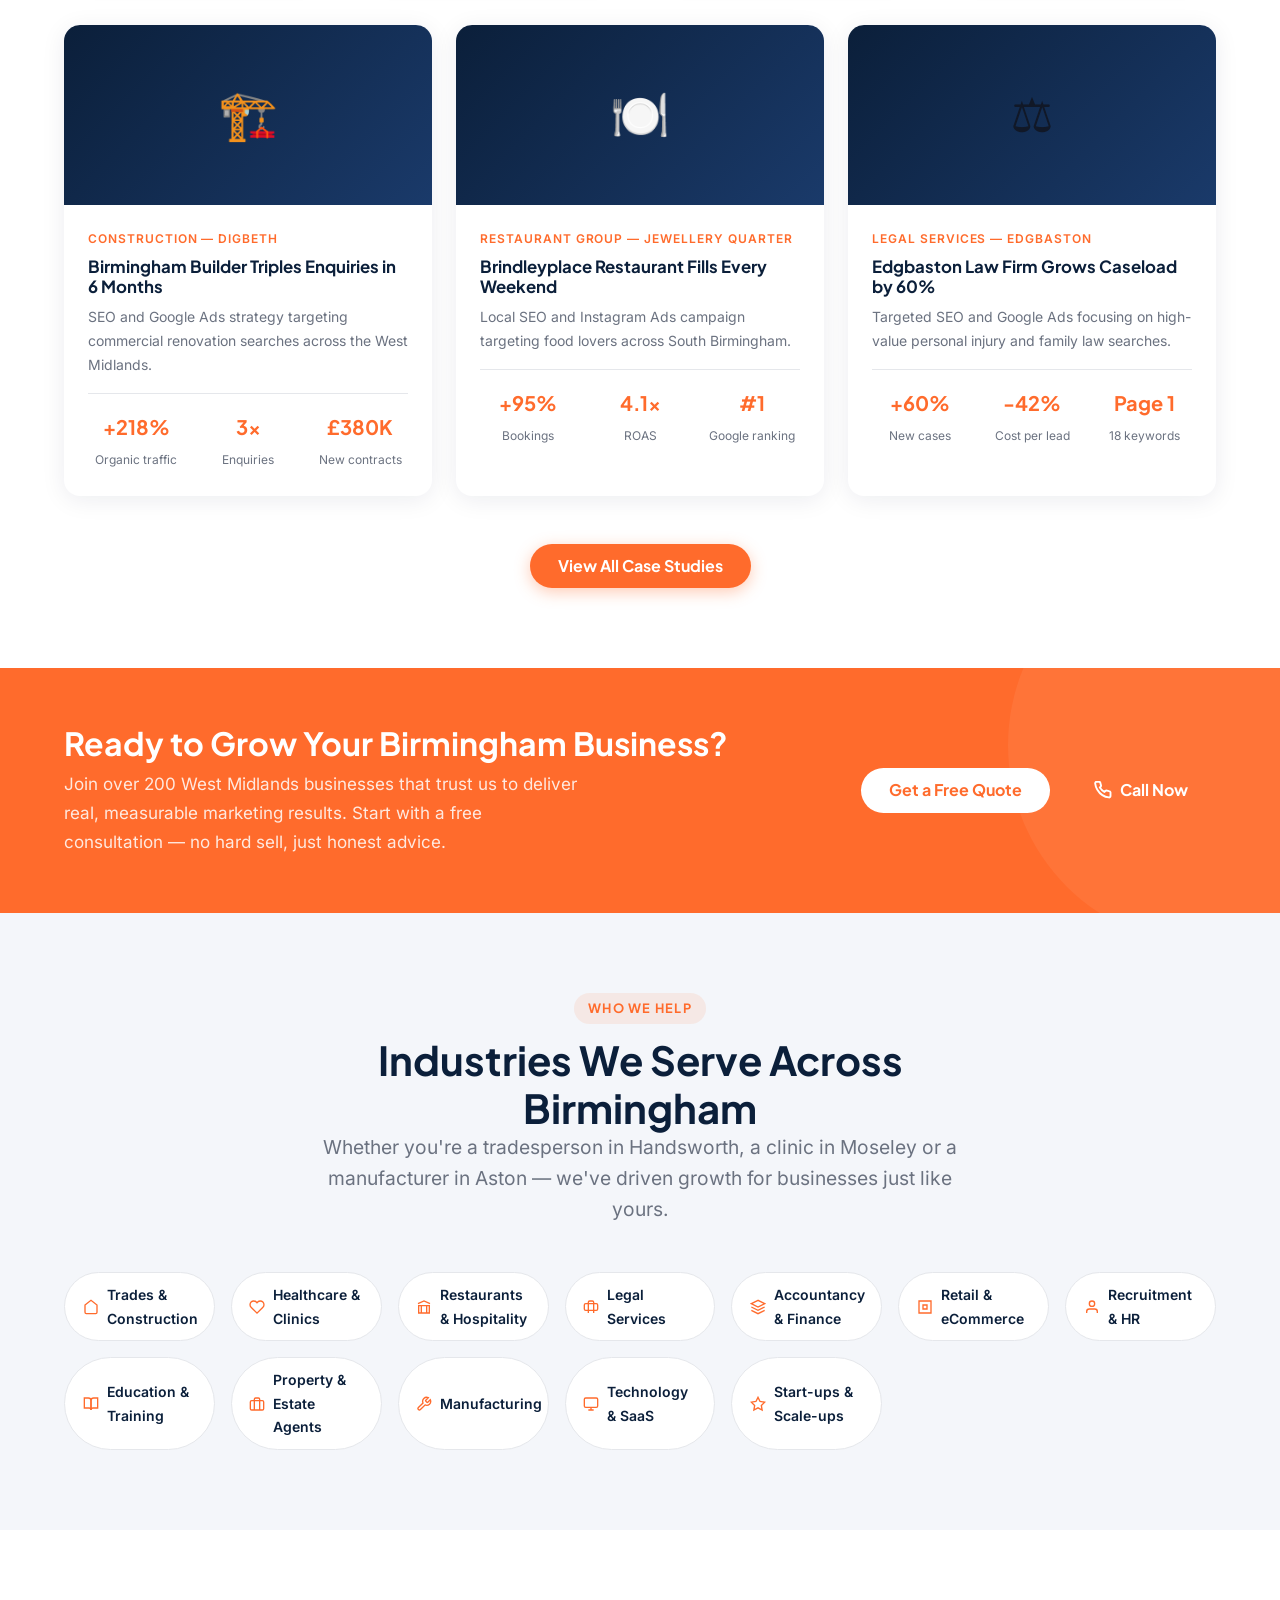
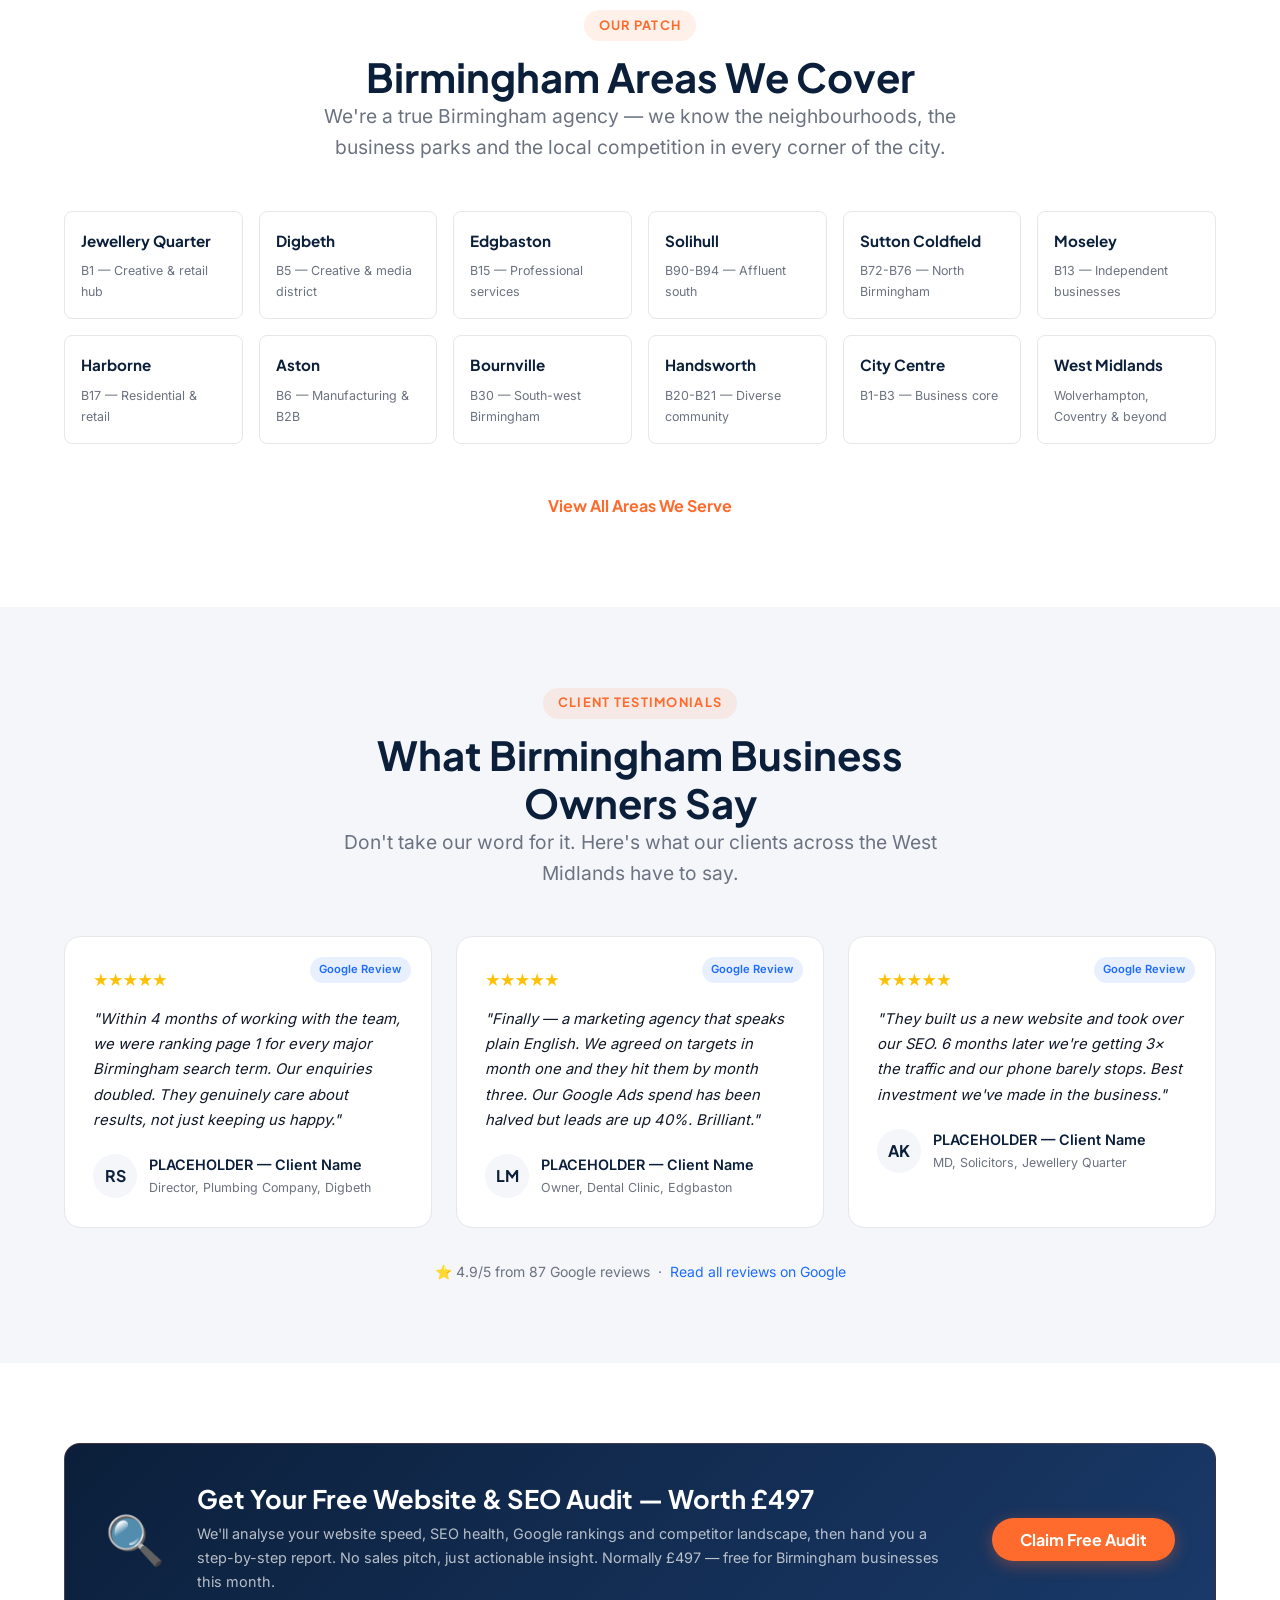
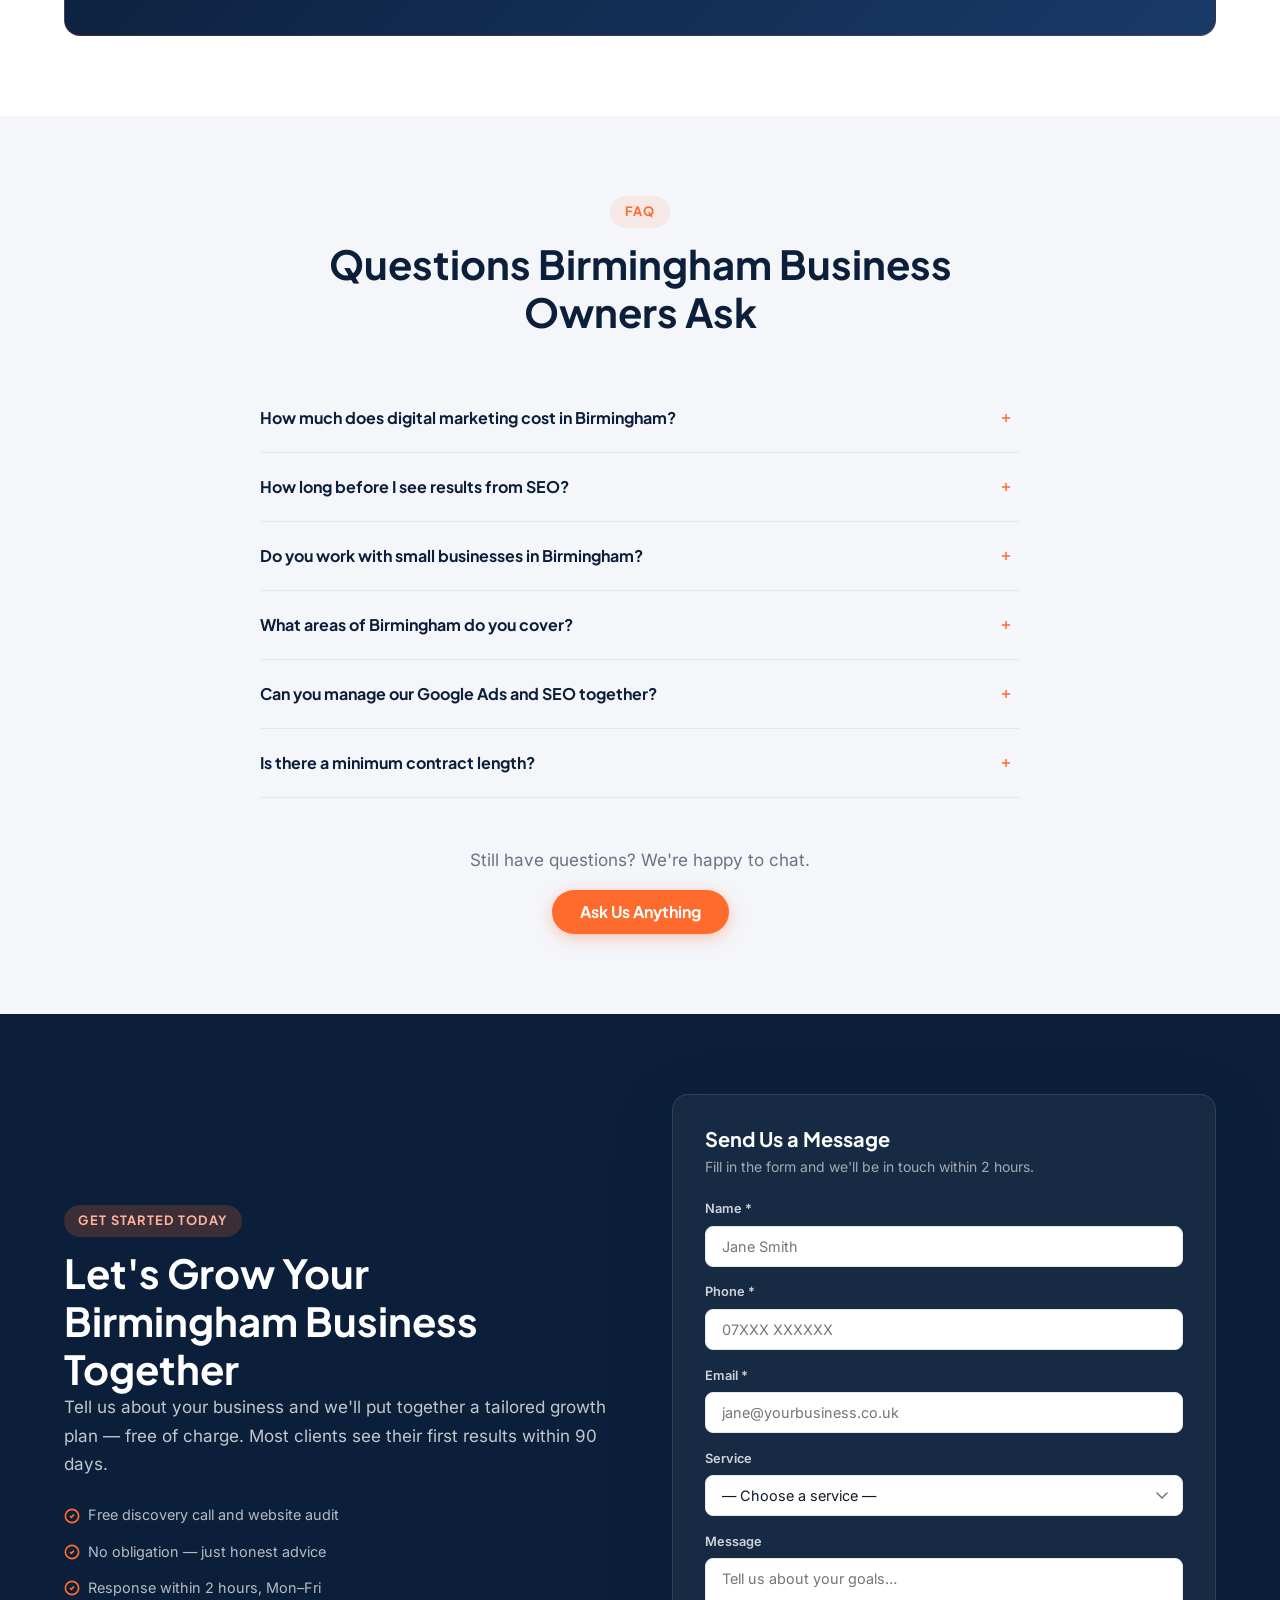
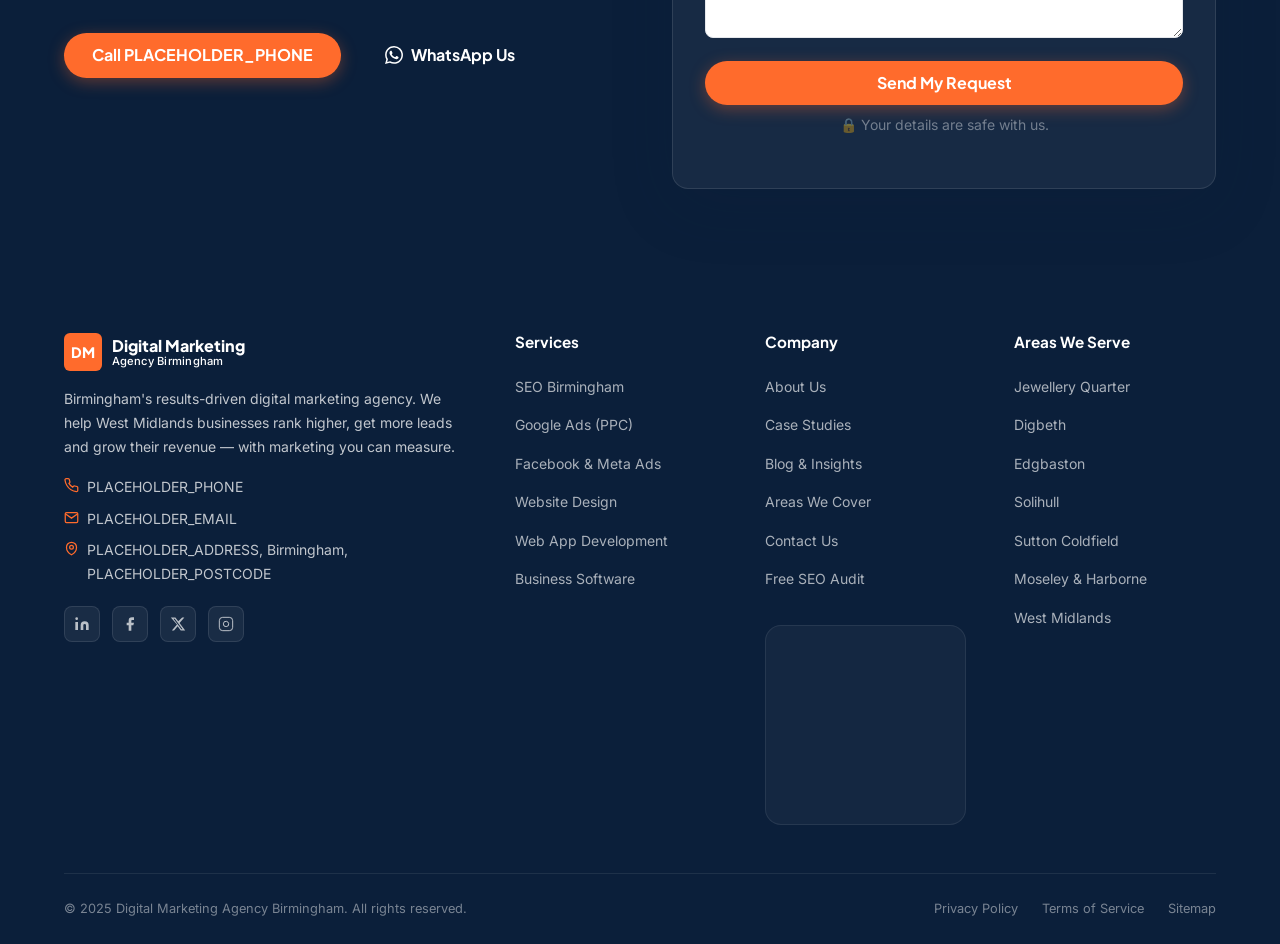
==== commit fddd5c06: "fix: remove white gap above header and force nav link white text - Remove padding-top on .page-body " ====
--- a/index.html
+++ b/index.html
@@ -121,7 +121,7 @@
     ]
   }
   </script>
-  <style data-critical="1">*,*::before,*::after{box-sizing:border-box;margin:0;padding:0}html{scroll-behavior:smooth}body{font-family:Inter,system-ui,sans-serif;font-size:17px;line-height:1.7;color:#111827;background:#fff;overflow-x:hidden}a{color:#1E6BFF;text-decoration:none}ul{list-style:none}.container{width:100%;max-width:1200px;margin:0 auto;padding:0 24px}#header{position:sticky;top:0;z-index:1000;background:#0B1F3A;height:76px;display:flex;align-items:center}.logo{display:flex;align-items:center;gap:.6rem;text-decoration:none}.logo-mark{background:#FF6B2C;color:#fff;font-weight:800;font-size:.9rem;padding:.3rem .5rem;border-radius:6px}.logo-text{color:#fff;font-size:.95rem;font-weight:500}.logo-text strong{color:#FF6B2C}.hero{background:linear-gradient(135deg,#0B1F3A 0%,#1a3a6b 100%);min-height:90vh;display:flex;align-items:center;padding:120px 0 80px;position:relative;overflow:hidden;color:#fff}.btn{display:inline-flex;align-items:center;gap:.5rem;padding:.85rem 1.75rem;border-radius:50px;font-weight:700;font-size:1rem;cursor:pointer;transition:background-color .25s,color .25s,transform .25s,box-shadow .25s;border:none}.btn-orange{background:#FF6B2C;color:#fff}.fade-up{opacity:0;transform:translateY(28px);transition:opacity .6s ease,transform .6s ease}.fade-up.visible{opacity:1;transform:none}</style>
+  <style data-critical="1">*,*::before,*::after{box-sizing:border-box;margin:0;padding:0}html{scroll-behavior:smooth}body{font-family:Inter,system-ui,sans-serif;font-size:17px;line-height:1.7;color:#111827;background:#fff;overflow-x:hidden}a{color:#1E6BFF;text-decoration:none}ul{list-style:none}.container{width:100%;max-width:1200px;margin:0 auto;padding:0 24px}#header{position:sticky;top:0;z-index:1000;background:#0B1F3A;height:76px;display:flex;align-items:center}.logo{display:flex;align-items:center;gap:.6rem;text-decoration:none}.logo-mark{background:#FF6B2C;color:#fff;font-weight:800;font-size:.9rem;padding:.3rem .5rem;border-radius:6px}.logo-text{color:#fff;font-size:.95rem;font-weight:500}.logo-text strong{color:#FF6B2C}.hero{background:linear-gradient(135deg,#0B1F3A 0%,#1a3a6b 100%);min-height:90vh;display:flex;align-items:center;padding:120px 0 80px;position:relative;overflow:hidden;color:#fff}.btn{display:inline-flex;align-items:center;gap:.5rem;padding:.85rem 1.75rem;border-radius:50px;font-weight:700;font-size:1rem;cursor:pointer;transition:background-color .25s,color .25s,transform .25s,box-shadow .25s;border:none}.btn-orange{background:#FF6B2C;color:#fff}.fade-up{opacity:0;transform:translateY(28px);transition:opacity .6s ease,transform .6s ease}.fade-up.visible{opacity:1;transform:none}.nav-link{color:#fff!important}.nav-link:hover,.nav-link.active{color:#FF6B2C!important}</style>
 </head>
 <body class="page-body">
 
--- a/assets/css/main.css
+++ b/assets/css/main.css
@@ -182,15 +182,14 @@
 
 /* --- Header --- */
 #header {
-  position: fixed;
+  position: sticky;
   top: 0; left: 0; right: 0;
   height: var(--header-h);
-  background: var(--white);
-  border-bottom: 1px solid var(--border);
+  background: var(--navy);
   z-index: 1000;
   transition: box-shadow 0.3s ease;
 }
-#header.scrolled { box-shadow: var(--shadow-md); }
+#header.scrolled { box-shadow: 0 4px 24px rgba(0,0,0,0.25); }
 .header-inner {
   display: flex;
   align-items: center;
@@ -201,17 +200,17 @@
 .logo { display: flex; align-items: center; gap: 0.6rem; text-decoration: none; flex-shrink: 0; }
 .logo-mark {
   width: 38px; height: 38px;
-  background: var(--navy);
+  background: var(--orange);
   border-radius: 8px;
   display: flex; align-items: center; justify-content: center;
-  color: var(--orange);
+  color: var(--white);
   font-family: var(--font-heading);
   font-weight: 800;
   font-size: 1.1rem;
 }
 .logo-text { display: flex; flex-direction: column; line-height: 1.1; }
-.logo-text strong { font-family: var(--font-heading); font-weight: 800; font-size: 1rem; color: var(--navy); }
-.logo-text span { font-size: 0.7rem; color: var(--muted); font-weight: 500; letter-spacing: 0.02em; }
+.logo-text strong { font-family: var(--font-heading); font-weight: 800; font-size: 1rem; color: var(--white); }
+.logo-text span { font-size: 0.7rem; color: rgba(255,255,255,0.6); font-weight: 500; letter-spacing: 0.02em; }
 
 /* Nav */
 .nav { display: flex; align-items: center; gap: 0.25rem; }
@@ -222,11 +221,11 @@
   font-family: var(--font-heading);
   font-size: 0.875rem;
   font-weight: 600;
-  color: var(--dark);
+  color: #ffffff !important;
   border-radius: var(--radius-sm);
   transition: var(--transition);
 }
-.nav-link:hover, .nav-link.active { color: var(--orange); background: rgba(255,107,44,0.06); }
+.nav-link:hover, .nav-link.active { color: var(--orange) !important; background: rgba(255,107,44,0.12); }
 .nav-link svg { width: 14px; height: 14px; transition: transform 0.2s; }
 .nav-item:hover .nav-link svg { transform: rotate(180deg); }
 
@@ -272,7 +271,7 @@
   font-family: var(--font-heading);
   font-weight: 700;
   font-size: 0.9rem;
-  color: var(--navy);
+  color: rgba(255,255,255,0.85);
   text-decoration: none;
 }
 .header-phone svg { color: var(--orange); }
@@ -325,8 +324,8 @@
 .mobile-nav-links .sub-link { padding-left: 2rem; font-size: 0.9rem; font-weight: 500; }
 .mobile-nav-links .sub-label { padding: 0.5rem 1rem 0.25rem; font-size: 0.75rem; font-weight: 700; text-transform: uppercase; letter-spacing: 0.08em; color: var(--muted); }
 
-/* Page top offset */
-.page-body { padding-top: var(--header-h); }
+/* No top offset needed — header is position:sticky, not fixed */
+.page-body { padding-top: 0; }
 
 /* --- Hero Section --- */
 .hero {
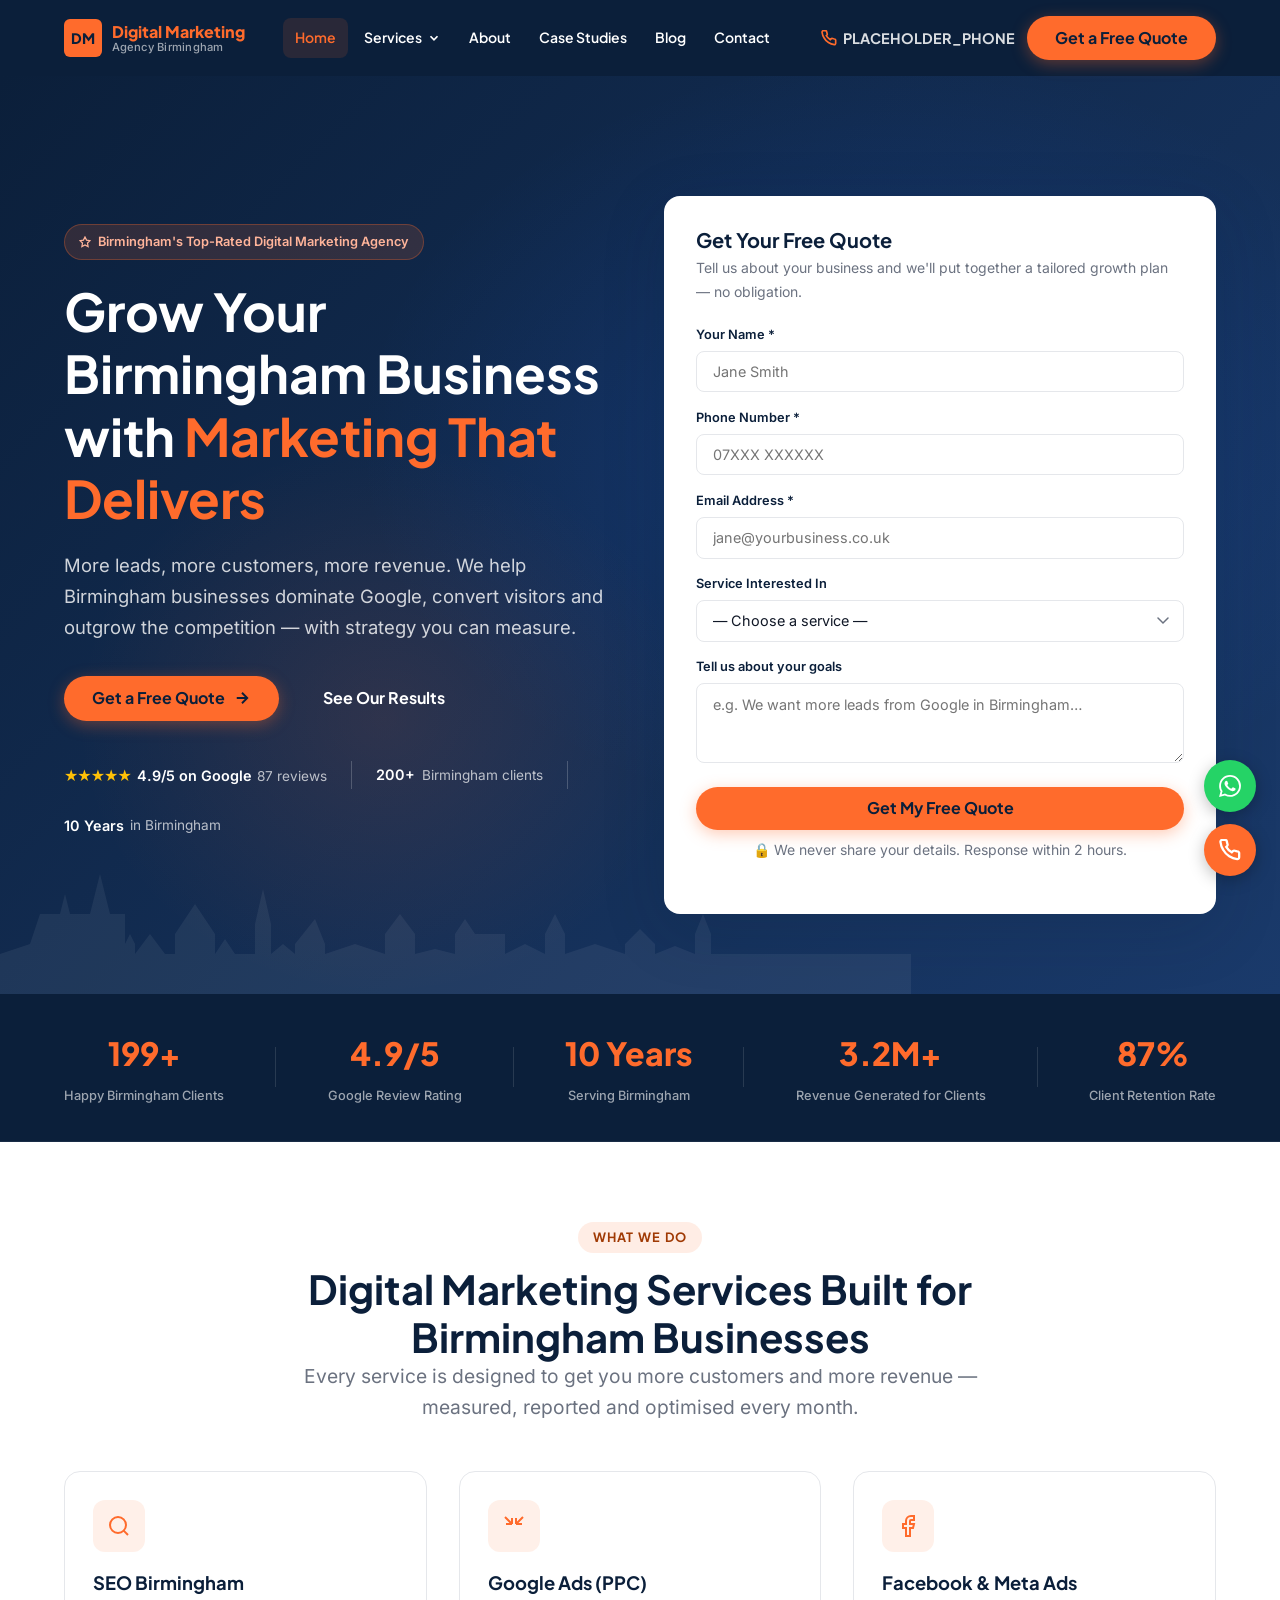
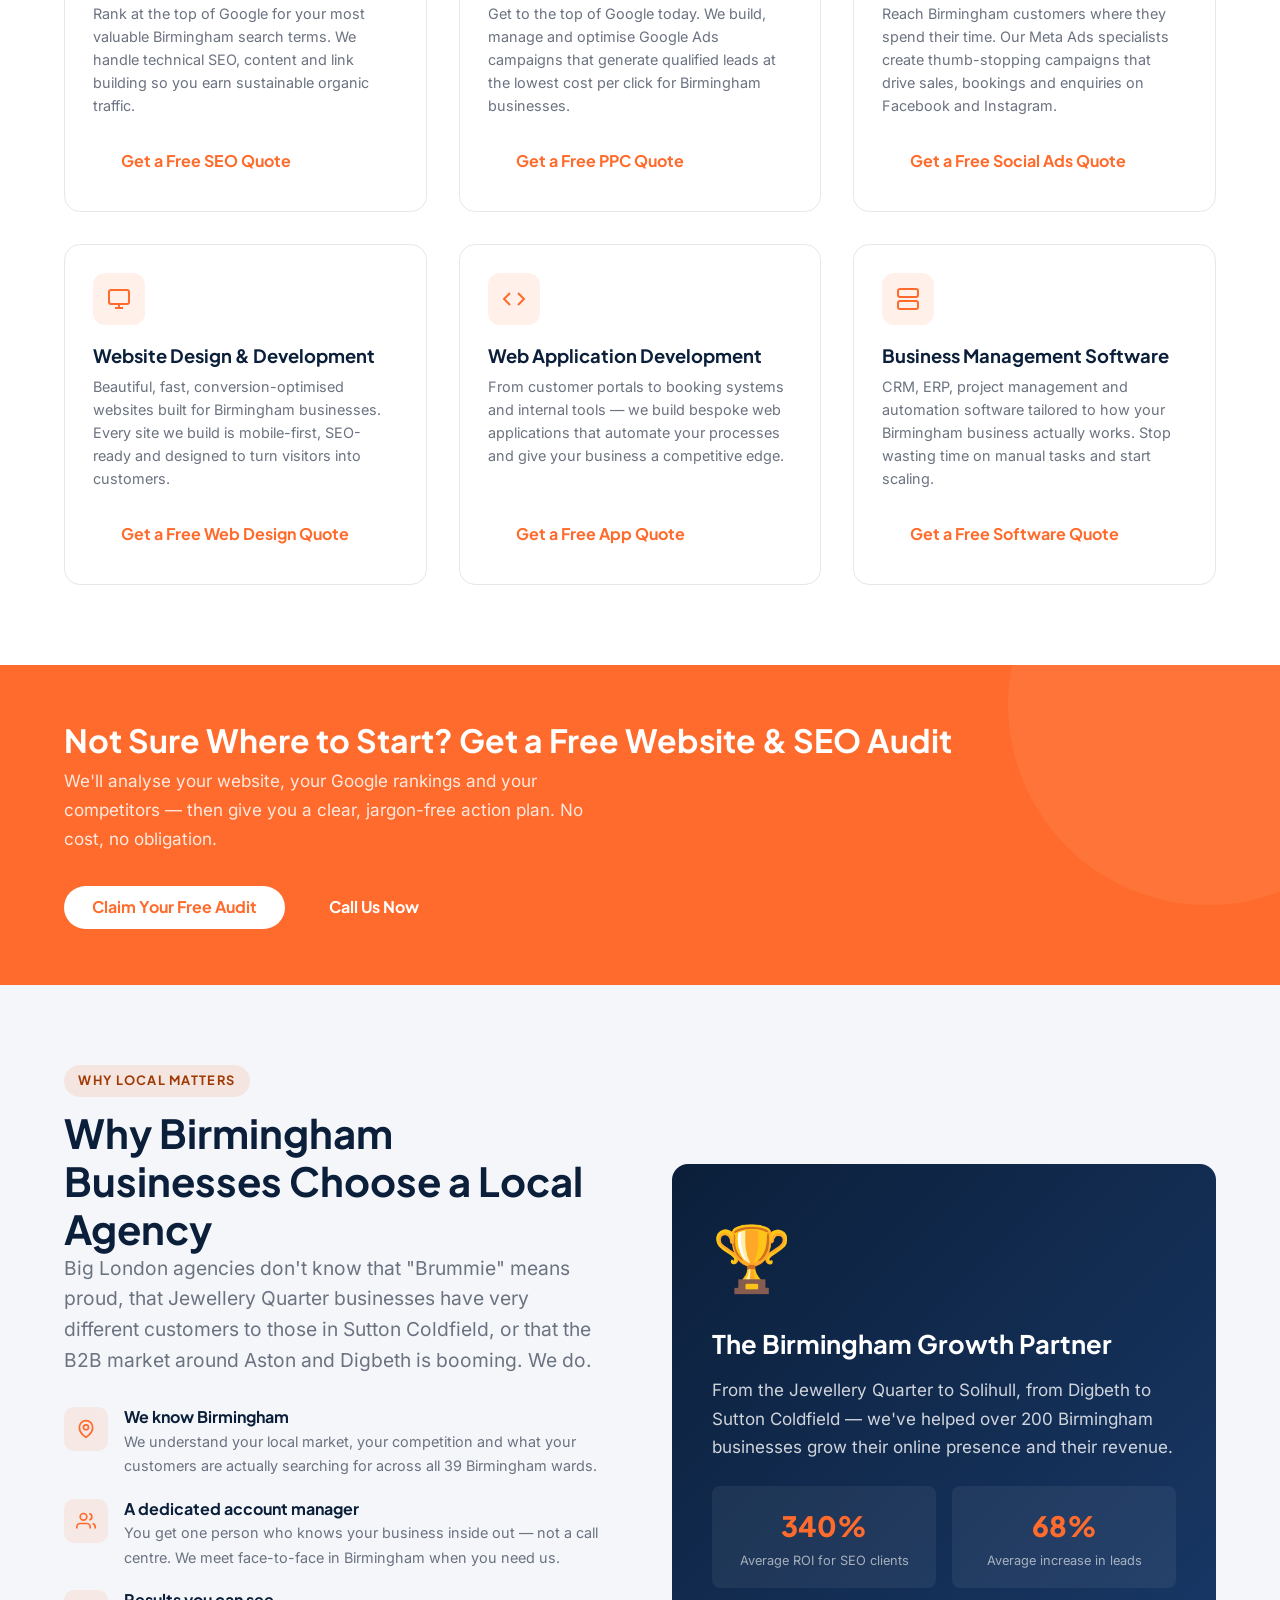
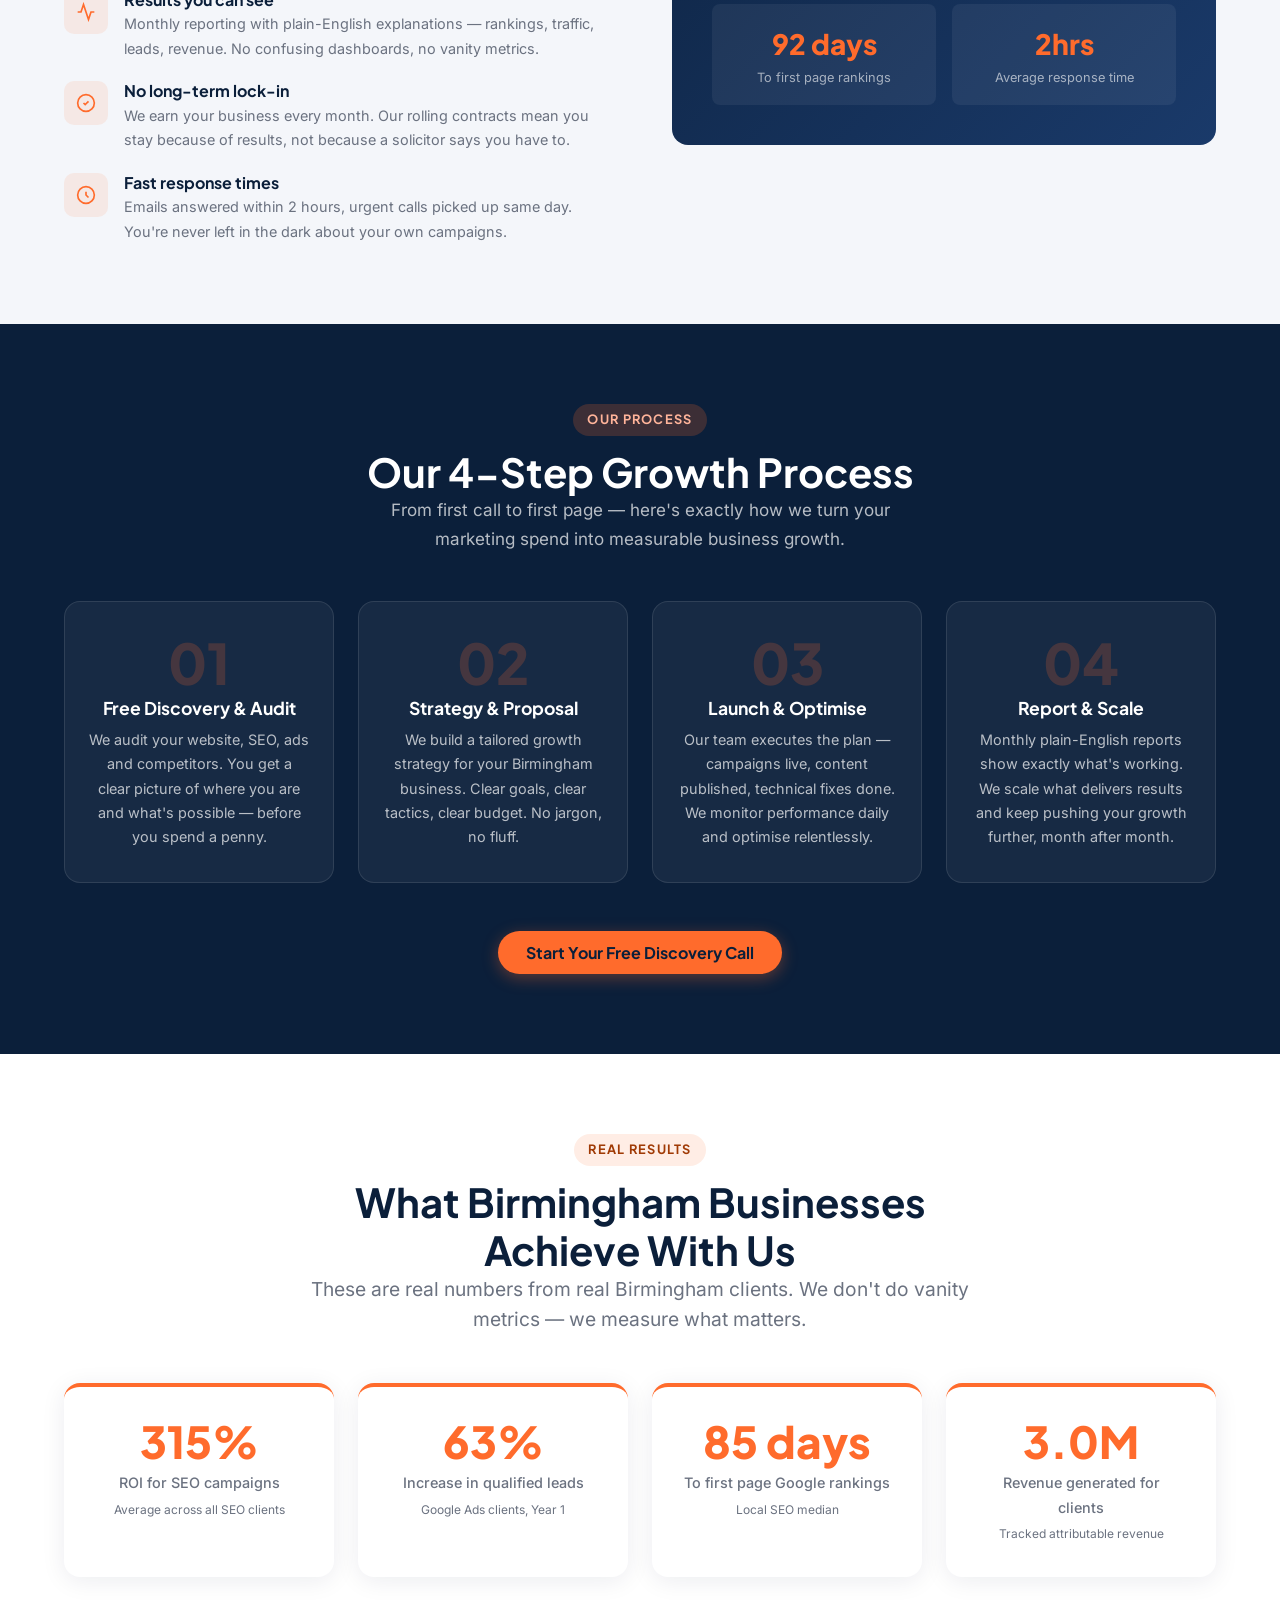
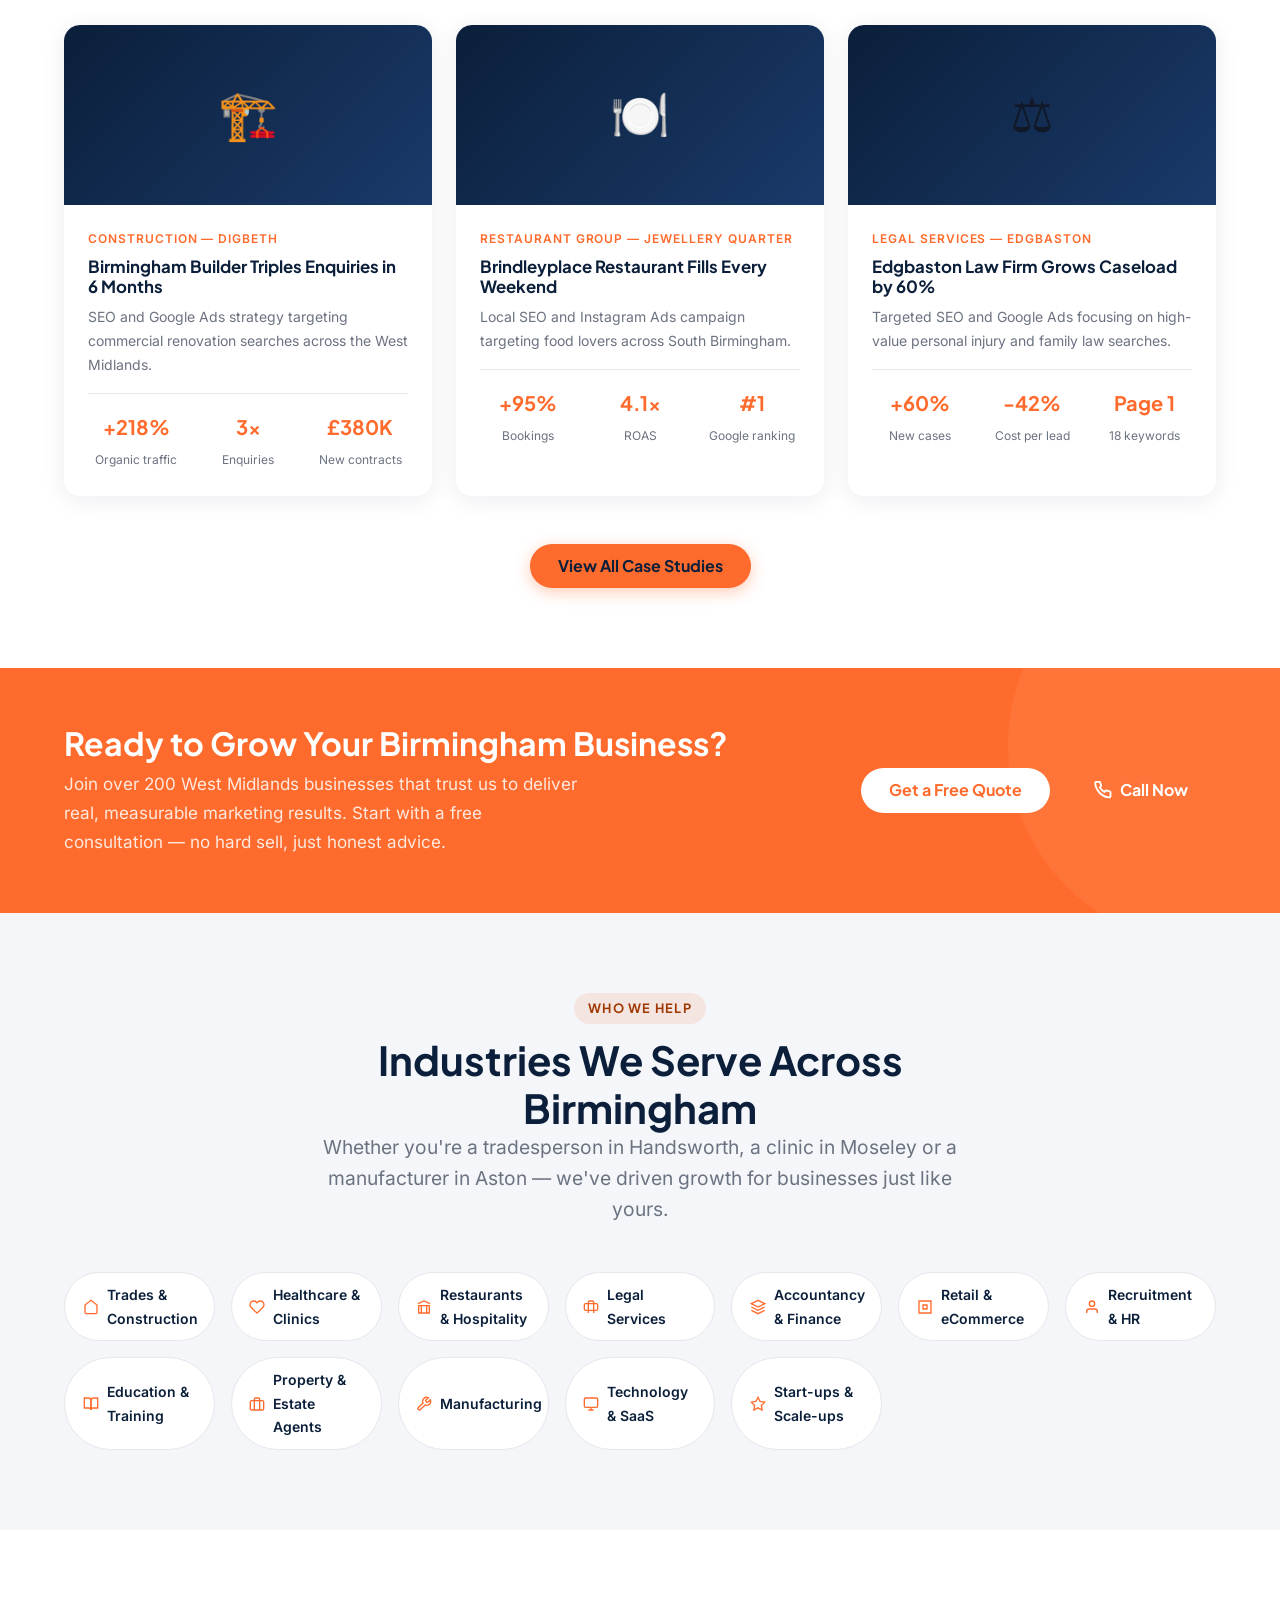
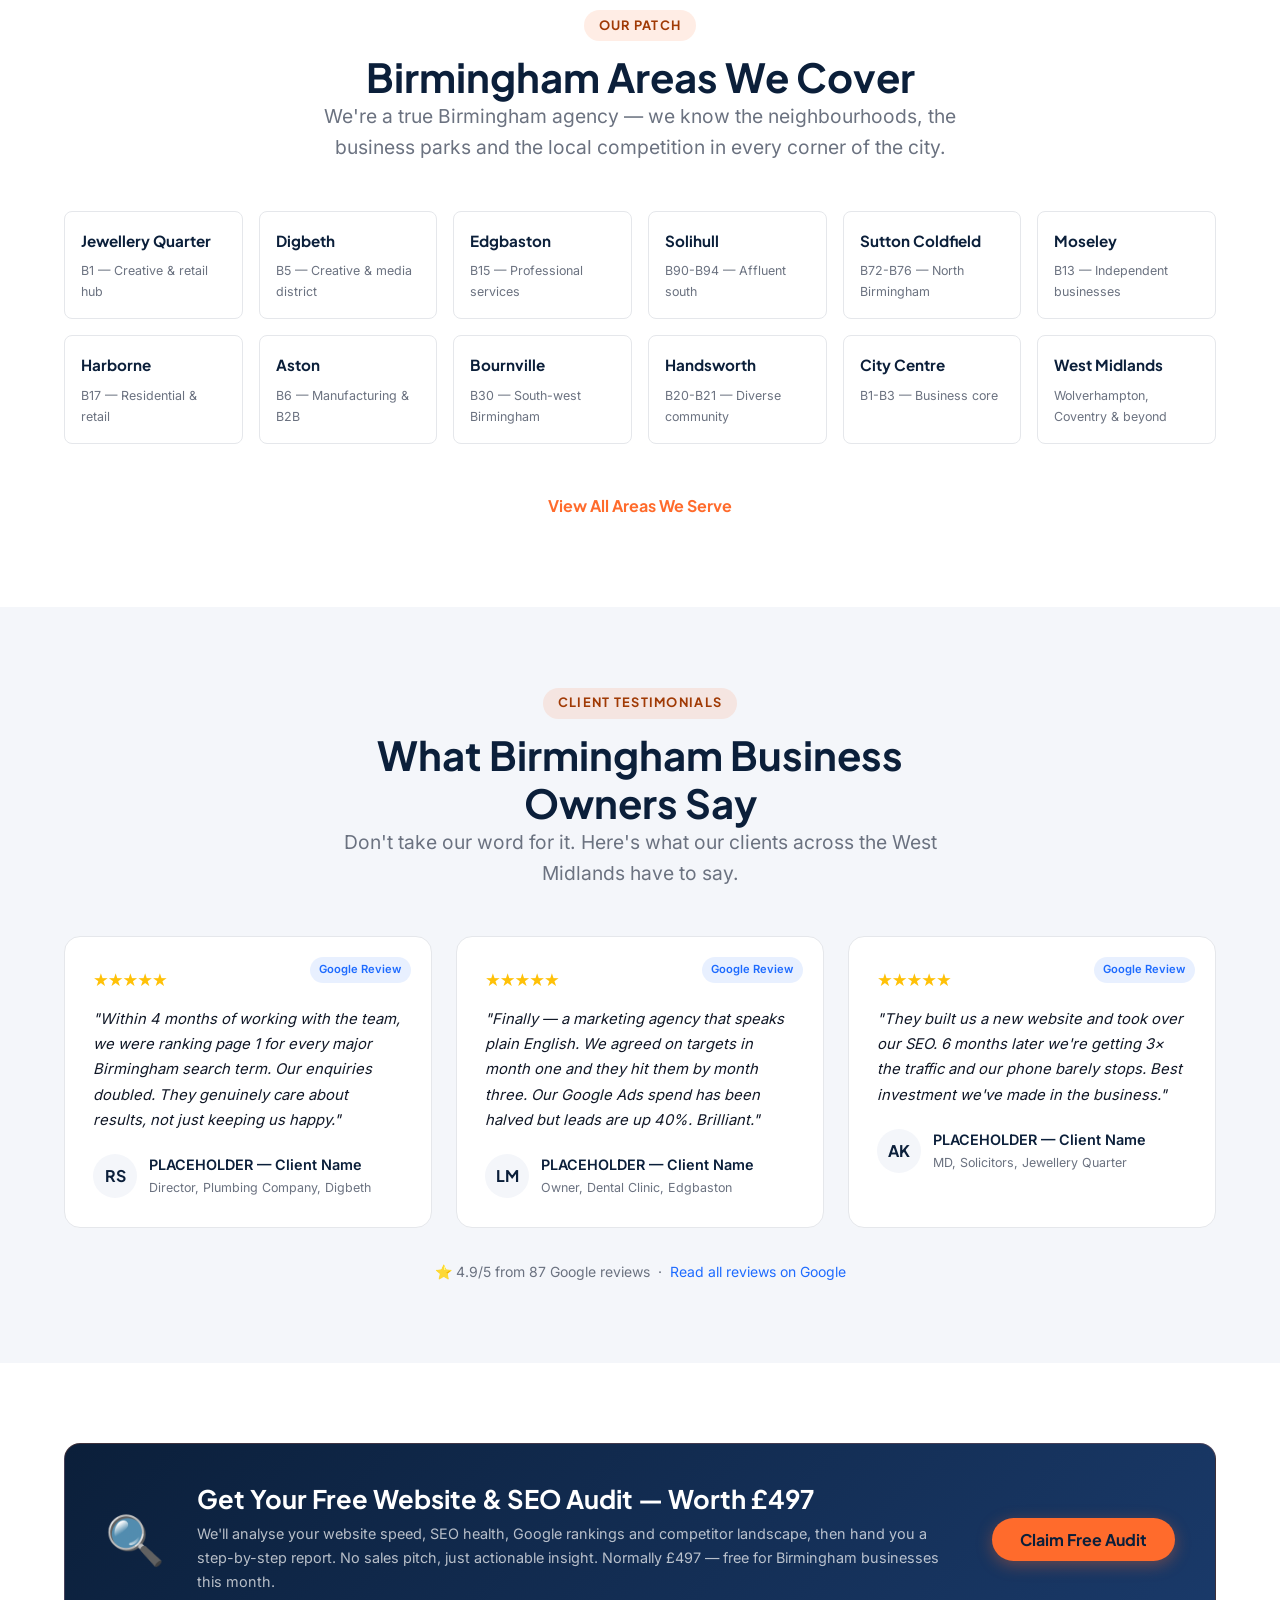
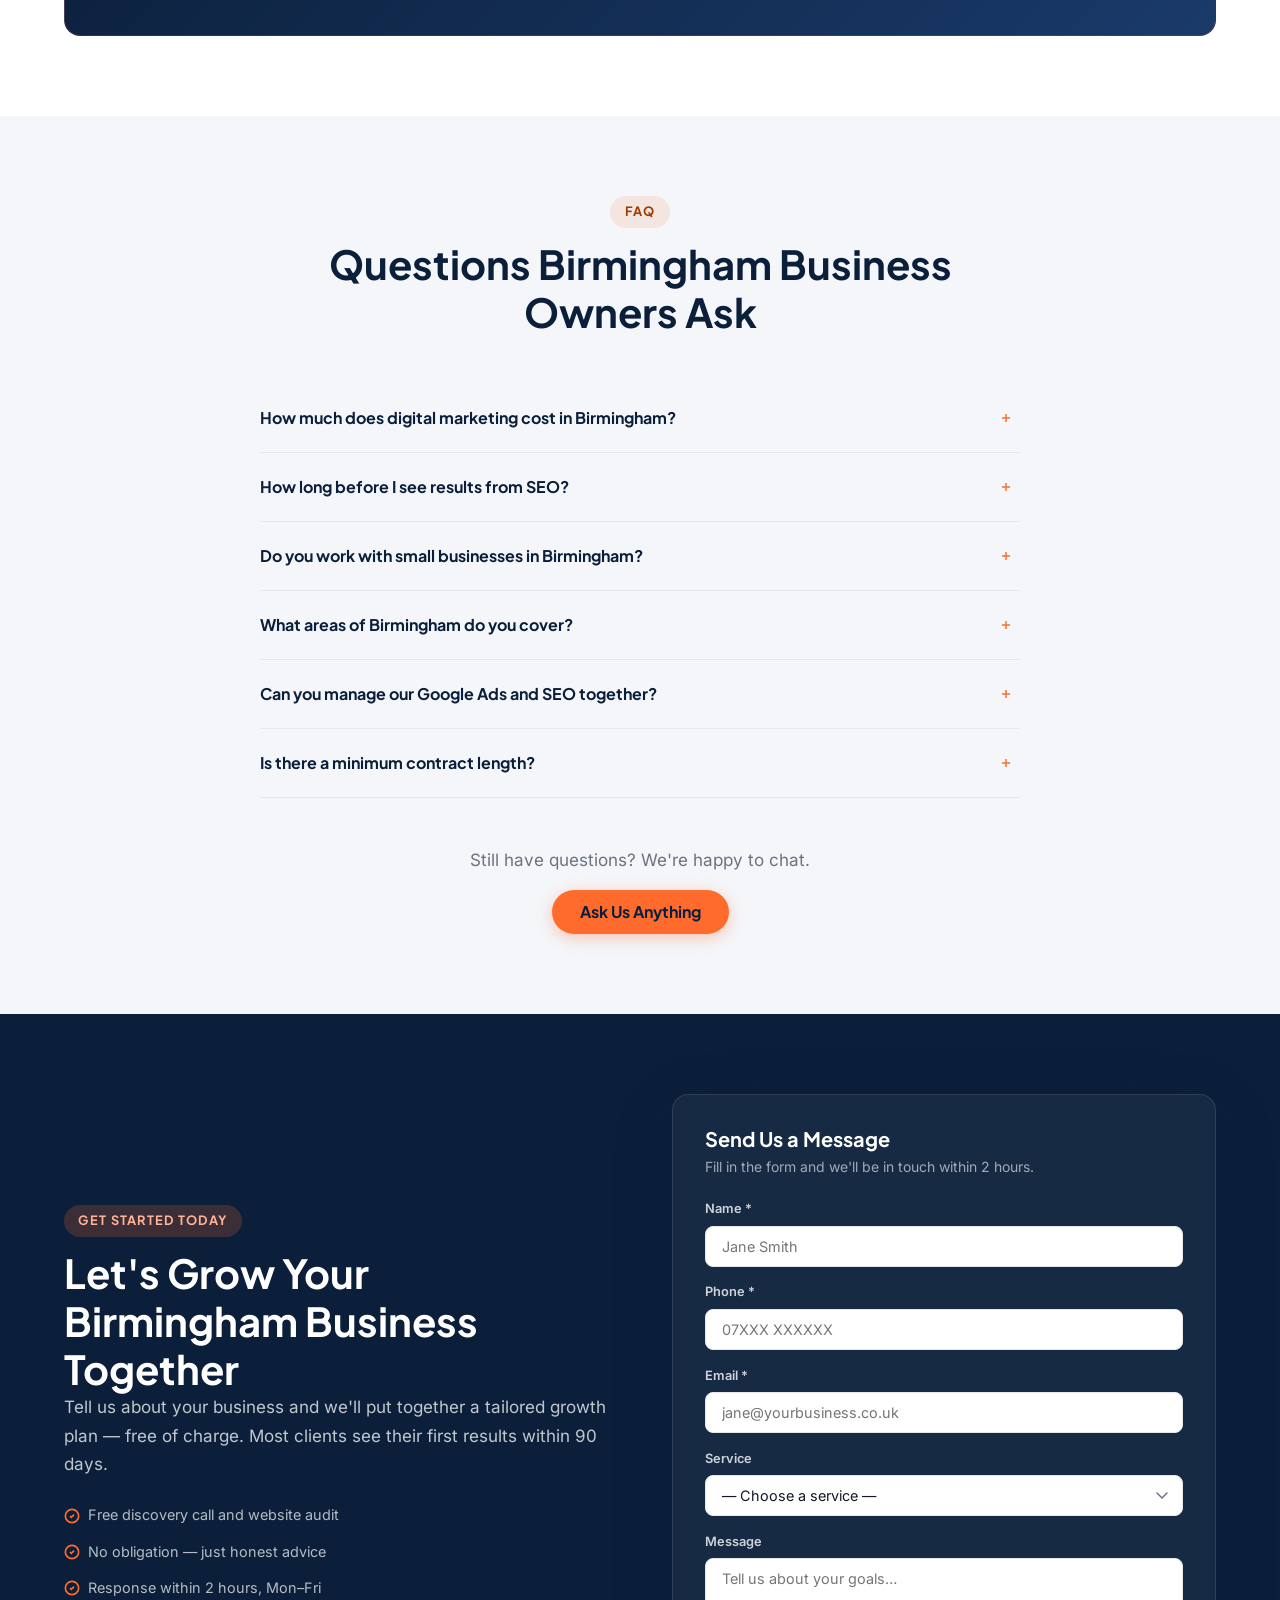
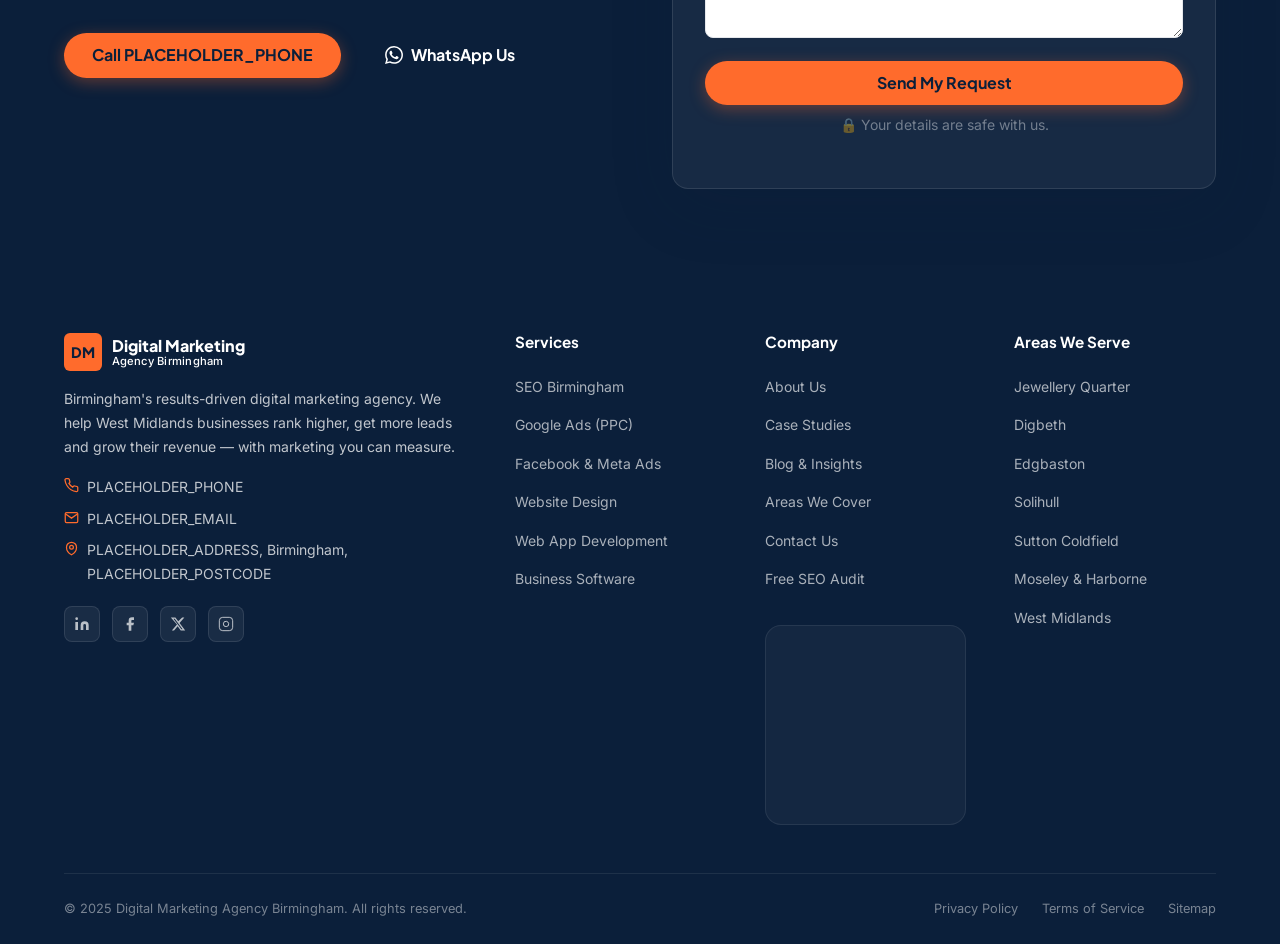
==== commit 1b10177c: "fix: improve contrast ratios for WCAG AA accessibility compliance - .logo-mark: white-on-orange (2.8" ====
--- a/index.html
+++ b/index.html
@@ -24,7 +24,7 @@
   <link rel="preload" href="/assets/fonts/plus-jakarta-sans-latin.woff2" as="font" type="font/woff2" crossorigin>
   <link rel="preload" href="/assets/fonts/inter-latin.woff2" as="font" type="font/woff2" crossorigin>
   <!-- Fonts & Styles -->
-  <link rel="stylesheet" href="/assets/css/main.css">
+  <link rel="stylesheet" href="/assets/css/main.css?v=3">
 
   <!-- GA4 -->
   <script>
@@ -121,7 +121,7 @@
     ]
   }
   </script>
-  <style data-critical="1">*,*::before,*::after{box-sizing:border-box;margin:0;padding:0}html{scroll-behavior:smooth}body{font-family:Inter,system-ui,sans-serif;font-size:17px;line-height:1.7;color:#111827;background:#fff;overflow-x:hidden}a{color:#1E6BFF;text-decoration:none}ul{list-style:none}.container{width:100%;max-width:1200px;margin:0 auto;padding:0 24px}#header{position:sticky;top:0;z-index:1000;background:#0B1F3A;height:76px;display:flex;align-items:center}.logo{display:flex;align-items:center;gap:.6rem;text-decoration:none}.logo-mark{background:#FF6B2C;color:#fff;font-weight:800;font-size:.9rem;padding:.3rem .5rem;border-radius:6px}.logo-text{color:#fff;font-size:.95rem;font-weight:500}.logo-text strong{color:#FF6B2C}.hero{background:linear-gradient(135deg,#0B1F3A 0%,#1a3a6b 100%);min-height:90vh;display:flex;align-items:center;padding:120px 0 80px;position:relative;overflow:hidden;color:#fff}.btn{display:inline-flex;align-items:center;gap:.5rem;padding:.85rem 1.75rem;border-radius:50px;font-weight:700;font-size:1rem;cursor:pointer;transition:background-color .25s,color .25s,transform .25s,box-shadow .25s;border:none}.btn-orange{background:#FF6B2C;color:#fff}.fade-up{opacity:0;transform:translateY(28px);transition:opacity .6s ease,transform .6s ease}.fade-up.visible{opacity:1;transform:none}.nav-link{color:#fff!important}.nav-link:hover,.nav-link.active{color:#FF6B2C!important}</style>
+  <style data-critical="1">*,*::before,*::after{box-sizing:border-box;margin:0;padding:0}html{scroll-behavior:smooth}body{font-family:Inter,system-ui,sans-serif;font-size:17px;line-height:1.7;color:#111827;background:#fff;overflow-x:hidden;padding-top:0}a{color:#1E6BFF;text-decoration:none}ul{list-style:none}.container{width:100%;max-width:1200px;margin:0 auto;padding:0 24px}#header{position:sticky;top:0;z-index:1000;background:#0B1F3A;height:76px;display:flex;align-items:center}.logo{display:flex;align-items:center;gap:.6rem;text-decoration:none}.logo-mark{background:#FF6B2C;color:#0B1F3A;font-weight:800;font-size:.9rem;padding:.3rem .5rem;border-radius:6px}.logo-text{color:#fff;font-size:.95rem;font-weight:500}.logo-text strong{color:#FF6B2C}.hero{background:linear-gradient(135deg,#0B1F3A 0%,#1a3a6b 100%);min-height:90vh;display:flex;align-items:center;padding:120px 0 80px;position:relative;overflow:hidden;color:#fff}.btn{display:inline-flex;align-items:center;gap:.5rem;padding:.85rem 1.75rem;border-radius:50px;font-weight:700;font-size:1rem;cursor:pointer;transition:background-color .25s,color .25s,transform .25s,box-shadow .25s;border:none}.btn-orange{background:#FF6B2C;color:#0B1F3A}.fade-up{opacity:0;transform:translateY(28px);transition:opacity .6s ease,transform .6s ease}.fade-up.visible{opacity:1;transform:none}.nav-link{color:#fff!important}.nav-link:hover,.nav-link.active{color:#FF6B2C!important}.page-body{padding-top:0!important}</style>
 </head>
 <body class="page-body">
 
--- a/assets/css/main.css
+++ b/assets/css/main.css
@@ -107,8 +107,8 @@
 /* --- Section Header --- */
 .section-tag {
   display: inline-block;
-  background: rgba(255,107,44,0.1);
-  color: var(--orange);
+  background: rgba(255,107,44,0.12);
+  color: #A03A05;
   font-family: var(--font-heading);
   font-size: 0.8rem;
   font-weight: 700;
@@ -138,12 +138,12 @@
 }
 .btn-primary {
   background: var(--orange);
-  color: var(--white);
+  color: #0B1F3A;
   box-shadow: 0 4px 16px rgba(255,107,44,0.35);
 }
 .btn-primary:hover {
   background: #e55d20;
-  color: var(--white);
+  color: #0B1F3A;
   box-shadow: 0 6px 24px rgba(255,107,44,0.45);
   transform: translateY(-2px);
 }
@@ -203,7 +203,7 @@
   background: var(--orange);
   border-radius: 8px;
   display: flex; align-items: center; justify-content: center;
-  color: var(--white);
+  color: #0B1F3A;
   font-family: var(--font-heading);
   font-weight: 800;
   font-size: 1.1rem;
@@ -719,7 +719,7 @@
 }
 .footer-brand .logo-text strong,
 .footer-brand .logo-text span { color: var(--white); }
-.footer-brand .logo-mark { background: var(--orange); color: var(--white); }
+.footer-brand .logo-mark { background: var(--orange); color: #0B1F3A; }
 .footer-desc { margin: 1rem 0; font-size: 0.875rem; line-height: 1.7; }
 .footer-contact { display: flex; flex-direction: column; gap: 0.5rem; font-size: 0.875rem; }
 .footer-contact a { color: rgba(255,255,255,0.75); }
